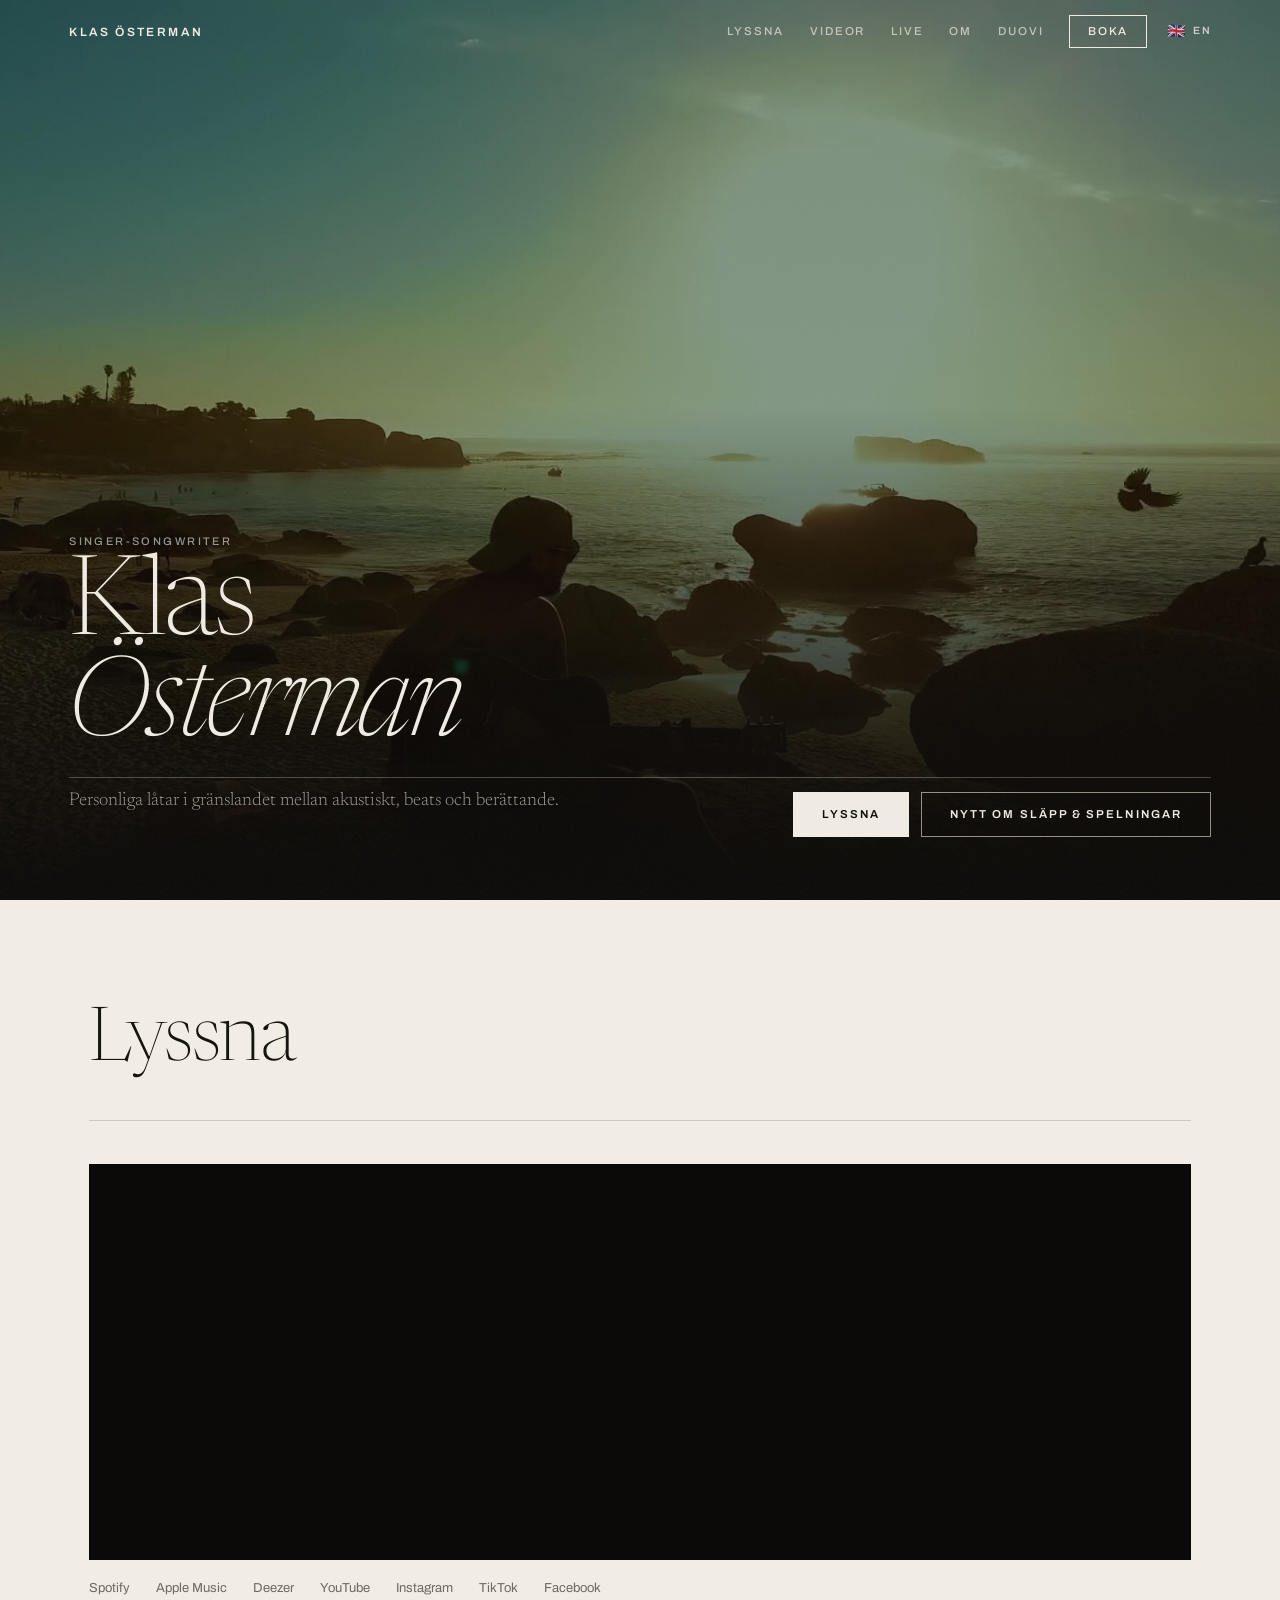
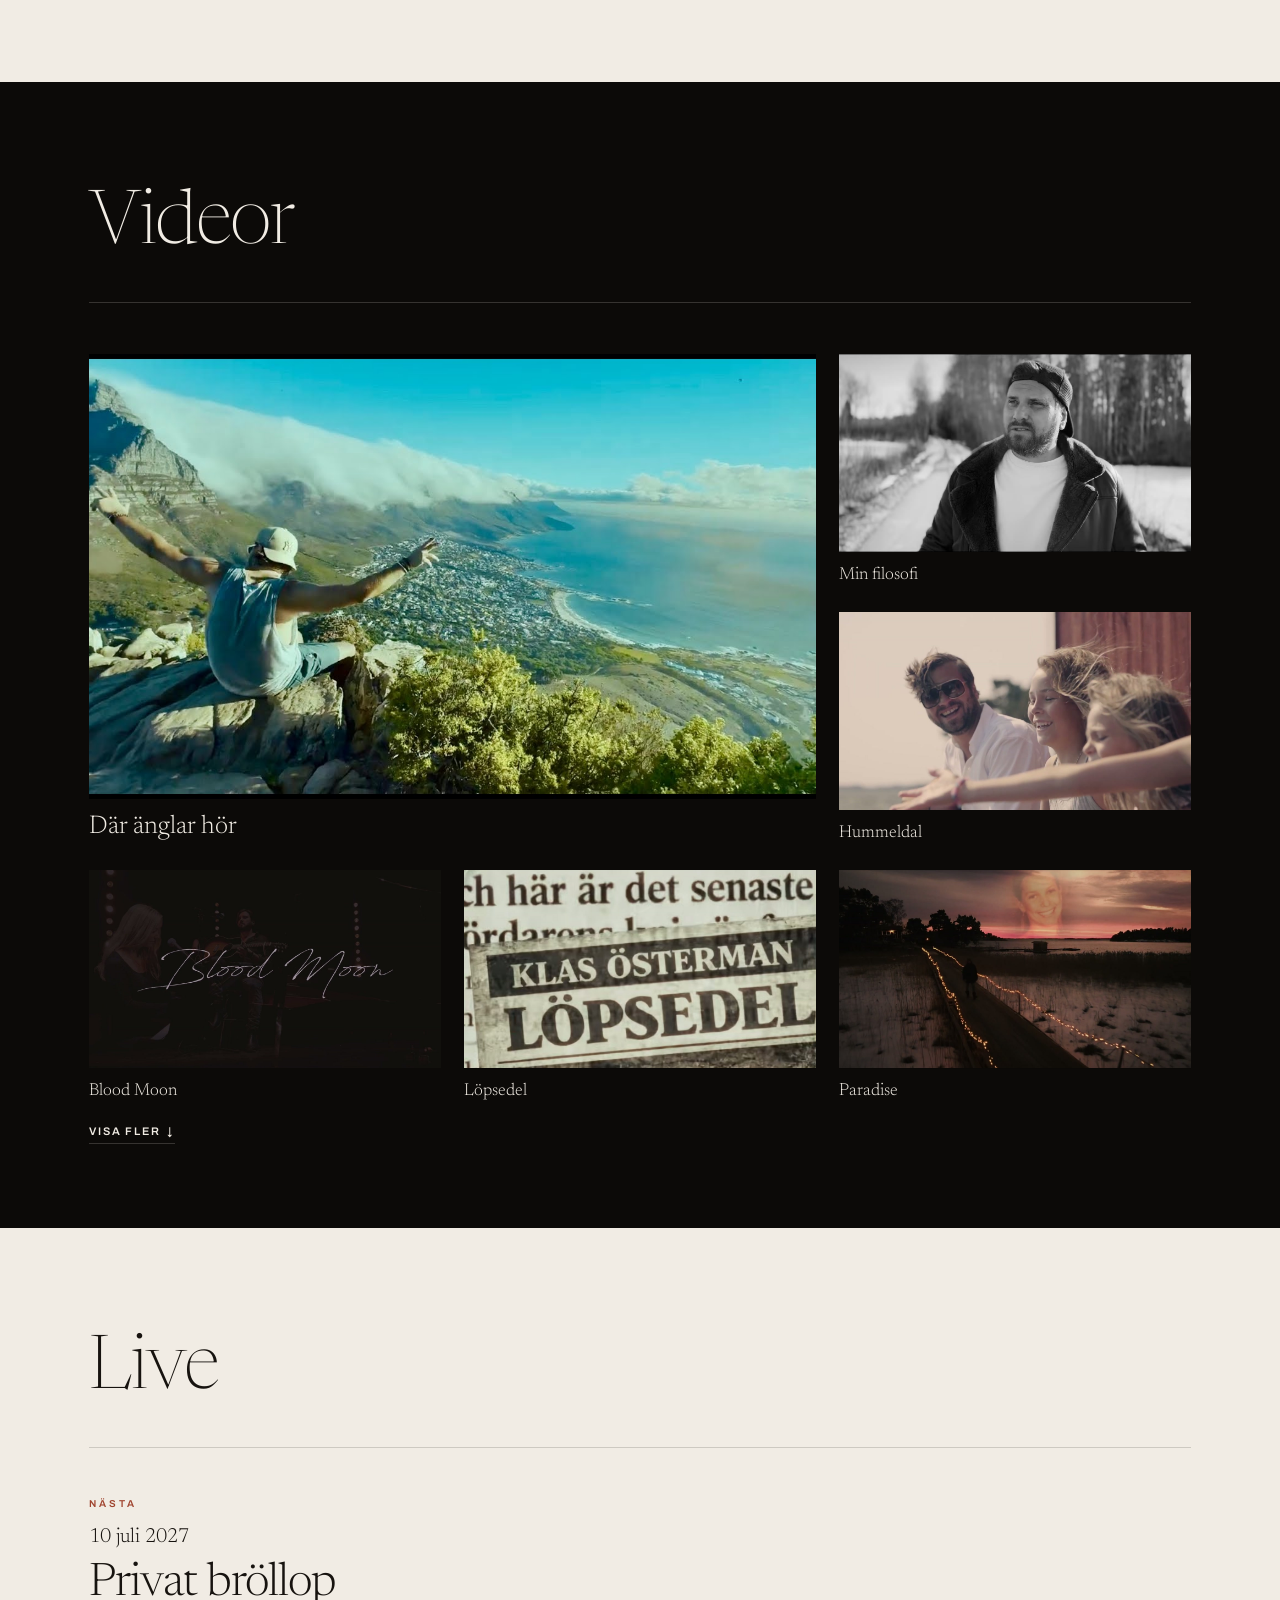
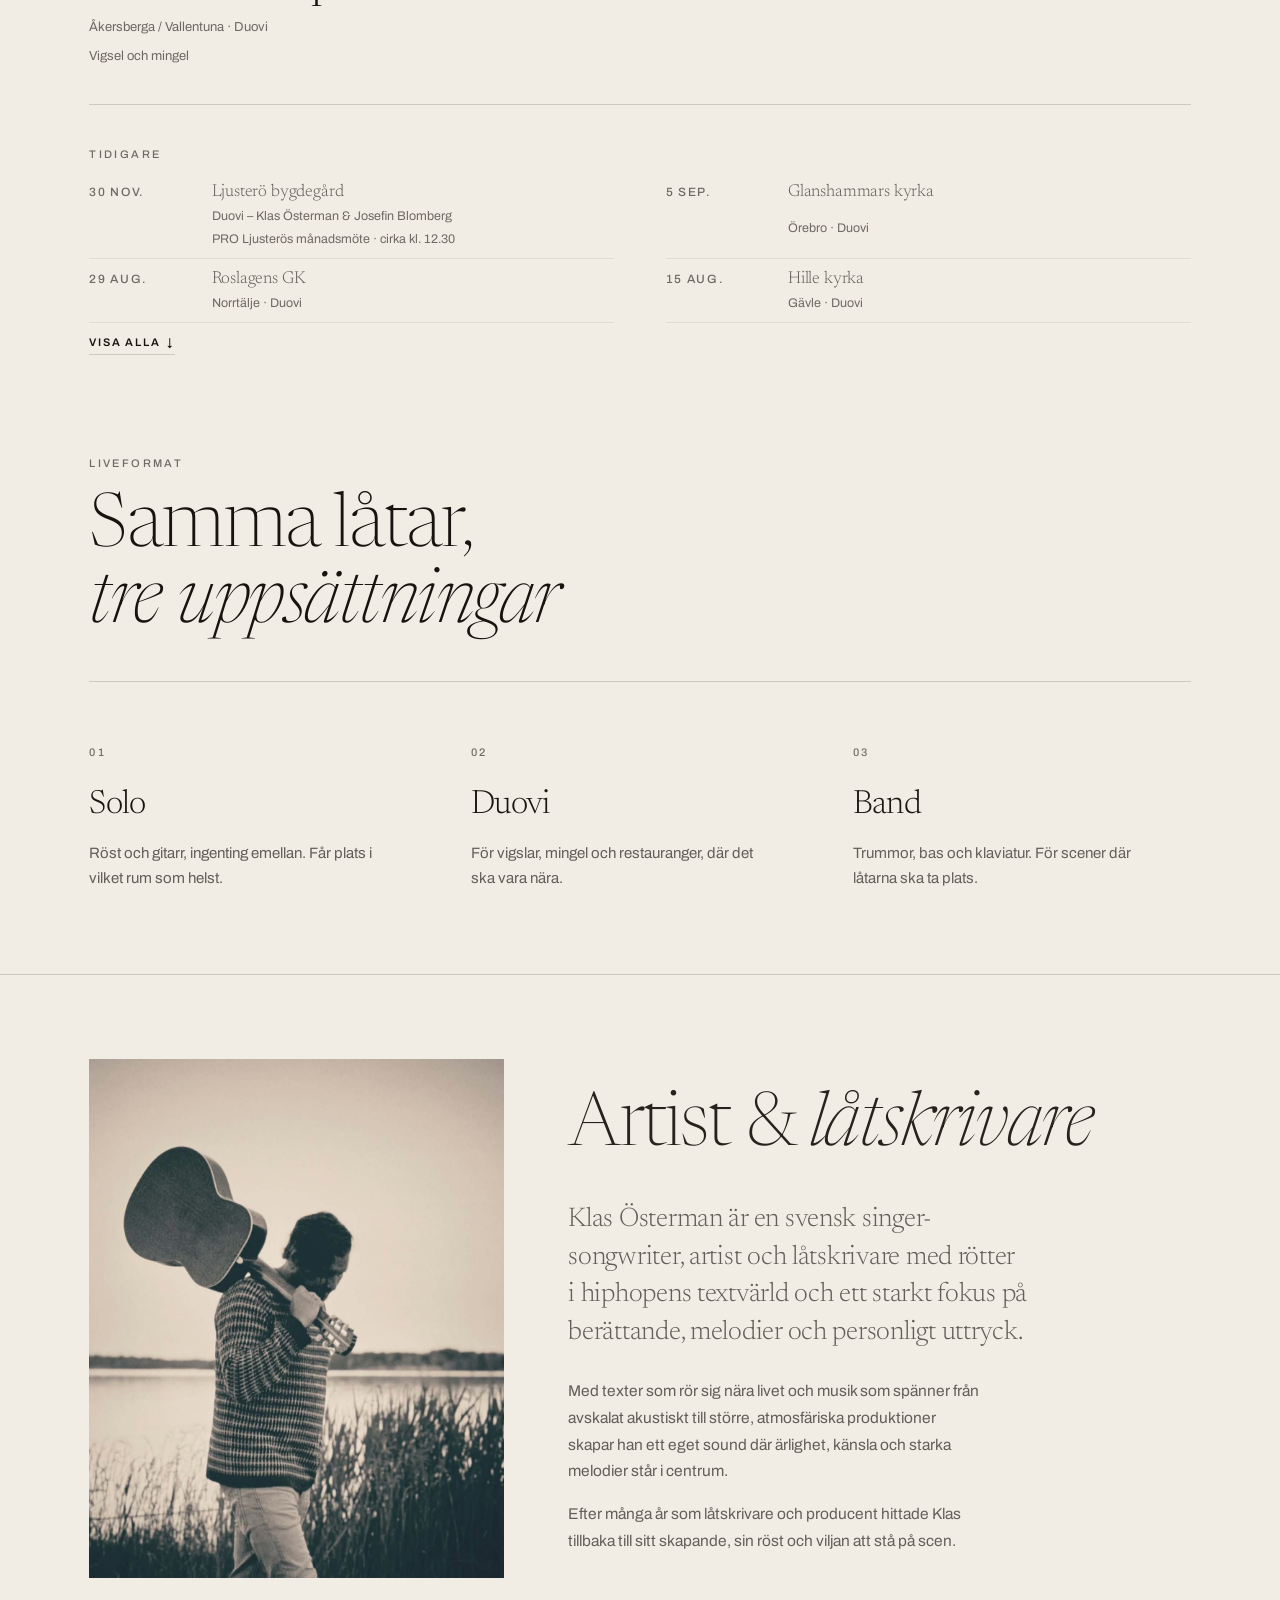
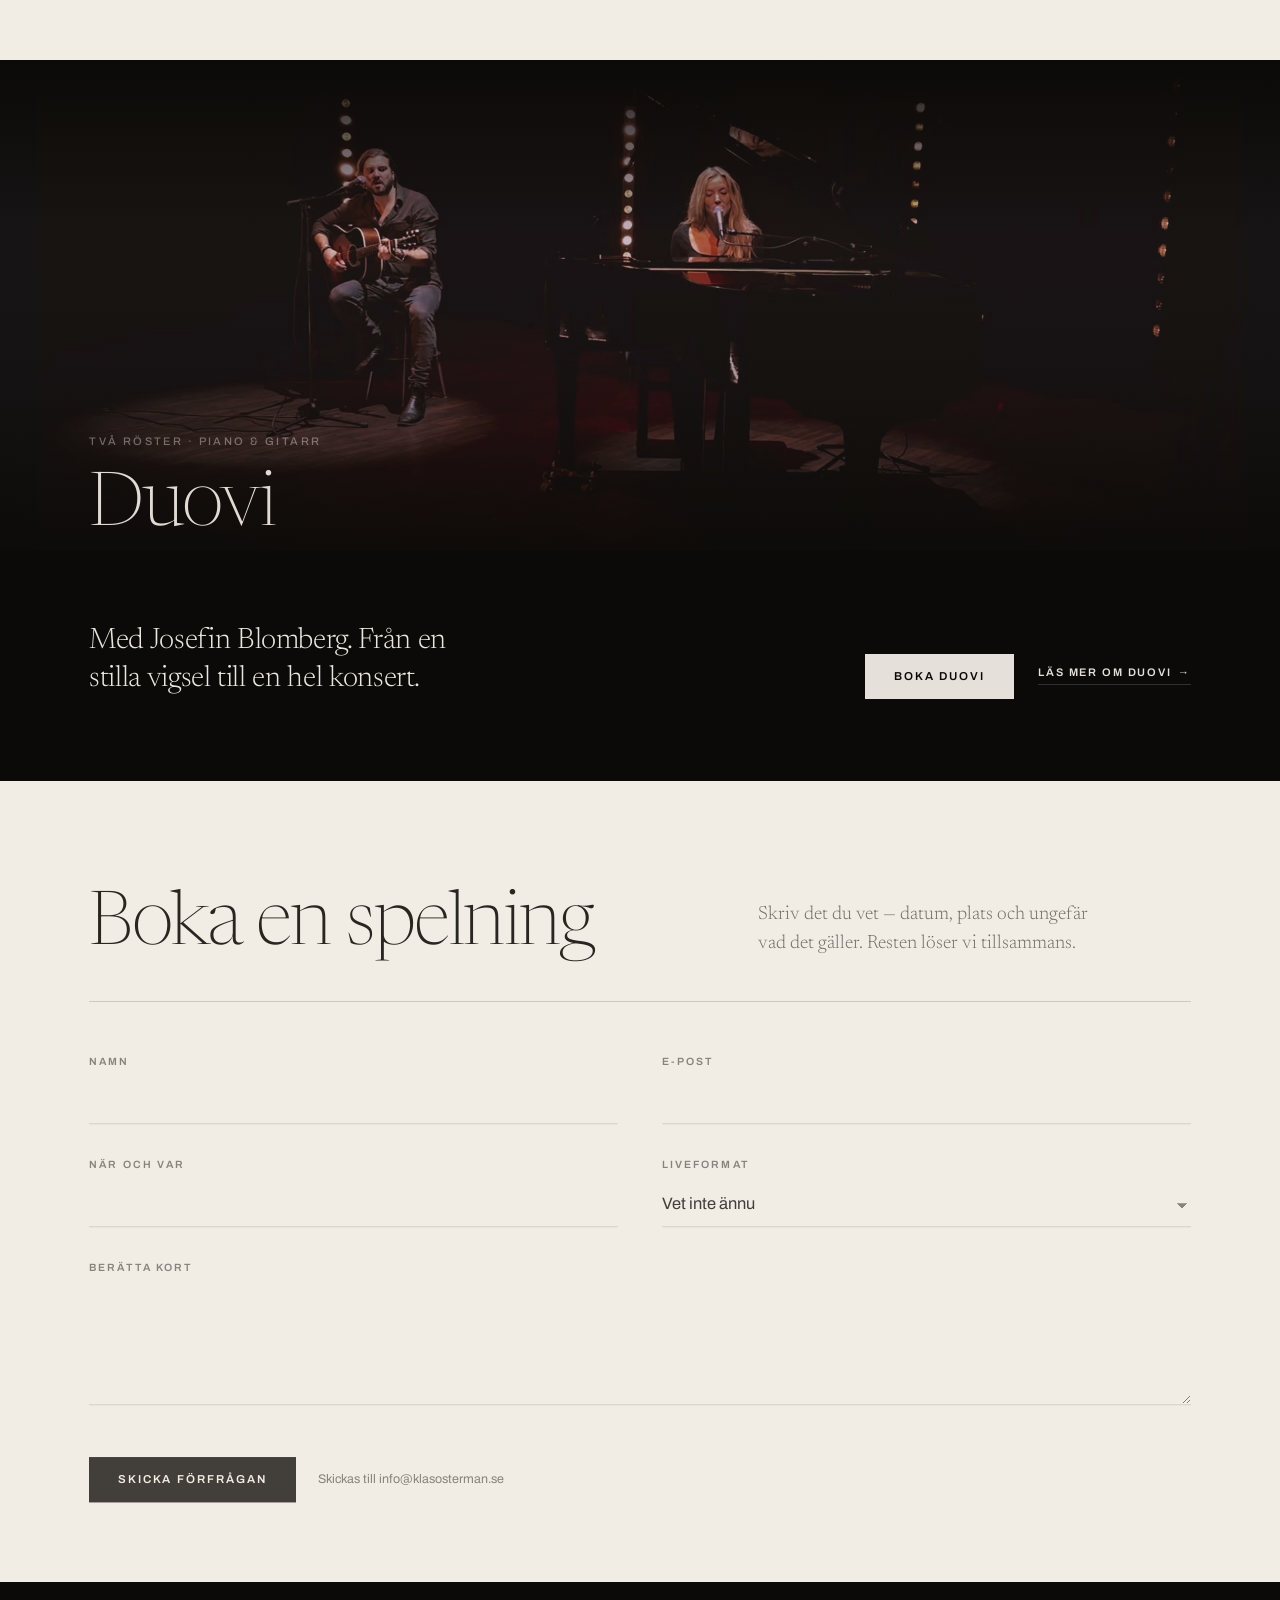
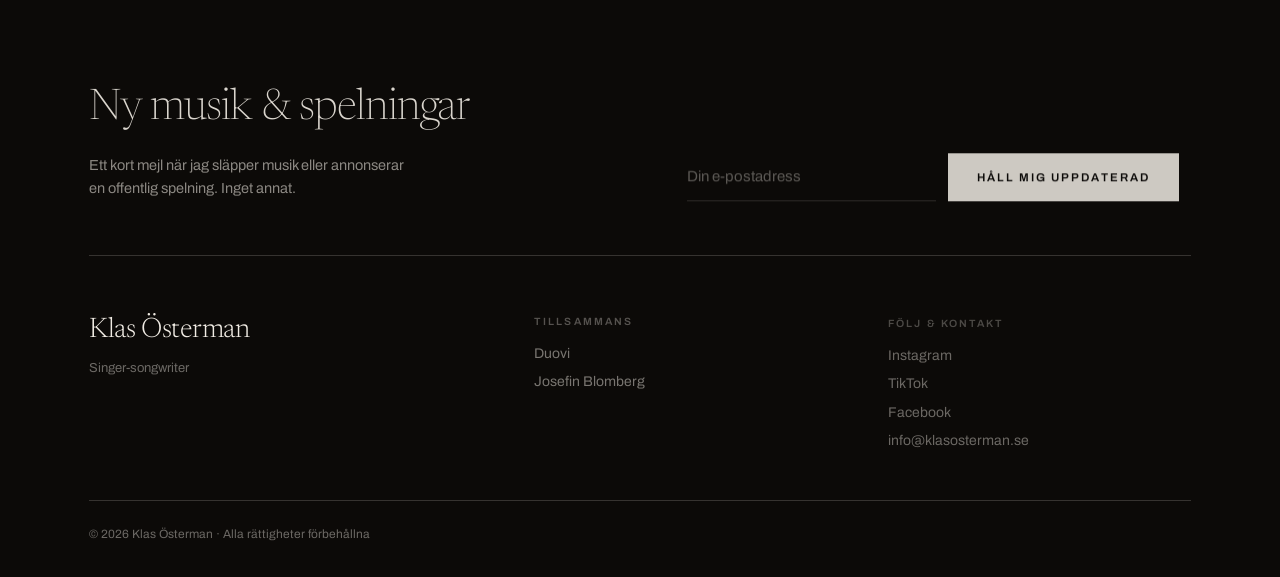
==== index.html @ 889cb7d8 "Start silent hero independently before other page scripts" ====
<!doctype html>
<!-- byggd ur mockups/kvall_m3.html · m3 · 2026-09-04T09:48:14.511Z -->
<!-- ============================================================================
     G — KVÄLLEN
     Namnet är kvällen den byggdes: 2026-09-02, på Joachims ord "Om du hade fria
     händer att göra om vad som helst på den här sidan ... hundra procent allt
     ... den ska vara den du är nöjd med som slutprodukt." Den första versionen
     var ett enda varmt mörker som följde hans bilder från solnedgång till
     skymning. Den idén finns inte längre i filen; samma kväll bad han om F:s
     växling mellan papper och film, och den vann. Kvar av namnet är bara namnet.

     VAD SIDAN ÄR NU, i en mening: F:s papper-och-film-rytm och F:s färger, i
     Fraunces, med Klas som huvudperson och med allt som bara förklarade sidan
     bortskuret.

     BESLUTEN, alla Joachims 2026-09-02, i den ordning de togs:
       · Sidan handlar främst om Klas som artist. Ordningen är Lyssna · Videor ·
         Live · Om · Duovi · Boka. Duovi är ett kort kapitel — bild, en mening,
         Boka och Läs mer — som pekar på egen sida (mockups/duovi.html). Josefin
         får en egen sida som länkar dit på samma sätt. Fallen, citaten, de sex
         videorna och Duovis spelningar bor DÄR, en gång.
       · Papper & film som F, F:s färger ordagrant (se :root). Hero film ·
         Lyssna papper · Videor film · Live papper · Om papper · Duovi film ·
         Boka papper · fot film. En .pap-klass vänder tokens; komponenterna har
         inga egna pappersregler.
       · Bruset bortskuret: formaten sägs bara i Liveformat, inga etiketter som
         dubblerar rubriken, inga ingresser om mekaniken, bion tre meningar.
       · Listornas första kant borta (rubriklinjen räcker), Tidigare svagare;
         text-wrap:balance på rubriker; "Se" blev "Videor".
       · Lyssna: Spotify-plattan är sektionen, kanalerna en tyst rad under.
       · Livesessionen ur Duovi (dubblett av Blood Moon i Videor, svart på svart).
       · Foten: nyhetsbrevet borta tills det finns en lista, Lyssna-kolumnen
         borta (dubblett), "Integritetspolicy" borta tills sidan finns.
       · Bokningen fem fält: Namn · E-post · När och var · Liveformat · Berätta.

     MITT, som skiljer G från A–F: Newsreader + Archivo (lokala; Fraunces var G:s
     eget snitt till 2026-09-03, kvar bakom ?ty=fr — se 15 i stilen),
     namnet i gemener på en rad, videorna i ett stilla rutnät med ett stort kort
     i stället för remsa och scroll-lås, tidigare spelningar synliga i två spalter.

     MATERIALET ÄR OFÖRÄNDRAT: samma tillgångar, länkar, citat, handskrivna
     spelningslista och data-publik-mekanik. Ingen ny bild, inget påhittat.
     Texterna är mina, men varje sakpåstående står redan i bion eller listan.
     Öppet hos Klas: en liggande Löpsedel-bild, hur den slutna spelningen ska
     stå i listan, om han vill ha ett nyhetsbrev, och en mening i hans egen röst.

     DEV-KONTRAKTET längst ner är obligatoriskt: ?jump=<y> landar förscrollat
     och settlat, window.__ready sätts allra sist.
     Checken körs med   MALFIL=mockups/kvall.html node scripts/check.js
============================================================================ -->
<html lang="sv">
<head>
<meta charset="utf-8">
<meta name="viewport" content="width=device-width, initial-scale=1">
<title>Klas Österman — Singer-songwriter</title>
<meta name="description" content="Klas Österman — singer-songwriter. Låtar nära livet. Lyssna, se videor och boka en spelning: solo, Duovi eller band.">
<link rel="canonical" href="https://klasosterman.se/">
<link rel="alternate" hreflang="sv" href="https://klasosterman.se/">
<link rel="alternate" hreflang="en" href="https://klasosterman.se/en/">
<link rel="alternate" hreflang="x-default" href="https://klasosterman.se/">
<link rel="icon" href="data:image/svg+xml,%3Csvg xmlns='http://www.w3.org/2000/svg' viewBox='0 0 32 32'%3E%3Crect width='32' height='32' fill='%230e0b09'/%3E%3Ctext x='16' y='24' font-family='Georgia,serif' font-size='23' fill='%23efe7d9' text-anchor='middle'%3EK%3C/text%3E%3C/svg%3E">
<link rel="stylesheet" href="fonts/fonts.css">
<link rel="stylesheet" href="fonts/fonts-b.css">
<style>
/* ===========================================================================
   1. GRUNDEN
   =========================================================================== */
:root{
  /* PAPPER & FILM — F:s färger, F:s växling. Joachim 2026-09-02: "Kombinationen
     av vita och svarta sektioner är väldigt ren, och jag gillar färgerna. Kan vi
     rikta vår sida mer åt det?" Talen nedan är F:s (mockups/omslag.html) ordagrant:
     varmt papper, varmt bläck, filmsvärta, och Klas egen terrakotta i två lägen —
     --ackd mätt ur duovi-scen.jpg (på film), --ack samma kulörton mörkad tills
     den bär text på papper.

     Filmen är förvalet (body). En sektion med klassen .pap vänder tokens till
     papper — se regeln under .sek. Komponenterna använder bara tokens, så samma
     CSS ritar båda. Undantaget är Spotify-plattan, som är svart på båda. */
  --mork:#0c0a08;
  --natt:var(--mork);
  --natt2:#161210;
  --ljusf:#f1ece4;                  /* film-ljuset, vänds aldrig (plattan) */
  --ljus:var(--ljusf);
  --ljus2:rgba(241,236,228,.62);
  --ljus3:rgba(241,236,228,.42);
  --lin:rgba(241,236,228,.18);
  --lin2:rgba(241,236,228,.09);
  --ackd:#b4786c;
  --glod:var(--ackd);

  --pap:#f1ece4;
  --pap2:#e8e1d6;
  --ink:#17130f;
  --ink2:rgba(23,19,15,.66);
  --ink3:rgba(23,19,15,.6);   /* F har .44 — 2,84:1 på papper; .6 bär 10,5 px */
  --linp:rgba(23,19,15,.16);
  --linp2:rgba(23,19,15,.09);
  --linp3:rgba(23,19,15,.065);      /* Tidigare-listans radlinjer: tio på ett ställe, ett steg svagare */
  --ack:#a0442f;

  --disp:'Newsreader',Georgia,'Times New Roman',serif;   /* B:s snitt, förval sedan 2026-09-03 */
  --blk:'Archivo Black','Archivo',Impact,sans-serif;
  --ui:'Archivo','Helvetica Neue',Helvetica,Arial,sans-serif;

  --max:1240px;
  --gut:clamp(20px,5.4vw,72px);
  --kant:max(var(--gut),calc((100vw - var(--max)) / 2 + var(--gut)));
  --skarv:clamp(60px,6.5vw,104px);
  --hdr:64px;
}

*{box-sizing:border-box}
/* Nativa hash-hopp (reduced motion, duovi → kvall.html#boka) ska inte landa under den fasta headern. */
section[id]{scroll-margin-top:var(--hdr)}
html{-webkit-text-size-adjust:100%}
body{
  margin:0;background:var(--natt);color:var(--ljus);
  font:400 16px/1.7 var(--ui);
  -webkit-font-smoothing:antialiased;-moz-osx-font-smoothing:grayscale;
  overflow-x:hidden;
}
img,video{display:block;max-width:100%;height:auto}
a{color:inherit;text-decoration:none}
button{font:inherit;color:inherit;background:none;border:0;padding:0;cursor:pointer}
::selection{background:var(--glod);color:var(--natt)}
:focus-visible{outline:2px solid var(--glod);outline-offset:3px}

/* Korn: rasterad bricka, inget blend-mode — samma skäl som i F, jankgrinden. */
.korn{position:fixed;inset:0;z-index:90;pointer-events:none;opacity:.05;
  background-image:url("data:image/svg+xml,%3Csvg xmlns='http://www.w3.org/2000/svg' width='160' height='160'%3E%3Cfilter id='n'%3E%3CfeTurbulence type='fractalNoise' baseFrequency='.86' numOctaves='3' stitchTiles='stitch'/%3E%3C/filter%3E%3Crect width='160' height='160' filter='url(%23n)'/%3E%3C/svg%3E")}

.wrap{max-width:var(--max);margin:0 auto;padding:0 var(--gut)}
.sek{padding:var(--skarv) 0}
/* PAPPERSSEKTIONEN. Vänder tokens; ingen komponent behöver egna pappersregler. */
.pap{--natt:var(--pap);--natt2:var(--pap2);--ljus:var(--ink);--ljus2:var(--ink2);
  --ljus3:var(--ink3);--lin:var(--linp);--lin2:var(--linp2);--glod:var(--ack);
  background:var(--natt);color:var(--ljus)}
.pap ::selection{background:var(--ink);color:var(--pap)}
/* Två pappersark efter varandra (Live → Om, som F:s Bio → Boka) skiljs av en hårlinje. */
.pap + .pap{border-top:1px solid var(--linp)}

/* ===========================================================================
   2. TYPOGRAFISKA ROLLER
   Fraunces bär rubriker, namn, citat och ingresser. Archivo bär allt som ska
   göras: menyn, etiketter, brödtext, knappar. Kursiven är Fraunces enda
   betoning och används en gång per rubrik, aldrig i löptext.
   =========================================================================== */
.et{display:block;font:500 11px/1 var(--ui);letter-spacing:.22em;text-transform:uppercase;
  color:var(--ljus3)}
.rub{margin:.3em 0 0;font:200 clamp(40px,5.8vw,78px)/1.02 var(--disp);letter-spacing:-.02em;
  text-wrap:balance}   /* "Samma låtar, / tre uppsättningar" — inte "tre / uppsättningar" */
.rub em{font-style:italic;font-weight:200}
.ing{margin:0;font:300 clamp(18px,1.5vw,21px)/1.5 var(--disp);color:var(--ljus2);max-width:44ch;
  text-wrap:balance}
.shd{display:grid;grid-template-columns:1fr minmax(240px,.7fr);gap:18px clamp(24px,4vw,64px);
  align-items:end;padding-bottom:clamp(24px,3vw,40px);border-bottom:1px solid var(--lin)}
.shd .ing{padding-bottom:.35em}

/* ===========================================================================
   3. HEADER
   =========================================================================== */
#hdr{position:fixed;top:0;left:0;right:0;z-index:70;height:var(--hdr);
  display:flex;align-items:center;gap:20px;padding:0 var(--gut);   /* kanten, inte spalten — Klas 2026-09-04: texten ner till vänster som i A */
  border-bottom:1px solid transparent;
  transition:background .5s ease,border-color .5s ease}
/* F:s regel: papper över allt efter heron — även över filmbanden. */
#hdr.fast{background:var(--pap);color:var(--ink);border-bottom-color:var(--linp)}
#hdr .m{font:600 12px/1 var(--ui);letter-spacing:.2em;text-transform:uppercase;
  margin-right:auto;white-space:nowrap;
  opacity:0;pointer-events:none;transition:opacity .45s ease}
#hdr.fast .m{opacity:1;pointer-events:auto}
#hdr nav{display:flex;align-items:center;gap:clamp(14px,2vw,32px)}
#hdr nav a{position:relative;font:500 11.5px/1 var(--ui);letter-spacing:.17em;
  text-transform:uppercase;opacity:.7;transition:opacity .25s}
#hdr nav a:hover,#hdr nav a.pa{opacity:1}
#hdr nav a.pa::after{content:"";position:absolute;left:0;right:0;bottom:-8px;height:1px;background:var(--ackd)}
#hdr.fast nav a.pa::after{background:var(--ack)}
#hdr .bok{border:1px solid currentColor;padding:10px 18px;opacity:1;
  transition:background .35s,color .35s,border-color .35s}
#hdr .bok::after{display:none}
#hdr .bok:hover{background:var(--ljusf);color:var(--mork)}
#hdr.fast .bok:hover{background:var(--ink);color:var(--pap)}
.sprak{display:inline-flex;align-items:center;gap:7px;flex:none;font:600 10.5px/1 var(--ui);
  letter-spacing:.13em;text-transform:uppercase;opacity:.78;transition:opacity .25s}
.sprak:hover{opacity:1}
.sprak .flagga{font-size:15px;line-height:1;letter-spacing:0}
@media(max-width:500px){#hdr{gap:12px}.sprak,#hdr .meny{font-size:0;gap:0}}
@media(max-width:820px){#hdr nav a:not(.bok){display:none}}
/* Hamburgermenyn — bara under 820 px (Klas 2026-09-04: "På mobilen: hur gör vi med meny? Kanske en
   hamburgermeny?"). Knappen Meny står bredvid Boka; lagret är sidans mörka ton med samma länkar i
   Newsreader, klonade ur headern så listan har EN källa. Stänger på länk, kryss och Esc. */
#hdr .meny{display:none;align-items:center;gap:10px;height:44px;padding:0 4px;
  font:500 11.5px/1 var(--ui);letter-spacing:.17em;text-transform:uppercase;
  background:none;border:0;color:inherit;cursor:pointer;-webkit-tap-highlight-color:transparent}
#hdr .meny i{display:block;width:18px;height:9px;border-top:1.5px solid currentColor;border-bottom:1.5px solid currentColor}
@media(max-width:820px){#hdr .meny{display:inline-flex}}
.lager{position:fixed;inset:0;z-index:90;display:none;flex-direction:column;background:var(--natt);color:var(--ljus);
  padding:0 var(--gut) 40px;overflow:auto}
.lager.pa{display:flex}
html.meny-oppen{overflow:hidden}
.lager .ltopp{display:flex;align-items:center;justify-content:space-between;height:var(--hdr);flex:none}
.lager .lm{font:600 12px/1 var(--ui);letter-spacing:.2em;text-transform:uppercase;color:inherit;white-space:nowrap}
.lager .lstang{display:inline-flex;align-items:center;gap:9px;height:44px;padding:0 4px;
  font:500 11.5px/1 var(--ui);letter-spacing:.17em;text-transform:uppercase;
  background:none;border:0;color:inherit;cursor:pointer;-webkit-tap-highlight-color:transparent}
.lager .lstang svg{width:14px;height:14px;display:block}
.lager nav{display:flex;flex-direction:column;align-items:flex-start;gap:4px;margin-top:clamp(28px,8vh,64px)}
.lager nav a{font:300 clamp(34px,9vw,48px)/1.15 var(--disp);letter-spacing:-.02em;color:inherit;padding:6px 0}
.lager nav a.bok{margin-top:clamp(24px,6vh,44px);font:500 12px/1 var(--ui);letter-spacing:.2em;text-transform:uppercase;
  border:1px solid rgba(239,231,217,.6);padding:14px 22px}

/* ===========================================================================
   4. KNAPPAR OCH LÄNKAR
   =========================================================================== */
.knapp{display:inline-flex;align-items:center;gap:.7em;font:600 11.5px/1 var(--ui);
  letter-spacing:.18em;text-transform:uppercase;padding:16px 28px;
  border:1px solid var(--ljus);color:var(--ljus);
  transition:background .3s,color .3s,border-color .3s}
.knapp.fyll{background:var(--ljus);color:var(--natt)}
.knapp.fyll:hover{background:transparent;color:var(--ljus)}
.knapp:not(.fyll):hover{background:var(--ljus);color:var(--natt)}
.tlink{display:inline-flex;align-items:center;gap:.55em;font:600 11px/1 var(--ui);
  letter-spacing:.17em;text-transform:uppercase;padding-bottom:6px;
  border-bottom:1px solid var(--lin);transition:color .3s,border-color .3s}
.tlink:hover{color:var(--glod);border-bottom-color:var(--glod)}
.pil{display:inline-block;transition:transform .35s cubic-bezier(.2,.7,.3,1)}
a:hover .pil,button:hover .pil{transform:translateX(5px)}

/* ===========================================================================
   5. HERO — solnedgången
   Namnet på en rad i gemener, payoffen i kursiv under. Två handlingar och
   inget mer: lyssna eller boka. NÄSTA-notisen till höger finns i markupen men
   tar bort sig själv när ingen rad i spelningslistan är data-publik="ja" —
   samma mekanik som A och F, se skriptet.
   =========================================================================== */
.hero{position:relative;height:100vh;height:100svh;min-height:620px;display:flex;align-items:flex-end;
  overflow:hidden;background:var(--natt)}
.hero .bg{position:absolute;inset:-5%}
.hero .bg video,.hero .bg img{width:100%;height:100%;object-fit:cover}
/* Ken Burns bara på stillbild. Mätt 2026-09-04 med hero-montage-2 (yuv420p): zoomen på VIDEON gav en
   bildruta om 50–63 ms per svep i heron (max 17,9 utan; omslaget med will-change hjälpte inte; den gamla
   yuv444-filen klarade sig för att Chrome avkodar den i mjukvara utanför videolagret). Duovi har img. */
.hero .bg img{animation:kb 44s ease-in-out infinite alternate}
@keyframes kb{from{transform:scale(1)}to{transform:scale(1.07)}}
.hero::after{content:"";position:absolute;inset:0;z-index:2;pointer-events:none;
  background:linear-gradient(rgba(12,10,8,.34),rgba(12,10,8,.3) 45%,rgba(12,10,8,.82) 82%,var(--natt) 99%)}
.hero .in{position:relative;z-index:3;width:100%;padding:0 var(--gut) clamp(44px,7vh,84px);   /* A:s luft (helhet4:s bottom ordagrant), förval 2026-09-04 */
  display:grid;grid-template-columns:minmax(0,1fr) auto;gap:24px clamp(24px,4vw,64px);align-items:end}
.hero .et{color:var(--ljus2);text-shadow:0 1px 3px rgba(0,0,0,.6)}
/* Två rader, efternamnet kursivt — B:s .hnamn/.hnamn em ordagrant (vikt, spärr, radavstånd,
   kursivens -.02em). Klas via Joachim 2026-09-03: "gillar att Klas Österman visade på två
   rader, kursivt på en rad, precis som i B-versionen." Graden är G:s. Duovi har inget em. */
.hero h1 em{display:block;font-style:italic;font-weight:200;margin-left:-.02em}
/* 10 px-golvet: på mobil (52 px) blev .1em 5 px, kickern nuddade nästan K:et. */
.hero h1{margin:max(.1em,10px) 0 0;font:200 clamp(52px,8.6vw,126px)/.92 var(--disp);letter-spacing:-.032em;
  text-shadow:0 2px 30px rgba(0,0,0,.4)}
.hero .front{margin:.45em 0 0;font:300 clamp(19px,1.9vw,27px)/1.35 var(--disp);font-style:italic;
  color:var(--ljus2);max-width:30ch;text-wrap:balance;text-shadow:0 1px 3px rgba(0,0,0,.6)}
.hero .cta{display:flex;gap:12px;flex-wrap:wrap;margin-top:clamp(28px,3.2vw,44px)}
.hero .knapp{background:rgba(12,10,8,.24);border-color:rgba(239,231,217,.6)}
.hero .knapp:hover{background:var(--ljus);color:var(--natt);border-color:var(--ljus)}
.hero .knapp.fyll{background:var(--ljus);color:var(--natt);border-color:var(--ljus)}
.hero .knapp.fyll:hover{background:transparent;color:var(--ljus)}
.hero .notis{text-align:right;padding-bottom:6px;text-shadow:0 1px 3px rgba(0,0,0,.7)}
.hero .notis .n1{display:block;margin-bottom:8px;font:500 10px/1 var(--ui);letter-spacing:.32em;
  text-transform:uppercase;color:var(--glod)}
.hero .notis .n2{display:block;font:300 clamp(17px,1.5vw,21px)/1.3 var(--disp)}
.hero .notis .n3{display:block;margin-top:4px;font:400 12.5px/1.4 var(--ui);color:var(--ljus3)}
/* A:s hero-layout, Joachim 2026-09-03: "samma layout som A-versionen, med lyssna-knappen
   till höger, och återställ det övriga innehållet." Tre band som i helhet4: namn + notis,
   en linje, payoff till vänster och knappen till höger. Måtten är A:s (.hr, .topp, .under);
   payoffen i A:s grad och i Archivo, som A:s Switzer — liten text på rörlig video ska inte
   vara tunn serif. Bara Klas sida bär .linje; Duovi-sidans hero är oförändrad. */
.hero.linje .in{display:block}
.hero .topp{display:flex;justify-content:space-between;align-items:flex-end;gap:28px}
.hero .hr{border:0;border-top:1px solid rgba(239,231,217,.28);margin:16px 0 9px;transform-origin:left}
.hero .under{display:flex;justify-content:space-between;align-items:flex-start;gap:28px;flex-wrap:wrap}
/* Payoffen i B:s sättning (.hmeta .front ordagrant: Newsreader 300, 16–20 px, ljus2) sedan
   2026-09-03 — sessionens rekommendation, Joachim: "Ja, jag vill gärna se det." Archivo,
   som den var, ligger kvar bakom ?payoff=ui; ?payoff=prov ger väljaren. Vid 14 px blev
   tunn text otydlig på video i A:s historia; vid B:s grad håller den. */
.hero .under .front{margin:0;font:300 clamp(16px,1.45vw,20px)/1.5 var(--disp);font-style:normal;
  letter-spacing:0;color:var(--ljus2);max-width:56ch;text-wrap:pretty}
html[data-payoff="ui"] .hero .under .front{font:400 clamp(13px,1.25vw,14.5px)/1.45 var(--ui);
  letter-spacing:.01em;max-width:60ch}
.typrov.payprov{bottom:64px}
/* Heroväljaren 2026-09-04. Klas: texten "ner till vänster som i A". Mätt: foten står redan
   inom 13 px från A:s (76 mot 63 vid 900 px höjd), det som skiljer är blockets HÖJD — A:s namn
   är en tät platta, G:s Newsreader-namn är högt, så blocket börjar ovanför bildens mitt.
   Förvalet sedan 2026-09-04 (Joachim: "Tredje knappen som förval"): A:s luft under blocket
   (44–84 px efter skärmhöjd, helhet4:s regel ordagrant) + tätare block: namnet .1em under
   kickern, linjen 16 px under namnet. Mätt vid 1440: kicker→K-ets överkant ~14 px, luft kvar.
   ?hero=luft: A:s luft med de gamla avstånden (.22em, 26 px). ?hero=fore: som före 09-04
   (luften följde bredden, 76 px). ?hero=prov väljaren (&h= förväljer). Bara Klas sida. */
html[data-hero="luft"] .hero h1,html[data-hero="fore"] .hero h1{margin-top:.22em}
html[data-hero="luft"] .hero .hr,html[data-hero="fore"] .hero .hr{margin-top:26px}
html[data-hero="fore"] .hero .in{padding-bottom:clamp(40px,5.5vw,76px)}
.typrov.heroprov{top:calc(var(--hdr) + 16px);bottom:auto}
.hero .under .cta{margin-top:5px;margin-left:auto;justify-content:flex-end}
@media(max-width:820px){
  .hero .in{grid-template-columns:1fr}
  .hero .notis{text-align:left}
  .hero .topp{flex-direction:column;align-items:flex-start;gap:18px}
}

/* ===========================================================================
   6. LYSSNA — spelaren i en lyft platta, kanalerna som en rad
   =========================================================================== */
/* Plattan ÄR sektionen. Joachim 2026-09-02: vänsterspalten med fyra
   företagsnamn i rubrikstorlek var sidans svagaste yta — utgångar satta som
   innehåll. Nu: rubrik, plattan i full bredd, kanalerna som en tyst rad under.
   Spotify-inbäddningen är hans beslut; det enda som ändrats är vad som står
   runt den. */
.splat{background:var(--mork);color:var(--ljusf);padding:clamp(16px,1.8vw,22px);
  margin-top:clamp(28px,3.4vw,48px)}
.spwrap{height:352px}
.spwrap iframe{width:100%;height:100%;border:0;display:block}
.tyst{display:flex;flex-wrap:wrap;gap:8px 26px;margin-top:22px}
.tyst a{font:400 13px/1 var(--ui);color:var(--ljus3);padding-bottom:3px;
  border-bottom:1px solid transparent;transition:color .25s,border-color .25s}
.tyst a:hover{color:var(--glod);border-bottom-color:var(--glod)}

/* ===========================================================================
   7. SE — rutnät med ett stort kort och en hopfälld extravideo.
   =========================================================================== */
.se .rut{display:grid;grid-template-columns:repeat(3,1fr);gap:clamp(16px,2vw,30px) clamp(14px,1.8vw,26px);
  margin-top:clamp(32px,4vw,56px)}
.se .rut .extra{display:none}
.se .rut.oppen .extra{display:block}
.se .videomer{margin-top:24px}
.se .kort:first-child{grid-column:span 2;grid-row:span 2}
@media(max-width:760px){
  .se .rut{grid-template-columns:1fr 1fr}
  .se .kort:first-child{grid-column:span 2;grid-row:auto}
}
@media(max-width:480px){.se .rut{grid-template-columns:1fr}.se .kort:first-child{grid-column:auto}}
.kort{position:relative;display:block;text-align:left}
.kort .ram{display:block;position:relative;overflow:hidden;background:#181410;aspect-ratio:16/9}
/* Det stora kortet är en flexkolumn: ramen tar höjden som blir över när titeln
   fått sin. aspect-ratio släpps — med height:100% räknade den fram en BREDD
   (914 px i ett 720 px kort) och stack ut under grannarna. Mätt i skärmdump. */
.se .kort:first-child{display:flex;flex-direction:column}
.se .kort:first-child .ram{flex:1 1 auto;min-height:0;aspect-ratio:auto}
.se .kort:first-child .kt{flex:none}
.kort img{width:100%;height:100%;object-fit:cover;transition:transform .9s cubic-bezier(.2,.7,.3,1)}
.kort:hover img{transform:scale(1.035)}
.kort .ram::after{content:"";position:absolute;inset:0;
  background:linear-gradient(180deg,transparent 55%,rgba(12,10,8,.7));opacity:0;transition:opacity .4s}
.kort:hover .ram::after{opacity:1}
.kort .sp{position:absolute;left:0;bottom:0;z-index:2;padding:16px 18px;
  font:600 10.5px/1 var(--ui);letter-spacing:.22em;text-transform:uppercase;color:var(--ljus);
  opacity:0;transform:translateY(6px);transition:opacity .35s,transform .35s}
.kort:hover .sp{opacity:1;transform:none}
/* Utan hover (telefon, surfplatta) finns ingen ruta att vara över — då står Spela och mörkningen alltid. */
@media(hover:none){.kort .sp{opacity:1;transform:none}.kort .ram::after{opacity:1}}
.kort .kt{display:block;margin-top:12px;font:300 clamp(16px,1.35vw,20px)/1.3 var(--disp);
  transition:color .3s}
.se .kort:first-child .kt{font-size:clamp(20px,2vw,28px)}
.kort:hover .kt{color:var(--glod)}

/* ===========================================================================
   8. LIVE — nästa, tidigare, tre uppsättningar
   =========================================================================== */
.live .tva{margin-top:clamp(32px,4vw,56px)}
.gig{display:grid;grid-template-columns:clamp(84px,8vw,110px) minmax(0,1fr);gap:4px 20px;
  align-items:baseline;padding:14px 0;border-top:1px solid var(--lin2)}
.gig .d{font:500 12px/1.5 var(--ui);letter-spacing:.14em;text-transform:uppercase;color:var(--ljus3);white-space:nowrap}
.gig .v{font:300 clamp(18px,1.6vw,22px)/1.25 var(--disp);letter-spacing:-.01em}
.gig .m{grid-column:2;font:400 12.5px/1.45 var(--ui);color:var(--ljus3)}
.gig.next{grid-template-columns:1fr;gap:10px;padding:0 0 clamp(24px,3vw,40px);border-top:0;
  border-bottom:1px solid var(--lin)}
.gig.next .chip{display:inline-block;margin-bottom:6px;font:600 10px/1 var(--ui);letter-spacing:.3em;
  text-transform:uppercase;color:var(--glod)}
/* Datumet i bläck, inte grått: det enda i raden besökaren behöver ska inte vara
   det svagaste. Joachim 2026-09-02 ("Gör det första steget"), i stället för B:s
   fyllda bricka och färgade datum. */
.gig.next .d{font:300 clamp(18px,1.6vw,22px)/1.2 var(--disp);letter-spacing:0;text-transform:none;color:var(--ljus)}
.gig.next .v{font-size:clamp(30px,3.6vw,50px);line-height:1.05;letter-spacing:-.022em}
.gig.next .m{grid-column:1;font-size:13px}
.tidigare{margin-top:clamp(28px,3.4vw,48px)}
.tidigare .et{margin-bottom:12px}
.tidigare .lista{display:grid;grid-template-columns:1fr 1fr;column-gap:clamp(28px,4vw,64px)}
@media(max-width:700px){.tidigare .lista{grid-template-columns:1fr}}
/* Tidigare: linjen under raden, inte över — första raden får ingen egen kant mot
   rubriken. Och ett steg svagare: tio rader i två spalter är tjugo linjer. */
.tidigare .gig{padding:10px 0;border-top:0;border-bottom:1px solid var(--linp3)}
.tidigare .gig .v{font-size:clamp(16px,1.35vw,19px);color:var(--ljus2)}
/* Tidigare: fyra + "Visa alla" är förvalet sedan 2026-09-03 kväll (Joachim: "Kör fyra +
   visa alla som förval"). ?tidigare=alla|stangd de andra, ?tidigare=prov väljaren (&tid=).
   Joachim 2026-09-03: "tidigare spelningar inte ska vara utvecklat från början". Klas
   sa samma dag att "Var vi spelat" blir fel med Nästa under. Fyra, inte tre: listan är två
   spalter, tre lämnar ett hål. Knappen är .tlink som "Läs mer om Duovi" och försvinner
   och växlar: fäller ut och fäller ihop igen (Joachim: "man måste kunna trycka
   tillbaka den in också"). */
.tidmer{display:none;background:none;color:inherit;cursor:pointer;margin-top:14px}
html[data-tidigare="fyra"] .tidigare:not(.oppen) .lista .gig:nth-child(n+5){display:none}
html[data-tidigare="stangd"] .tidigare:not(.oppen) .lista,
html[data-tidigare="stangd"] .tidigare:not(.oppen) .et{display:none}
html[data-tidigare="stangd"] .tidigare:not(.oppen) .tidmer{margin-top:0}
html[data-tidigare] .tidigare .tidmer{display:inline-flex}
.tidigare.oppen .tidmer .pil.ned{transform:rotate(180deg)}
.tidigare.oppen .tidmer:hover .pil.ned{transform:rotate(180deg) translateY(4px)}
.tidmer:hover .pil.ned{transform:translateY(4px)}
.typrov.tidprov{bottom:112px}
.tomspel{display:none;padding:clamp(24px,3vw,40px);border:1px solid var(--lin)}
.tomspel p{margin:0 0 20px;font:300 clamp(19px,1.9vw,25px)/1.4 var(--disp);max-width:34ch}
.live.tom .gig.next{display:none}
.live.tom .tomspel{display:block}

.fmt{margin-top:clamp(64px,8vw,120px)}
.fmt .rad{display:grid;grid-template-columns:repeat(3,1fr);gap:clamp(24px,3.4vw,56px);
  margin-top:clamp(28px,3.4vw,48px)}
@media(max-width:760px){.fmt .rad{grid-template-columns:1fr}}
.frad{padding-top:22px}   /* kolumnernas övre kant borta — rubriklinjen räcker */
.frad .no{display:block;font:500 11px/1 var(--ui);letter-spacing:.22em;color:var(--ljus3)}
.frad h4{margin:.9em 0 .5em;font:300 clamp(26px,2.6vw,36px)/1.08 var(--disp);letter-spacing:-.018em}
.frad p{margin:0;font:400 15px/1.66 var(--ui);color:var(--ljus2);max-width:34ch;text-wrap:pretty}

/* ===========================================================================
   9. DUOVI — scenen. Öppen. Bara de extra videorna är hopfällda.
   =========================================================================== */
.duovi{background:var(--mork);color:var(--ljusf)}
.duohero{position:relative;min-height:clamp(420px,58vh,620px);display:flex;align-items:flex-end;overflow:hidden}
.duohero .bg{position:absolute;inset:0}
.duohero .bg img{width:100%;height:100%;object-fit:cover;object-position:50% 40%}
.duohero .skym{position:absolute;inset:0;
  background:linear-gradient(180deg,var(--natt) 0%,rgba(12,10,8,.15) 34%,rgba(12,10,8,.3) 60%,var(--natt) 100%)}
.duohin{position:relative;width:100%;padding:clamp(80px,12vw,160px) var(--kant) clamp(28px,3vw,44px)}
/* Rubriken i samma skala som Lyssna/Se/Live — inte större än namnet i heron.
   Joachim 2026-09-02: sidan är Klas, Duovi är ett kapitel. */
.duohin h2{margin:.3em 0 0;font:200 clamp(40px,5.8vw,78px)/1.02 var(--disp);letter-spacing:-.02em}
.duoin{padding:clamp(28px,3vw,44px) var(--kant) clamp(60px,6.5vw,104px)}
.duoin .lead{display:grid;grid-template-columns:minmax(0,1.1fr) minmax(0,.9fr);gap:clamp(24px,4vw,64px);
  align-items:end}
@media(max-width:860px){.duoin .lead{grid-template-columns:1fr}}
.duoin .lead p{margin:0;font:300 clamp(22px,2.3vw,32px)/1.32 var(--disp);letter-spacing:-.012em;max-width:26ch;text-wrap:balance}
.duoin .lead .akt{display:flex;gap:12px 24px;align-items:center;flex-wrap:wrap;justify-content:flex-start}
@media(min-width:861px){.duoin .lead .akt{justify-content:flex-end}}

.duofilm{margin-top:clamp(40px,5vw,72px)}
/* Duken (duovi.html) är ett stort .kort sedan 2026-09-02 — reglerna ligger i
   den filens eget stilblock. Text i bilden, gradient och "Se hela videon" är borta. */

/* ===========================================================================
   10. OM — skymningen. En bild, tre stycken.
   =========================================================================== */
.om .tva{display:grid;grid-template-columns:minmax(0,.8fr) minmax(0,1.2fr);gap:clamp(30px,5vw,88px);align-items:center}
@media(max-width:820px){.om .tva{grid-template-columns:1fr}}
.om .ph{display:block;overflow:hidden;background:#181410}
.om .ph img{width:100%;aspect-ratio:4/5;object-fit:cover;object-position:50% 30%}
.om .rub{margin-bottom:.5em}
.om .stor{margin:0 0 1em;font:300 clamp(21px,2.1vw,29px)/1.4 var(--disp);letter-spacing:-.01em;max-width:32ch;text-wrap:balance}
.om p{font:400 15.5px/1.72 var(--ui);color:var(--ljus2);max-width:46ch;text-wrap:pretty;margin:0 0 1em}

/* ===========================================================================
   11. BOKA — papperet. Sidans enda ljusa yta, för det enda man ska göra.
   =========================================================================== */
.fgrid{display:grid;grid-template-columns:1fr 1fr;gap:clamp(22px,2.8vw,38px) clamp(24px,3.4vw,48px);
  margin-top:clamp(32px,4vw,56px)}
@media(max-width:700px){.fgrid{grid-template-columns:1fr}}
.fgrid .full{grid-column:1/-1}
.fgrid label{display:block;font:600 10.5px/1 var(--ui);letter-spacing:.2em;text-transform:uppercase;
  color:var(--ink3);margin-bottom:11px}
.fgrid input,.fgrid select,.fgrid textarea{width:100%;background:transparent;border:0;
  border-bottom:1px solid var(--linp);padding:10px 0;font:400 16.5px/1.5 var(--ui);color:var(--ink);
  border-radius:0;transition:border-color .3s}
.fgrid textarea{resize:vertical}
.fgrid select{-webkit-appearance:none;appearance:none;
  background-image:linear-gradient(45deg,transparent 50%,var(--ink3) 50%),linear-gradient(135deg,var(--ink3) 50%,transparent 50%);
  background-position:calc(100% - 9px) calc(50% + 1px),calc(100% - 4px) calc(50% + 1px);
  background-size:5px 5px,5px 5px;background-repeat:no-repeat}
.fgrid input:focus,.fgrid select:focus,.fgrid textarea:focus{outline:0;border-bottom-color:var(--ink)}
.fslut{display:flex;gap:22px;align-items:center;flex-wrap:wrap;margin-top:8px}
.fine{font:400 12.5px/1.5 var(--ui);color:var(--ink3)}

/* ===========================================================================
   12. FOTEN
   =========================================================================== */
footer{padding:clamp(56px,7vw,104px) 0 34px}
/* Foten skuren 2026-09-02 (Joachim: "Skär det"): Lyssna-kolumnen borta (samma fyra länkar
   står under Spotify-plattan), "Integritetspolicy" borta tills sidan finns.
   NYHETSBREVET TILLBAKA 2026-09-03 på Joachims ord: Klas "planerar att skicka ut den vid
   varje släpp och större offentliga spelningar". B:s .mailrow i G:s tokens; heroknappen
   pekar hit (#nyheter). Fältet har ingen tjänst bakom sig ännu — som i A och B. */
.mailrow{display:grid;grid-template-columns:minmax(0,1fr) minmax(300px,.92fr);
  gap:26px clamp(28px,4vw,64px);align-items:end;
  padding-bottom:clamp(38px,4.4vw,58px);border-bottom:1px solid var(--lin)}
@media(max-width:800px){.mailrow{grid-template-columns:1fr}}
.mailrow h4{margin:.3em 0 .5em;font:200 clamp(28px,3.4vw,46px)/1.06 var(--disp);letter-spacing:-.022em}
.mailrow p{margin:0;font:400 14.5px/1.6 var(--ui);color:var(--ljus2);max-width:40ch}
.mrow{display:flex;gap:12px;flex-wrap:wrap}
.mrow input{flex:1 1 200px;background:transparent;border:0;border-bottom:1px solid var(--lin);
  padding:13px 0;font:400 15px/1.4 var(--ui);color:var(--ljus);border-radius:0}
.mrow input::placeholder{color:var(--ljus3)}
.mrow input:focus{outline:0;border-bottom-color:var(--glod)}
.fcols{display:grid;grid-template-columns:minmax(0,1.3fr) repeat(2,minmax(0,1fr));gap:34px clamp(28px,4vw,64px);
  padding:0 0 clamp(38px,4.4vw,58px)}
.mailrow + .fcols{padding-top:clamp(38px,4.4vw,58px)}
@media(max-width:760px){.fcols{grid-template-columns:1fr 1fr}.fcols > :first-child{grid-column:1 / -1}}
/* Ge diakritiska tecken utrymme även när webbläsaren rasteriserar texten. */
.fm{font:300 clamp(24px,2.2vw,32px)/1.3 var(--disp);letter-spacing:-.015em}
.fmrad{margin-top:10px;font:400 13px/1.5 var(--ui);color:var(--ljus3)}
.fcols h5{margin:0 0 16px;font:600 10.5px/1 var(--ui);letter-spacing:.2em;text-transform:uppercase;color:var(--ljus3)}
.soc{display:flex;flex-direction:column;gap:9px}
.soc a{font:400 14px/1.4 var(--ui);color:var(--ljus2);transition:color .25s}
.soc a:hover{color:var(--glod)}
.legal{display:flex;justify-content:space-between;gap:16px;flex-wrap:wrap;padding-top:24px;
  border-top:1px solid var(--lin);font:400 12px/1.5 var(--ui);color:var(--ljus3)}

/* ===========================================================================
   13. SPELAREN — öppnar i lådan, helskärm på knappen. Joachim 2026-09-04: "Kör lådan
   som förval" (vänder 09-03:s "ska det öppnas upp i helskärm" — Klas hittade inte ut).
   Skälen: helskärm är något man ber om; lådan är det enda som ser lika ut på iPhone
   (ingen helskärm för div), på dator och när begäran nekas. Esc/Minimera i helskärm
   ger lådan tillbaka, Esc eller Stäng i lådan stänger.
   =========================================================================== */
.lb{position:fixed;inset:0;z-index:200;display:none;align-items:center;justify-content:center;
  background:rgba(8,6,5,.94);-webkit-backdrop-filter:blur(14px);backdrop-filter:blur(14px)}
.lb.pa{display:flex}
/* Lådan lämnar 140 px av höjden: knapparna står 56 px ovanför duken, och med 92vh hamnade de
   OVANFÖR vyn på en bred skärm (mätt i Brave 1568×769: y = −31). Det var Klas "inget sätt att
   stänga" när helskärmen nekats — den gamla Stäng-texten låg utanför bilden. */
.lb .duk3{position:relative;isolation:isolate;width:min(92vw,calc((100vh - 140px) * 16 / 9));aspect-ratio:16/9;background:#000}
/* Ramen fylls absolut. Mätt 2026-09-03: med height:100% mot #lbslot, som saknar höjd,
   föll ramen till förvalets 150 px och videon blev en remsa på 267×150 upptill — Joachims
   "visas på ett konstigt sätt". Fanns även i 92 %-lådan före helskärmen. */
.lb iframe{position:absolute;inset:0;z-index:1;width:100%;height:100%;border:0;display:block}
/* Knapparna: Helskärm/Minimera och Stäng — 44 px höga (touch), ikon + ord, alltid synliga.
   Klas via Joachim 2026-09-04: "inget sätt att stänga dem eller lämna helskärm" — den gamla
   Stäng-texten var 10,5 px ovanför lådan och försvann. I lådan ligger raden ovanför duken till
   höger; i helskärm (.ifs) mitt upptill, där YouTubes egna ikoner (titel till vänster, dela/
   senare till höger) inte ligger. .utan-fs: helskärm saknas för div (iOS Safari) — bara Stäng. */
.lb .knappar{position:absolute;top:-56px;right:0;display:flex;gap:8px;z-index:2147483647;
  opacity:1!important;visibility:visible!important;pointer-events:auto!important}
.lb .knappar button{display:inline-flex;align-items:center;gap:9px;height:44px;padding:0 16px;
  font:600 11px/1 var(--ui);letter-spacing:.18em;text-transform:uppercase;color:var(--ljus);
  background:rgba(14,11,9,.72);border:1px solid rgba(239,231,217,.55);cursor:pointer;
  -webkit-tap-highlight-color:transparent;transition:background .2s,color .2s,border-color .2s}
.lb .knappar button:hover,.lb .knappar button:focus-visible{background:var(--ljus);color:var(--natt);border-color:var(--ljus);outline:0}
.lb .knappar svg{width:14px;height:14px;display:block;flex:none}
.lb .knappar .fsx{display:none}
.lb.ifs .knappar .fsi{display:none}
.lb.ifs .knappar .fsx{display:block}
.lb.utan-fs .knappar .fs{display:none}
.lb .duk3:fullscreen{width:100%;height:100%;aspect-ratio:auto}
.lb .duk3:-webkit-full-screen{width:100%;height:100%;aspect-ratio:auto}
.lb.ifs .knappar,.lb .duk3:fullscreen .knappar,.lb .duk3:-webkit-full-screen .knappar{
  position:fixed;top:max(14px,env(safe-area-inset-top));right:max(14px,env(safe-area-inset-right));
  left:auto;transform:none;z-index:2147483647}
@media(max-width:600px){
  .lb.ifs .knappar,.lb .duk3:fullscreen .knappar,.lb .duk3:-webkit-full-screen .knappar{
    top:max(10px,env(safe-area-inset-top));right:max(10px,env(safe-area-inset-right))}
  .lb .knappar button{background:rgba(14,11,9,.9)}
}

/* Smal skärm: rubrikraderna på en spalt. */
@media(max-width:820px){
  .shd{grid-template-columns:1fr;align-items:start;gap:14px}
}

/* ===========================================================================
   14. RÖRELSE — startlägen. Sluttillståndet sätts alltid med .to().
   =========================================================================== */
.rv{opacity:0}
html.ingen-rorelse .rv{opacity:1}
@media(prefers-reduced-motion:reduce){
  .rv{opacity:1!important;transform:none!important}
  *{animation-duration:.001ms!important;transition-duration:.001ms!important}
}
/* ===========================================================================
   15. TYPSNITTSPROVET — B:s snitt i G. Klas 2026-09-03: "Tyckte B var nice i
   fonten." Joachim: "ta font från version B och lägga in den i den senaste",
   och samma dag "Kör Newsreader som förval i G". Därför är grunden (:root
   --disp, vikterna 200 på de stora raderna) numera B:s; Fraunces finns kvar
   bara som jämförelse. Layouten rörs inte — bara snittet och dess vikter:
     ?ty=fr   Fraunces, som G var till 2026-09-03 (vikt 300/400).
     ?ty=bbb  B:s tre roller ordagrant: dessutom Archivo Black på wordmarken,
              datumen, kapitelnumren och namnet i foten (B:s --blk).
   ?ty=prov ger väljaren, &snitt=<läge> förväljer. ?ty=b = förvalet (gammal länk).
   Tokens ligger i html[data-ty] så att .pap-växlingen fungerar oförändrad.
   =========================================================================== */
html[data-ty="fr"]{--disp:'Fraunces',Georgia,'Times New Roman',serif}
html[data-ty="fr"] .hero h1{font-weight:400;letter-spacing:-.028em}
html[data-ty="fr"] .hero h1 em{font-weight:400}
html[data-ty="fr"] .rub,html[data-ty="fr"] .rub em,html[data-ty="fr"] .duohin h2{font-weight:300}
/* B:s tal: wordmark, datum, kapitelnummer, foten — B:s egna mått, radernas plats G:s. */
html[data-ty="bbb"] #hdr .m{font:400 13px/1 var(--blk);letter-spacing:.13em}
html[data-ty="bbb"] .gig .d{font:400 clamp(15px,1.35vw,19px)/1 var(--blk);letter-spacing:.01em;color:var(--ljus)}
html[data-ty="bbb"] .gig.next .d{font:300 clamp(18px,1.6vw,22px)/1.2 var(--disp);letter-spacing:0}
html[data-ty="bbb"] .frad .no{font:400 clamp(20px,2.1vw,30px)/1 var(--blk);letter-spacing:-.02em;color:var(--lin)}
html[data-ty="bbb"] .fm{font:400 clamp(18px,1.7vw,23px)/1.3 var(--blk);letter-spacing:.09em;text-transform:uppercase}

/* Väljaren. Ritas aldrig ut utan ?ty=prov. */
.typrov{position:fixed;left:16px;bottom:16px;z-index:120;display:none;gap:8px;
  padding:10px 12px;background:rgba(14,11,9,.92);border:1px solid rgba(239,231,217,.22);
  font:500 10px/1 var(--ui);letter-spacing:.18em;text-transform:uppercase;
  color:#efe7d9;align-items:center}
html[data-typrov] .typrov{display:flex}
.typrov b{font-weight:600;opacity:.55;margin-right:4px}
.typrov button{font:inherit;letter-spacing:inherit;text-transform:inherit;cursor:pointer;
  padding:7px 11px;background:transparent;color:#efe7d9;border:1px solid rgba(239,231,217,.3)}
.typrov button[aria-pressed="true"]{background:#efe7d9;color:#0e0b09;border-color:#efe7d9}
</style>
</head>
<body>

<div class="korn" aria-hidden="true"></div>

<header id="hdr">
  <a class="m" href="#top">Klas Österman</a>
  <nav>
    <a href="#lyssna" data-sek="lyssna">Lyssna</a>
    <a href="#videor" data-sek="videor">Videor</a>
    <a href="#live" data-sek="live">Live</a>
    <a href="#om" data-sek="om">Om</a>
    <a href="#duovi" data-sek="duovi">Duovi</a>
    <a class="bok" href="#boka">Boka</a>
  </nav>
  <a class="sprak" href="/en/" lang="en" hreflang="en" aria-label="View this page in English"><span class="flagga" aria-hidden="true">🇬🇧</span>EN</a>
  <button class="meny" id="meny" type="button" aria-expanded="false" aria-controls="lager"><i aria-hidden="true"></i>Meny</button>
</header>
<div class="lager" id="lager" role="dialog" aria-modal="true" aria-label="Meny">
  <div class="ltopp"><button class="lstang" type="button" aria-label="Stäng menyn"><svg viewBox="0 0 16 16" fill="none" stroke="currentColor" stroke-width="1.6" aria-hidden="true"><path d="M3 3l10 10M13 3L3 13"/></svg>Stäng</button></div>
  <nav></nav>
</div>

<!-- ============================ HERO ============================ -->
<div class="hero linje" id="top">
  <div class="bg">
    <video autoplay="autoplay" muted="muted" loop="loop" playsinline="playsinline" webkit-playsinline="true" preload="auto" disablepictureinpicture poster="assets/hero-poster.jpg">
      <!-- hero-montage-2.mp4 (2026-09-04): samma klipp omkodat till H.264 High yuv420p, faststart.
           Originalet är High 4:4:4 Predictive/yuv444p — Chrome avkodar det i mjukvara, Safari
           (macOS och iOS) vägrar och visar bara postern. Klas: "videon startar inte i Safari". -->
      <source src="assets/hero-montage-2.mp4?v=2" type="video/mp4">
    </video>
<script>
/* Independent silent hero: never touches Spotify or the music-video player. */
(function(){
  var video = document.querySelector('.hero .bg video');
  if (!video) return;
  video.defaultMuted = true;
  video.muted = true;
  video.loop = true;
  video.autoplay = true;
  video.playsInline = true;
  var pending = false;
  function start(){
    if (document.hidden || pending || !video.paused) return;
    video.muted = true;
    pending = true;
    try {
      var play = video.play();
      if (play && play.then) play.then(function(){pending=false;},function(){pending=false;});
      else pending=false;
    } catch(e) {pending=false;}
  }
  video.addEventListener('loadeddata', start);
  video.addEventListener('canplay', start);
  video.addEventListener('pause', function(){setTimeout(start, 200);});
  video.addEventListener('ended', function(){video.currentTime=0;start();});
  window.addEventListener('pageshow', start);
  window.addEventListener('focus', start);
  document.addEventListener('visibilitychange', start);
  ['pointerdown','touchstart','keydown'].forEach(function(event){
    document.addEventListener(event,start,{passive:true});
  });
  if ('IntersectionObserver' in window) new IntersectionObserver(function(entries){
    if (entries[0].isIntersecting) start();
  }).observe(video);
  [0,250,1000,3000].forEach(function(delay){setTimeout(start,delay);});
})();
</script>

  </div>
  <div class="in">
    <div class="topp">
      <div>
        <span class="et h-et">Singer-songwriter</span>
        <h1 class="h-namn">Klas<em>Österman</em></h1>
      </div>
      <div class="notis h-notis">
        <span class="n1">Nästa spelning</span>
        <span class="n2"></span>
        <span class="n3"></span>
      </div>
    </div>
    <hr class="hr h-hr">
    <div class="under">
      <!-- Payoffen är A:s rad, återställd på Joachims ord 2026-09-03 ("återställ det
           övriga innehållet"). "Låtar nära livet" togs bort 2026-09-02; den här är
           helhet4:s och står tills Klas har en mening i egna ord. -->
      <p class="front h-front">Personliga låtar i gränslandet mellan akustiskt, beats och berättande.</p>
      <div class="cta h-cta">
        <!-- Lyssna (fylld) + nyhetsbrevet (kontur), som A:s Boka + nyheter. Nyhets-
             knappen tillbaka 2026-09-03 på Joachims ord; namnet valt av honom samma dag
             bland fyra: "Kör 'Nytt om släpp & spelningar', lås den." Boka står i headern
             hela vägen ner. -->
        <a class="knapp fyll" href="#lyssna">Lyssna</a>
        <a class="knapp nyhet" href="#nyheter">Nytt om släpp &amp; spelningar</a>
      </div>
    </div>
  </div>
</div>

<!-- ============================ LYSSNA ============================ -->
<section class="sek pap lyssna" id="lyssna">
  <div class="wrap">
    <div class="shd">
      <div>
        <h2 class="rub rv">Lyssna</h2>
      </div>
    </div>

    <div class="splat rv">
      <div class="spwrap">
        <iframe title="Spotify — This is Klas Österman"
          src="https://open.spotify.com/embed/playlist/6a1xncKfjwbkniHk0viQZM?utm_source=generator&amp;theme=0"
          loading="lazy"
          allow="autoplay; clipboard-write; encrypted-media; fullscreen; picture-in-picture"></iframe>
      </div>
    </div>
    <!-- Kanalerna, tyst: lyssningstjänsterna först, sedan de sociala. Joachim
         2026-09-03: "vissa socialmedielänkar saknas här" — de stod bara i foten. -->
    <div class="tyst rv">
      <a href="https://open.spotify.com/artist/5YfH3tH3YRKdskP1CHgadt" target="_blank" rel="noopener">Spotify</a>
      <a href="https://music.apple.com/se/artist/klas-%C3%B6sterman/1201085087" target="_blank" rel="noopener">Apple Music</a>
      <a href="https://link.deezer.com/s/33kyknYXZ2SQVEx1ijzKj" target="_blank" rel="noopener">Deezer</a>
      <a href="https://www.youtube.com/@KlasOstermanMusic" target="_blank" rel="noopener">YouTube</a>
      <a href="https://www.instagram.com/klasostermanmusic/" target="_blank" rel="noopener">Instagram</a>
      <a href="https://www.tiktok.com/@klasosterman" target="_blank" rel="noopener">TikTok</a>
      <a href="https://www.facebook.com/KlasOstermanMusic" target="_blank" rel="noopener">Facebook</a>
    </div>
  </div>
</section>

<!-- ============================ VIDEOR ============================
     Sex musikvideor visas direkt; liveversionen finns under Visa fler. -->
<section class="sek se" id="videor">
  <div class="wrap">
    <div class="shd">
      <div>
        <h2 class="rub rv">Videor</h2>
      </div>
    </div>

    <div class="rut">
      <button class="kort rv" type="button" data-yt="iS0_Bc853Bc" data-t="Där änglar hör" aria-label="Spela Där änglar hör">
        <span class="ram"><img src="assets/anglar.jpg" alt="" width="1280" height="720"><span class="sp">Spela</span></span>
        <span class="kt">Där änglar hör</span>
      </button>
      <button class="kort rv" type="button" data-yt="CaXVYGNNGY0" data-t="Min filosofi" aria-label="Spela Min filosofi">
        <span class="ram"><img src="assets/filosofi-scen-b.jpg" alt="" width="1280" height="720"><span class="sp">Spela</span></span>
        <span class="kt">Min filosofi</span>
      </button>
      <button class="kort rv" type="button" data-yt="jyEEpuWH82c" data-t="Hummeldal" aria-label="Spela Hummeldal">
        <span class="ram"><img src="assets/hummeldal.jpg" alt="" width="1280" height="720"><span class="sp">Spela</span></span>
        <span class="kt">Hummeldal</span>
      </button>
      <button class="kort rv" type="button" data-yt="LKZUf40ns8o" data-t="Blood Moon" aria-label="Spela Blood Moon">
        <span class="ram"><img src="assets/bloodmoon.jpg" alt="" width="1280" height="720"><span class="sp">Spela</span></span>
        <span class="kt">Blood Moon</span>
      </button>
      <button class="kort rv" type="button" data-yt="SVQvr4itZno" data-t="Löpsedel" aria-label="Spela Löpsedel">
        <span class="ram"><img src="assets/lopsedel.jpg" alt="" width="1280" height="720"><span class="sp">Spela</span></span>
        <span class="kt">Löpsedel</span>
      </button>
      <button class="kort rv" type="button" data-yt="bdJ6qrHlZ34" data-t="Paradise" aria-label="Spela Paradise">
        <span class="ram"><img src="assets/paradise.jpg" alt="" width="1280" height="720"><span class="sp">Spela</span></span>
        <span class="kt">Paradise</span>
      </button>
      <button class="kort rv extra" type="button" data-yt="-xe97gUJZjM" data-t="Paradise · live med band" aria-label="Spela Paradise live med band">
        <span class="ram"><img src="assets/paradise-live-band.jpg" alt="" width="1280" height="720"><span class="sp">Spela</span></span>
        <span class="kt">Paradise · live med band</span>
      </button>
    </div>
    <button class="tlink videomer" type="button" aria-expanded="false">Visa fler <span class="pil">↓</span></button>
  </div>
</section>

<!-- ============================ LIVE ============================ -->
<section class="sek pap live" id="live">
  <div class="wrap">
    <div class="shd">
      <div>
        <h2 class="rub rv">Live</h2>
      </div>
    </div>

    <div class="tva">
      <div>
        <div class="gigs" id="gigs">
          <!-- Ange data-date="ÅÅÅÅ-MM-DD" på varje spelning. gig-dates.js sorterar
               automatiskt i kommande och tidigare efter svensk tid.
               data-publik="nej" för slutna sällskap, "ja" för offentliga spelningar. -->
          <div class="gig next rv" data-date="2026-11-30" data-publik="nej">
            <span class="chip">Nästa</span>
            <span class="d">30 november</span>
            <span class="v">Ljusterö bygdegård</span>
            <span class="m">Duovi – Klas Österman &amp; Josefin Blomberg</span>
            <span class="m">PRO Ljusterös månadsmöte · cirka kl. 12.30</span>
          </div>
          <div class="gig rv" data-date="2027-07-10" data-publik="nej">
            <span class="d">10 jul 2027</span>
            <span class="v">Privat bröllop</span>
            <span class="m">Åkersberga / Vallentuna · Duovi</span>
            <span class="m">Vigsel och mingel</span>
          </div>
        </div>
        <div class="tomspel rv">
          <p>Inga datum är spikade just nu. Hör av dig så hittar vi ett.</p>
          <a class="knapp" href="#boka">Boka en spelning</a>
        </div>
      </div>

      <div class="tidigare rv">
        <span class="et">Tidigare</span>
        <div class="lista">
        <div class="gig" data-date="2026-09-05" data-publik="nej"><span class="d">5 sep</span><span class="v">Glanshammars kyrka</span><span class="m">Örebro · Duovi</span></div>
        <div class="gig" data-date="2026-08-29"><span class="d">29 aug</span><span class="v">Roslagens GK</span><span class="m">Norrtälje · Duovi</span></div>
        <div class="gig" data-date="2026-08-15"><span class="d">15 aug</span><span class="v">Hille kyrka</span><span class="m">Gävle · Duovi</span></div>
        <div class="gig" data-date="2026-08-08"><span class="d">8 aug</span><span class="v">Nyckelviken</span><span class="m">Nacka · Duovi</span></div>
        <div class="gig" data-date="2026-07-18"><span class="d">18 jul</span><span class="v">Rimbo</span><span class="m">Norrtälje · Duovi</span></div>
        <div class="gig" data-date="2026-07-16"><span class="d">16 jul</span><span class="v">Ingmarsö Krog</span><span class="m">Stockholms skärgård · Duovi</span></div>
        <div class="gig" data-date="2026-07-11"><span class="d">11 jul</span><span class="v">Logen, Östra Lagnö</span><span class="m">Roslagen · Duovi + band</span></div>
        <div class="gig" data-date="2026-06-27"><span class="d">27 jun</span><span class="v">Idöborg</span><span class="m">Värmdö · Duovi</span></div>
        <div class="gig" data-date="2026-06-26"><span class="d">26 jun</span><span class="v">Café Chocolat</span><span class="m">Rimbo · Duovi</span></div>
        <div class="gig" data-date="2026-06-13"><span class="d">13 jun</span><span class="v">Fredriksborgs Hotell</span><span class="m">Värmdö · Duovi</span></div>
        <div class="gig" data-date="2026-06-11"><span class="d">11 jun</span><span class="v">Rimbo kyrka</span><span class="m">Norrtälje · Duovi</span></div>
        </div>
        <button class="tlink tidmer" type="button">Visa alla <span class="pil ned">↓</span></button>
      </div>
    </div>

    <div class="fmt" id="format">
      <div class="shd">
        <div>
          <span class="et rv">Liveformat</span>
          <h2 class="rub rv">Samma låtar, <em>tre uppsättningar</em></h2>
        </div>
      </div>
      <div class="rad">
        <div class="frad rv">
          <span class="no">01</span>
          <h4>Solo</h4>
          <!-- Liveformaten skrivna för den som bokar (Joachim 2026-09-02: "Jag vill
               ha den"): instrumenten, sedan rummet, aldrig en tredje mening. Inga
               adjektiv om musiken — låtarna finns en skärm upp. Rummen i Duovi är
               listans (kyrkor, krogar); Band kortast eftersom listan visar en
               bandspelning mot tio med Duovi. -->
          <p>Röst och gitarr, ingenting emellan. Får plats i vilket rum som helst.</p>
        </div>
        <div class="frad rv">
          <span class="no">02</span>
          <h4>Duovi</h4>
          <p>För vigslar, mingel och restauranger, där det ska vara nära.</p>
        </div>
        <div class="frad rv">
          <span class="no">03</span>
          <h4>Band</h4>
          <p>Trummor, bas och klaviatur. För scener där låtarna ska ta plats.</p>
        </div>
      </div>
    </div>
  </div>
</section>

<!-- ============================ OM ============================ -->
<section class="sek pap om" id="om">
  <div class="wrap">
    <div class="tva">
      <span class="ph rv"><img src="assets/klas-guitar-shoulder.jpg" alt="Klas Österman med gitarren över axeln, vid vattnet i skymningen" width="1152" height="2047"></span>
      <div>
        <h2 class="rub rv">Artist &amp; <em>låtskrivare</em></h2>
        <!-- Bion i full längd — B:s tre meningar ordagrant (= m0:s). Klas 2026-09-03:
             "Bion vill jag ha tillbaka i sin fulla längd" och "jämför det nya med B så
             ser du vad som saknas". Den kortade treradaren från 2026-09-02 är borta;
             "åt andra" och "eget" var sessionens tillägg och står inte i originalet. -->
        <p class="stor rv">Klas Österman är en svensk singer-songwriter, artist och låtskrivare med rötter i hiphopens textvärld och ett starkt fokus på berättande, melodier och personligt uttryck.</p>
        <p class="rv">Med texter som rör sig nära livet och musik som spänner från avskalat akustiskt till större, atmosfäriska produktioner skapar han ett eget sound där ärlighet, känsla och starka melodier står i centrum.</p>
        <p class="rv">Efter många år som låtskrivare och producent hittade Klas tillbaka till sitt skapande, sin röst och viljan att stå på scen.</p>
      </div>
    </div>
  </div>
</section>

<!-- ============================ DUOVI ============================
     Kort kapitel. Allt utförligt om duon bor på mockups/duovi.html. -->
<section class="duovi" id="duovi">
  <div class="duohero">
    <div class="bg">
      <img src="assets/duovi-scen.jpg" alt="Duovi — Klas Österman och Josefin Blomberg på scen" width="1920" height="1080">
    </div>
    <div class="skym" aria-hidden="true"></div>
    <div class="duohin">
      <span class="et rv">Två röster · piano &amp; gitarr</span>
      <h2 class="rv">Duovi</h2>
    </div>
  </div>

  <div class="duoin">
    <div class="lead">
      <p class="rv">Med Josefin Blomberg. Från en stilla vigsel till en hel konsert.</p>
      <div class="akt rv">
        <a class="knapp fyll" href="#boka" data-form="Duovi">Boka Duovi</a>
        <a class='tlink' href='/duovi'>Läs mer om Duovi <span class="pil">→</span></a>
      </div>
    </div>

  </div>
</section>

<!-- ============================ BOKA ============================ -->
<section class="sek pap boka" id="boka">
  <div class="wrap">
    <div class="shd">
      <div>
        <h2 class="rub rv">Boka en spelning</h2>
      </div>
      <p class="ing rv">Skriv det du vet — datum, plats och ungefär vad det gäller. Resten löser vi tillsammans.</p>
    </div>

    <form class="fgrid rv js-direct-form" action="https://formspree.io/f/mbgrgdao" method="POST" data-success="Tack! Din bokningsförfrågan är skickad. Jag återkommer så snart jag kan.">
      <!-- Fem fält, inte åtta (Joachim 2026-09-02: "Korta formuläret"). Ingressen
           lovar "skriv det du vet" — typ av evenemang och antal gäster är
           fritextens jobb, datum och ort är en rad. Liveformatet står kvar
           eftersom Duovi-sidan förväljer det (?form=Duovi). -->
      <input type="hidden" name="_subject" value="Bokningsförfrågan via klasosterman.se">
      <input type="hidden" name="Formulär" value="Bokning – Klas Österman">
      <div><label for="f-namn">Namn</label><input id="f-namn" name="Namn" type="text" autocomplete="name" required></div>
      <div><label for="f-post">E-post</label><input id="f-post" name="email" type="email" autocomplete="email" required></div>
      <div><label for="f-nar">När och var</label><input id="f-nar" name="När och var" type="text"></div>
      <div>
        <label for="f-form">Liveformat</label>
        <select id="f-form" name="Liveformat"><option>Vet inte ännu</option><option>Solo</option><option>Duovi</option><option>Fullt band</option></select>
      </div>
      <div class="full"><label for="f-txt">Berätta kort</label><textarea id="f-txt" name="Meddelande" rows="4"></textarea></div>
      <div class="full fslut">
        <button class="knapp fyll" type="submit">Skicka förfrågan</button>
        <span class="fine">Skickas till info@klasosterman.se</span>
        <span class="fine formstatus" role="status" aria-live="polite"></span>
      </div>
    </form>
  </div>
</section>

<!-- ============================ FOTEN ============================ -->
<footer>
  <div class="wrap">
    <div class="mailrow" id="nyheter">
      <div class="rv">
        <h4>Ny musik &amp; spelningar</h4>
        <p>Ett kort mejl när jag släpper musik eller annonserar en offentlig spelning. Inget annat.</p>
      </div>
      <form class="mrow rv js-direct-form" action="https://formspree.io/f/mbgrgdao" method="POST" data-success="Tack! Du är nu anmäld till mejllistan.">
        <input type="hidden" name="_subject" value="Anmälan till Klas Östermans mejllista">
        <input type="hidden" name="Formulär" value="Mejllista – Klas Österman">
        <input name="email" type="email" autocomplete="email" required placeholder="Din e-postadress" aria-label="Din e-postadress">
        <button class="knapp fyll" type="submit">Håll mig uppdaterad</button>
        <span class="fine formstatus" role="status" aria-live="polite"></span>
      </form>
    </div>
    <div class="fcols">
      <div><div class="fm">Klas Österman</div><p class="fmrad">Singer-songwriter</p></div>
      <div class="rv"><h5>Tillsammans</h5><div class="soc">
        <a href="/duovi/">Duovi</a>
        <a href="https://www.josefinblomberg.se/">Josefin Blomberg</a>
      </div></div>
      <div class="rv"><h5>Följ &amp; kontakt</h5><div class="soc">
        <a href="https://www.instagram.com/klasostermanmusic/" target="_blank" rel="noopener">Instagram</a>
        <a href="https://www.tiktok.com/@klasosterman" target="_blank" rel="noopener">TikTok</a>
        <a href="https://www.facebook.com/KlasOstermanMusic" target="_blank" rel="noopener">Facebook</a>
        <a href="mailto:info@klasosterman.se">info@klasosterman.se</a>
      </div></div>
    </div>

    <div class="legal">
      <span>© 2026 Klas Österman · Alla rättigheter förbehållna</span>
    </div>
  </div>
</footer>

<div class="lb" id="lb" role="dialog" aria-modal="true" aria-label="Videospelare">
  <div class="duk3">
    <div class="knappar">
      <button class="fs" id="lbfs" type="button" aria-label="Helskärm"><svg class="fsi" viewBox="0 0 16 16" fill="none" stroke="currentColor" stroke-width="1.6" aria-hidden="true"><path d="M2 6V2h4M14 6V2h-4M2 10v4h4M14 10v4h-4"/></svg><svg class="fsx" viewBox="0 0 16 16" fill="none" stroke="currentColor" stroke-width="1.6" aria-hidden="true"><path d="M6 2v4H2M10 2v4h4M6 14v-4H2M10 14v-4h4"/></svg><span>Helskärm</span></button>
      <button class="st" id="lbst" type="button" aria-label="Stäng"><svg viewBox="0 0 16 16" fill="none" stroke="currentColor" stroke-width="1.6" aria-hidden="true"><path d="M3 3l10 10M13 3L3 13"/></svg><span>Stäng</span></button>
    </div>
    <div id="lbslot"></div>
  </div>
</div>

<script src="/gig-dates.js"></script>
<script src="vendor/gsap.min.js"></script>
<script src="vendor/ScrollTrigger.min.js"></script>
<script src="vendor/lenis.min.js"></script>
<script>
(function(){
'use strict';

/* DEV-KONTRAKTET — scripts/verify.js vägrar fotografera utan det. */
var Q = new URLSearchParams(location.search);
var JUMP = Q.get('jump');
if (JUMP !== null) history.scrollRestoration = 'manual';
window.__ready = false;
function klar(){
  requestAnimationFrame(function(){ requestAnimationFrame(function(){ window.__ready = true; }); });
}
var doc = document.documentElement;
var stillsam = matchMedia('(prefers-reduced-motion: reduce)').matches;

/* Typsnittsprovet (se 15 i stilen): ?ty=b|bbb, ?ty=prov(&snitt=) ger väljaren.
   Sätts före allt annat så att tidslinjen mäter rätt bredder. Läget följer med
   i länkarna mellan Klas sida och Duovi-sidan, så att båda ses i samma snitt. */
var TY = Q.get('ty');
function sattSnitt(v){
  if (/^(fr|bbb)$/.test(v || '')) doc.setAttribute('data-ty', v); else doc.removeAttribute('data-ty');
  if (!TY) return;
  var nu = doc.getAttribute('data-ty');
  Array.prototype.forEach.call(document.querySelectorAll('a[href^="duovi.html"],a[href^="kvall.html"]'), function(a){
    var h = a.getAttribute('href').split('#'), bas = h[0].split('?')[0], q = new URLSearchParams(h[0].split('?')[1] || '');
    q.set('ty', TY === 'prov' ? 'prov' : (nu || TY));
    if (TY === 'prov') { if (nu) q.set('snitt', nu); else q.delete('snitt'); }
    a.setAttribute('href', bas + '?' + q.toString() + (h[1] ? '#' + h[1] : ''));
  });
}
sattSnitt(TY === 'prov' ? Q.get('snitt') : TY);

/* Payoffväljaren: ?payoff=ui visar Archivo, ?payoff=prov väljaren. Bara Klas sida har raden. */
(function(){
  var PO = Q.get('payoff');
  if (!document.querySelector('.hero .under .front')) return;
  function satt(v){ if (v === 'ui') doc.setAttribute('data-payoff', 'ui'); else doc.removeAttribute('data-payoff'); }
  satt(PO === 'prov' ? Q.get('lage') : PO);
  if (PO !== 'prov') return;
  doc.setAttribute('data-typrov', '1');
  var p = document.createElement('div');
  p.className = 'typrov payprov';
  p.innerHTML = '<b>Payoffen</b><button data-v="">Newsreader · B</button><button data-v="ui">Archivo · förut</button>';
  document.body.appendChild(p);
  var knappar = Array.prototype.slice.call(p.querySelectorAll('button'));
  var mark = function(){
    var nu = doc.getAttribute('data-payoff') || '';
    knappar.forEach(function(b){ b.setAttribute('aria-pressed', String(b.getAttribute('data-v') === nu)); });
  };
  knappar.forEach(function(b){ b.addEventListener('click', function(){ satt(b.getAttribute('data-v')); mark(); }); });
  mark();
})();
/* Heroväljaren: ?hero=luft|fore direkt, ?hero=prov väljaren (&h= förväljer). Se CSS-kommentaren. */
(function(){
  var HE = Q.get('hero');
  if (!document.querySelector('.hero.linje')) return;
  function satt(v){ if (v === 'luft' || v === 'fore') doc.setAttribute('data-hero', v); else doc.removeAttribute('data-hero'); }
  satt(HE === 'prov' ? Q.get('h') : HE);
  if (HE !== 'prov') return;
  doc.setAttribute('data-typrov', '1');
  var p = document.createElement('div');
  p.className = 'typrov heroprov';
  p.innerHTML = '<b>Heron</b><button data-v="">Tät · förval</button><button data-v="luft">A:s luft, gamla avstånd</button><button data-v="fore">Som förut</button>';
  document.body.appendChild(p);
  var knappar = Array.prototype.slice.call(p.querySelectorAll('button'));
  var mark = function(){
    var nu = doc.getAttribute('data-hero') || '';
    knappar.forEach(function(b){ b.setAttribute('aria-pressed', String(b.getAttribute('data-v') === nu)); });
  };
  knappar.forEach(function(b){ b.addEventListener('click', function(){ satt(b.getAttribute('data-v')); mark(); }); });
  mark();
})();
/* Tidigare-listan: förvalet fyra + Visa alla; ?tidigare=alla|stangd, ?tidigare=prov
   väljaren (&tid= förväljer). Läget följer länkarna kvall↔duovi som snittet gör. */
(function(){
  var TID = Q.get('tidigare');
  var tidigare = document.querySelector('.tidigare');
  if (!tidigare) return;
  var knapp = tidigare.querySelector('.tidmer');
  function satt(v){
    if (v === 'alla') doc.removeAttribute('data-tidigare'); else doc.setAttribute('data-tidigare', v === 'stangd' ? 'stangd' : 'fyra');
    tidigare.classList.remove('oppen');
    text();
    if (!TID) return;
    var nu = doc.getAttribute('data-tidigare') || 'alla';
    Array.prototype.forEach.call(document.querySelectorAll('a[href^="duovi.html"],a[href^="kvall.html"]'), function(a){
      var h = a.getAttribute('href').split('#'), bas = h[0].split('?')[0], q = new URLSearchParams(h[0].split('?')[1] || '');
      q.set('tidigare', TID === 'prov' ? 'prov' : nu);
      if (TID === 'prov') q.set('tid', nu);
      a.setAttribute('href', bas + '?' + q.toString() + (h[1] ? '#' + h[1] : ''));
    });
  }
  function text(){
    if (!knapp) return;
    var oppen = tidigare.classList.contains('oppen'), stangd = doc.getAttribute('data-tidigare') === 'stangd';
    knapp.firstChild.nodeValue = oppen ? (stangd ? 'Fäll ihop ' : 'Visa färre ') : (stangd ? 'Tidigare spelningar ' : 'Visa alla ');
  }
  function matOm(){ if (window.ScrollTrigger) ScrollTrigger.refresh(); if (lenis) lenis.resize(); }   /* lenis är closure-variabeln, inte window.lenis (granskningen 2026-09-04) */
  satt(TID === 'prov' ? Q.get('tid') : TID);   /* null → fyra */
  if (knapp) knapp.addEventListener('click', function(){ tidigare.classList.toggle('oppen'); text(); matOm(); });
  if (TID !== 'prov') return;
  doc.setAttribute('data-typrov', '1');
  var p = document.createElement('div');
  p.className = 'typrov tidprov';
  p.innerHTML = '<b>Tidigare</b><button data-v="alla">Alla</button><button data-v="fyra">Fyra + visa alla · nu</button><button data-v="stangd">Hopfällt</button>';
  document.body.appendChild(p);
  var knappar = Array.prototype.slice.call(p.querySelectorAll('button'));
  var mark = function(){
    var nu = doc.getAttribute('data-tidigare') || 'alla';
    knappar.forEach(function(b){ b.setAttribute('aria-pressed', String(b.getAttribute('data-v') === nu)); });
  };
  knappar.forEach(function(b){ b.addEventListener('click', function(){ satt(b.getAttribute('data-v')); mark(); matOm(); }); });
  mark();
})();
(function(){
  if (TY !== 'prov') return;
  doc.setAttribute('data-typrov', '1');
  var p = document.createElement('div');
  p.className = 'typrov';
  p.innerHTML = '<b>Snittet</b>'
    + '<button data-v="">Newsreader · nu</button>'
    + '<button data-v="fr">Fraunces</button>'
    + '<button data-v="bbb">B:s tre roller</button>';
  document.body.appendChild(p);
  var knappar = Array.prototype.slice.call(p.querySelectorAll('button'));
  var mark = function(){
    var nu = doc.getAttribute('data-ty') || '';
    knappar.forEach(function(k){ k.setAttribute('aria-pressed', String(k.getAttribute('data-v') === nu)); });
  };
  knappar.forEach(function(k){
    k.addEventListener('click', function(){
      sattSnitt(k.getAttribute('data-v'));
      mark();
      /* Snittbytet ändrar radbredder och kan ändra sidhöjden — mät om, och låt
         Lenis veta. Utan andra ledet klipper den mot en gammal sidhöjd. */
      ScrollTrigger.refresh();
      if (lenis) lenis.resize();
    });
  });
  mark();
})();

/* Tomläget styrs av datan. ?tomt=1 tar bort raderna. */
(function(){
  var live = document.getElementById('live'), gigs = document.getElementById('gigs');
  if (!live || !gigs) return;
  if (Q.get('tomt') === '1') gigs.innerHTML = '';
  if (!gigs.querySelector('.gig')) live.classList.add('tom');
})();

/* NÄSTA-notisen i heron lyder under listan: bara en rad med data-publik="ja". */
(function(){
  var notis = document.querySelector('.hero .notis');
  if (!notis) return;
  var lista = document.getElementById('gigs');
  var publik = lista && lista.querySelector('.gig[data-publik="ja"]');
  if (!publik) { notis.remove(); return; }
  var d = publik.querySelector('.d'), v = publik.querySelector('.v'), m = publik.querySelector('.m');
  var n2 = notis.querySelector('.n2'), n3 = notis.querySelector('.n3');
  if (n2 && d && v) n2.textContent = d.textContent.trim() + ' · ' + v.textContent.trim();
  if (n3 && m) n3.textContent = m.textContent.trim();
})();

/* Bokningsformatet förväljs: ?form=Duovi (från Duovi-sidan) eller en länk med
   data-form. Formuläret byter inte utseende — bara ett val står redan rätt. */
(function(){
  var sel = document.getElementById('f-form');
  if (!sel) return;
  function valj(v){
    if (!v) return;
    for (var i = 0; i < sel.options.length; i++) if (sel.options[i].text === v) { sel.selectedIndex = i; return; }
  }
  valj(Q.get('form'));
  document.addEventListener('click', function(e){
    var a = e.target.closest && e.target.closest('[data-form]');
    if (a) valj(a.getAttribute('data-form'));
  });
})();

/* "Duovi har spelat på" — ur sidans egna rader, kommande och tidigare. */
(function(){
  var block = document.querySelector('.duospel'), lista = block && block.querySelector('.lista');
  if (!lista) return;
  var sedda = {}, platser = [];
  Array.prototype.forEach.call(document.querySelectorAll('#live .gig'), function(g){
    var m = g.querySelector('.m'), v = g.querySelector('.v');
    if (!m || !v || m.textContent.toLowerCase().indexOf('duovi') === -1) return;
    var namn = v.textContent.trim();
    if (sedda[namn]) return;
    sedda[namn] = 1; platser.push(namn);
  });
  if (!platser.length) { block.remove(); return; }
  platser.forEach(function(p){ var s = document.createElement('span'); s.textContent = p; lista.appendChild(s); });
})();

/* SPELAREN */
var lenis = null;
(function(){
  var lb = document.getElementById('lb'), slot = document.getElementById('lbslot'), st = document.getElementById('lbst');
  if (!lb || !slot || !st) return;
  var duk = lb.querySelector('.duk3');
  var forra = null;
  /* Helskärm/Minimera-knappen. Finns ingen helskärm för div (iOS Safari) göms den — lådan
     är golvet. Att lämna helskärmen (knappen, Esc, systemgesten) ger alltid lådan tillbaka. */
  var fsk = document.getElementById('lbfs');
  if (!(duk.requestFullscreen || duk.webkitRequestFullscreen)) lb.classList.add('utan-fs');
  function uppd(){
    var i = !!iHelskarm();
    lb.classList.toggle('ifs', i);
    if (fsk) { fsk.querySelector('span').textContent = i ? 'Minimera' : 'Helskärm'; fsk.setAttribute('aria-label', i ? 'Minimera' : 'Helskärm'); }
  }
  function lamnaHelskarm(){
    var ut = document.exitFullscreen || document.webkitExitFullscreen;
    if (!ut) return;
    try { var p = ut.call(document); if (p && p.catch) p.catch(function(){}); } catch (e) {}
  }

  /* Spotify-plattan tystnar när en video öppnas. Joachim 2026-09-03: "det ena
     ljudet inte överlappa. nu går dom över varandra." Inbäddningen lyssnar på
     samma postMessage som Spotifys eget iframe-api skickar; mätt 2026-09-03:
     {command:'pause'} ger playback_update med isPaused:true. Ingen extern
     skriptfil. Åt andra hållet behövs inget: spelaren täcker sidan, och när
     den stängs rivs YouTube-ramen. Sidor utan platta: tom lista, inget händer. */
  function tystaSpotify(){
    var ramar = document.querySelectorAll('.spwrap iframe');
    for (var i = 0; i < ramar.length; i++) {
      try { ramar[i].contentWindow.postMessage({ command: 'pause' }, '*'); } catch (e) {}
    }
  }
  /* Spotify får fortsätta genom all vanlig scrollning och navigering på Klas sida.
     Det pausas först när besökaren väljer Duovi eller startar en musikvideo, så att
     två ljudkällor aldrig konkurrerar. */
  document.addEventListener('click', function(e){
    var val = e.target.closest && e.target.closest('#duovi, a[href="#duovi"], a[href^="/duovi"], a[href^="duovi"]');
    if (val) tystaSpotify();
  });
  function iHelskarm(){ return document.fullscreenElement || document.webkitFullscreenElement || null; }
  function helskarm(){
    var fs = duk && (duk.requestFullscreen || duk.webkitRequestFullscreen);
    if (!fs) return;
    try { var p = fs.call(duk); if (p && p.catch) p.catch(function(){}); } catch (e) {}
  }
  function oppna(id, titel, kalla){
    if (!id) return;
    forra = kalla || null;
    tystaSpotify();
    slot.innerHTML = '';
    var f = document.createElement('iframe');
    var safari = /^((?!chrome|android).)*safari/i.test(navigator.userAgent);
    f.src = 'https://www.youtube.com/embed/' + id + '?autoplay=1&playsinline=1&rel=0&modestbranding=1'
      + (safari ? '&mute=1' : '');
    f.title = titel || 'Video';
    f.referrerPolicy = 'strict-origin-when-cross-origin';
    f.allow = 'accelerometer; autoplay; clipboard-write; encrypted-media; fullscreen; picture-in-picture';
    f.setAttribute('allowfullscreen', '');
    slot.appendChild(f);
    lb.classList.add('pa');
    if (lenis) lenis.stop();
    /* Safari stoppar ofta en nyskapad YouTube-iframe om dess förälder samtidigt går
       till helskärm. Där öppnas den stora lådan direkt och filmen får börja spela;
       övriga webbläsare går till helskärm i samma klick. */
    if (!safari) helskarm();
    st.focus();
  }
  function stang(){
    lb.classList.remove('pa');
    slot.innerHTML = '';
    if (iHelskarm()) lamnaHelskarm();
    if (lenis) lenis.start();
    if (forra && forra.focus) forra.focus();
  }
  /* In eller ut ur helskärm: bara knappens etikett och ikon byts, lådan står kvar. */
  function vidByte(){ uppd(); }
  if (fsk) fsk.addEventListener('click', function(){ if (iHelskarm()) lamnaHelskarm(); else helskarm(); });
  document.addEventListener('fullscreenchange', vidByte);
  document.addEventListener('webkitfullscreenchange', vidByte);
  document.addEventListener('click', function(e){
    var k = e.target.closest && e.target.closest('[data-yt]');
    if (!k) return;
    e.preventDefault();
    oppna(k.getAttribute('data-yt'), k.getAttribute('data-t'), k);
  });
  var rut = document.querySelector('.se .rut'), videomer = document.querySelector('.se .videomer');
  if (rut && videomer) videomer.addEventListener('click', function(){
    var oppen = rut.classList.toggle('oppen');
    videomer.firstChild.nodeValue = oppen ? 'Visa färre ' : 'Visa fler ';
    videomer.setAttribute('aria-expanded', String(oppen));
    if (window.ScrollTrigger) ScrollTrigger.refresh();
    if (lenis && typeof lenis.resize === 'function') lenis.resize();
  });
  st.addEventListener('click', stang);
  lb.addEventListener('click', function(e){ if (e.target === lb) stang(); });
  /* Esc i helskärm sköter webbläsaren (tillbaka till lådan); Esc i lådan stänger. */
  document.addEventListener('keydown', function(e){ if (e.key === 'Escape' && lb.classList.contains('pa') && !iHelskarm()) stang(); });
})();

/* Hamburgermenyn (se CSS-kommentaren). Länkarna och wordmarken klonas ur headern. Lagret
   ligger över headern (z 90 mot 70); stänger på länk, kryss, Esc. Ankarhoppet sköts sedan av
   det vanliga klicklyssnaren på a[href^="#"] — lagrets lyssnare kör först och släpper Lenis. */
(function(){
  var knapp = document.getElementById('meny'), lager = document.getElementById('lager'), hdr = document.getElementById('hdr');
  if (!knapp || !lager || !hdr) return;
  var nav = lager.querySelector('nav'), topp = lager.querySelector('.ltopp'), st = lager.querySelector('.lstang');
  var m = hdr.querySelector('.m');
  if (m) { var lm = m.cloneNode(true); lm.className = 'lm'; topp.insertBefore(lm, st); }
  Array.prototype.forEach.call(hdr.querySelectorAll('nav a'), function(a){
    var k = a.cloneNode(true); k.classList.remove('pa'); k.removeAttribute('data-sek'); nav.appendChild(k);
  });
  function oppna(){
    lager.classList.add('pa'); doc.classList.add('meny-oppen'); knapp.setAttribute('aria-expanded', 'true');
    if (lenis) lenis.stop();
    st.focus();
  }
  function stangMeny(){
    if (!lager.classList.contains('pa')) return;
    lager.classList.remove('pa'); doc.classList.remove('meny-oppen'); knapp.setAttribute('aria-expanded', 'false');
    if (lenis) lenis.start();
  }
  knapp.addEventListener('click', oppna);
  st.addEventListener('click', function(){ stangMeny(); knapp.focus(); });
  lager.addEventListener('click', function(e){ if (e.target.closest && e.target.closest('a')) stangMeny(); });
  document.addEventListener('keydown', function(e){ if (e.key === 'Escape') stangMeny(); });
})();

/* Dukens video spelar bara medan den syns. */
(function(){
  var v = document.querySelector('.duk video');
  if (!v || stillsam || !('IntersectionObserver' in window)) return;
  new IntersectionObserver(function(rader){
    rader.forEach(function(r){
      if (r.isIntersecting) { var p = v.play(); if (p && p.catch) p.catch(function(){}); }
      else v.pause();
    });
  }, { threshold: .35 }).observe(v);
})();

/* UTAN RÖRELSE — kontraktet måste ändå uppfyllas. */
if (stillsam || !window.gsap || !window.ScrollTrigger || !window.Lenis) {
  doc.classList.add('ingen-rorelse');
  if (JUMP !== null) window.scrollTo(0, +JUMP || 0);
  klar();
  return;
}

/* ===========================================================================
   RÖRELSEN
   =========================================================================== */
gsap.registerPlugin(ScrollTrigger);
lenis = new Lenis({ lerp: .09, smoothWheel: true });
window.__lenis = lenis;
lenis.on('scroll', ScrollTrigger.update);
gsap.ticker.add(function(t){ lenis.raf(t * 1000); });
gsap.ticker.lagSmoothing(0);

/* Heron: etikett, namn, notis, linjen, payoff, knappen — i tur och ordning. Linjen
   (.h-hr) finns bara på Klas sida; utan vakten varnar GSAP om tomt mål på Duovi. */
/* Notisen (.h-notis) tas bort när ingen rad är data-publik="ja" — samma vakt som linjen. */
var harNotis = !!document.querySelector('.h-notis');
gsap.set('.h-et,.h-cta,.h-front' + (harNotis ? ',.h-notis' : ''), { opacity: 0, y: 16 });
gsap.set('.h-namn', { opacity: 0, y: 30 });
var harLinje = !!document.querySelector('.h-hr');
if (harLinje) gsap.set('.h-hr', { scaleX: 0 });
var intro = gsap.timeline({ defaults: { ease: 'power4.out' } })
  .to('.h-et', { opacity: 1, y: 0, duration: 1.1 }, .3)
  .to('.h-namn', { opacity: 1, y: 0, duration: 1.5 }, '<.2');
if (harNotis) intro.to('.h-notis', { opacity: 1, y: 0, duration: 1.0 }, '<.3');
if (harLinje) intro.to('.h-hr', { scaleX: 1, duration: 1.1, ease: 'power3.inOut' }, '<.2');
intro.to('.h-front,.h-cta', { opacity: 1, y: 0, duration: 1.0, stagger: .1 }, '<.4');

/* Intoningen — IntersectionObserver, inte ScrollTrigger.batch. Skälet är mätt
   i F: batchen får aldrig sitt onEnter när scrollen hoppar förbi startpunkten
   i ett steg (?jump=, ankarlänkar). IO svarar på var elementen faktiskt är. */
var rv = gsap.utils.toArray('.rv');
gsap.set(rv, { opacity: 0, y: 22 });
if ('IntersectionObserver' in window) {
  var io = new IntersectionObserver(function(rader){
    var kommer = [];
    rader.forEach(function(r){
      if (r.isIntersecting) { kommer.push(r.target); io.unobserve(r.target); }
      else if (r.boundingClientRect.top < 0) { gsap.set(r.target, { opacity: 1, y: 0 }); io.unobserve(r.target); }
    });
    if (kommer.length) gsap.to(kommer, { opacity: 1, y: 0, duration: 1.05, stagger: .07, ease: 'power3.out' });
  }, { rootMargin: '0px 0px -9% 0px' });
  rv.forEach(function(e){ io.observe(e); });
  window.__ioObservera = function(el){ io.observe(el); };
} else {
  gsap.set(rv, { opacity: 1, y: 0 });
}

/* Duovi-bilden: långsam parallax i sin egen ram. (Finns inte på duovi.html.) */
if (document.querySelector('.duohero .bg img')) gsap.fromTo('.duohero .bg img', { yPercent: -6 }, {
  yPercent: 6, ease: 'none',
  scrollTrigger: { trigger: '.duohero', start: 'top bottom', end: 'bottom top', scrub: true }
});

/* Header: genomskinlig över heron, mörk platta därefter. */
(function(){
  var hdr = document.getElementById('hdr');
  if (!hdr) return;
  ScrollTrigger.create({
    trigger: '.hero', start: 'bottom top+=64', end: 'bottom top+=64',
    onEnter: function(){ hdr.classList.add('fast'); },
    onLeaveBack: function(){ hdr.classList.remove('fast'); }
  });
})();

/* Navet markerar var man är. */
(function(){
  Array.prototype.forEach.call(document.querySelectorAll('#hdr nav a[data-sek]'), function(a){
    var sek = document.getElementById(a.getAttribute('data-sek'));
    if (!sek) return;
    ScrollTrigger.create({ trigger: sek, start: 'top 42%', end: 'bottom 42%',
      onToggle: function(self){ a.classList.toggle('pa', self.isActive); } });
  });
})();

/* Ankarlänkar går via Lenis. */
document.addEventListener('click', function(e){
  var a = e.target.closest && e.target.closest('a[href^="#"]');
  if (!a) return;
  var id = a.getAttribute('href').slice(1);
  if (!id) return;
  var el = document.getElementById(id);
  if (!el) return;
  e.preventDefault();
  lenis.scrollTo(el, { duration: 1.5, offset: -64 });
});

/* SIST: layouten räknas om, Lenis mäter om FÖRE hoppet (mätt bugg i F:
   scrollTo klipper annars mot gammal sidhöjd), därefter __ready. */
function settle(){
  ScrollTrigger.refresh();
  if (typeof lenis.resize === 'function') lenis.resize();
  if (JUMP !== null) lenis.scrollTo(+JUMP || 0, { immediate: true });
  klar();
}
document.querySelectorAll('.js-direct-form').forEach(function(form){
  form.addEventListener('submit', async function(e){
    e.preventDefault();
    var knapp = form.querySelector('button[type="submit"]');
    var status = form.querySelector('.formstatus');
    var original = knapp.textContent;
    knapp.disabled = true;
    knapp.textContent = 'Skickar…';
    status.textContent = '';
    try {
      var svar = await fetch(form.action, { method: 'POST', body: new FormData(form), headers: { Accept: 'application/json' } });
      if (!svar.ok) throw new Error('send failed');
      form.reset();
      status.textContent = form.dataset.success;
    } catch (_) {
      status.textContent = 'Något gick fel. Försök igen eller mejla info@klasosterman.se.';
    } finally {
      knapp.disabled = false;
      knapp.textContent = original;
    }
  });
});

if (document.readyState === 'complete') settle();
else addEventListener('load', settle);

})();
</script>
</body>
</html>
---- fonts/fonts.css ----
/* vietnamese */
@font-face {
  font-family: 'Archivo';
  font-style: normal;
  font-weight: 100 900;
  font-stretch: 100%;
  font-display: swap;
  src: url(k3kPo8UDI-1M0wlSV9XAw6lQkqWY8Q82sLySOxK-vA.woff2) format('woff2');
  unicode-range: U+0102-0103, U+0110-0111, U+0128-0129, U+0168-0169, U+01A0-01A1, U+01AF-01B0, U+0300-0301, U+0303-0304, U+0308-0309, U+0323, U+0329, U+1EA0-1EF9, U+20AB;
}
/* latin-ext */
@font-face {
  font-family: 'Archivo';
  font-style: normal;
  font-weight: 100 900;
  font-stretch: 100%;
  font-display: swap;
  src: url(k3kPo8UDI-1M0wlSV9XAw6lQkqWY8Q82sLyTOxK-vA.woff2) format('woff2');
  unicode-range: U+0100-02BA, U+02BD-02C5, U+02C7-02CC, U+02CE-02D7, U+02DD-02FF, U+0304, U+0308, U+0329, U+1D00-1DBF, U+1E00-1E9F, U+1EF2-1EFF, U+2020, U+20A0-20AB, U+20AD-20C0, U+2113, U+2C60-2C7F, U+A720-A7FF;
}
/* latin */
@font-face {
  font-family: 'Archivo';
  font-style: normal;
  font-weight: 100 900;
  font-stretch: 100%;
  font-display: swap;
  src: url(k3kPo8UDI-1M0wlSV9XAw6lQkqWY8Q82sLydOxI.woff2) format('woff2');
  unicode-range: U+0000-00FF, U+0131, U+0152-0153, U+02BB-02BC, U+02C6, U+02DA, U+02DC, U+0304, U+0308, U+0329, U+2000-206F, U+20AC, U+2122, U+2191, U+2193, U+2212, U+2215, U+FEFF, U+FFFD;
}
/* vietnamese */
@font-face {
  font-family: 'Fraunces';
  font-style: italic;
  font-weight: 300 700;
  font-display: swap;
  src: url(6NU58FyLNQOQZAnv9ZwNjucMHVn85Ni7emAe9lKqZTnbB-gzTK0K1ChjdfeQ_5Y.woff2) format('woff2');
  unicode-range: U+0102-0103, U+0110-0111, U+0128-0129, U+0168-0169, U+01A0-01A1, U+01AF-01B0, U+0300-0301, U+0303-0304, U+0308-0309, U+0323, U+0329, U+1EA0-1EF9, U+20AB;
}
/* latin-ext */
@font-face {
  font-family: 'Fraunces';
  font-style: italic;
  font-weight: 300 700;
  font-display: swap;
  src: url(6NU58FyLNQOQZAnv9ZwNjucMHVn85Ni7emAe9lKqZTnbB-gzTK0K1ChjdPeQ_5Y.woff2) format('woff2');
  unicode-range: U+0100-02BA, U+02BD-02C5, U+02C7-02CC, U+02CE-02D7, U+02DD-02FF, U+0304, U+0308, U+0329, U+1D00-1DBF, U+1E00-1E9F, U+1EF2-1EFF, U+2020, U+20A0-20AB, U+20AD-20C0, U+2113, U+2C60-2C7F, U+A720-A7FF;
}
/* latin */
@font-face {
  font-family: 'Fraunces';
  font-style: italic;
  font-weight: 300 700;
  font-display: swap;
  src: url(6NU58FyLNQOQZAnv9ZwNjucMHVn85Ni7emAe9lKqZTnbB-gzTK0K1ChjeveQ.woff2) format('woff2');
  unicode-range: U+0000-00FF, U+0131, U+0152-0153, U+02BB-02BC, U+02C6, U+02DA, U+02DC, U+0304, U+0308, U+0329, U+2000-206F, U+20AC, U+2122, U+2191, U+2193, U+2212, U+2215, U+FEFF, U+FFFD;
}
/* vietnamese */
@font-face {
  font-family: 'Fraunces';
  font-style: normal;
  font-weight: 300 700;
  font-display: swap;
  src: url(6NU78FyLNQOQZAnv9bYEvDiIdE9Ea92uemAk_WBq8U_9v0c2Wa0KxCBTeO-U.woff2) format('woff2');
  unicode-range: U+0102-0103, U+0110-0111, U+0128-0129, U+0168-0169, U+01A0-01A1, U+01AF-01B0, U+0300-0301, U+0303-0304, U+0308-0309, U+0323, U+0329, U+1EA0-1EF9, U+20AB;
}
/* latin-ext */
@font-face {
  font-family: 'Fraunces';
  font-style: normal;
  font-weight: 300 700;
  font-display: swap;
  src: url(6NU78FyLNQOQZAnv9bYEvDiIdE9Ea92uemAk_WBq8U_9v0c2Wa0KxCFTeO-U.woff2) format('woff2');
  unicode-range: U+0100-02BA, U+02BD-02C5, U+02C7-02CC, U+02CE-02D7, U+02DD-02FF, U+0304, U+0308, U+0329, U+1D00-1DBF, U+1E00-1E9F, U+1EF2-1EFF, U+2020, U+20A0-20AB, U+20AD-20C0, U+2113, U+2C60-2C7F, U+A720-A7FF;
}
/* latin */
@font-face {
  font-family: 'Fraunces';
  font-style: normal;
  font-weight: 300 700;
  font-display: swap;
  src: url(6NU78FyLNQOQZAnv9bYEvDiIdE9Ea92uemAk_WBq8U_9v0c2Wa0KxC9TeA.woff2) format('woff2');
  unicode-range: U+0000-00FF, U+0131, U+0152-0153, U+02BB-02BC, U+02C6, U+02DA, U+02DC, U+0304, U+0308, U+0329, U+2000-206F, U+20AC, U+2122, U+2191, U+2193, U+2212, U+2215, U+FEFF, U+FFFD;
}
---- fonts/fonts-b.css ----
/* fonts-b.css — B:s displayröst och B:s tal, ur fonts-a.css (Archivo ligger redan i
   fonts.css). Laddas av G för typsnittsprovet ?ty=b; ett @font-face som ingen regel
   använder hämtas aldrig, så förvalet kostar inget. Append-only: fonts-a.css orörd. */
/* latin-ext */
@font-face {
  font-family: 'Archivo Black';
  font-style: normal;
  font-weight: 400;
  font-display: swap;
  src: url(HTxqL289NzCGg4MzN6KJ7eW6CYKF_i7y.woff2) format('woff2');
  unicode-range: U+0100-02BA, U+02BD-02C5, U+02C7-02CC, U+02CE-02D7, U+02DD-02FF, U+0304, U+0308, U+0329, U+1D00-1DBF, U+1E00-1E9F, U+1EF2-1EFF, U+2020, U+20A0-20AB, U+20AD-20C0, U+2113, U+2C60-2C7F, U+A720-A7FF;
}
/* latin */
@font-face {
  font-family: 'Archivo Black';
  font-style: normal;
  font-weight: 400;
  font-display: swap;
  src: url(HTxqL289NzCGg4MzN6KJ7eW6CYyF_g.woff2) format('woff2');
  unicode-range: U+0000-00FF, U+0131, U+0152-0153, U+02BB-02BC, U+02C6, U+02DA, U+02DC, U+0304, U+0308, U+0329, U+2000-206F, U+20AC, U+2122, U+2191, U+2193, U+2212, U+2215, U+FEFF, U+FFFD;
}
/* vietnamese */
@font-face {
  font-family: 'Newsreader';
  font-style: italic;
  font-weight: 200 500;
  font-display: swap;
  src: url(cY9CfjOCX1hbuyalUrK439vCgYhCFpY.woff2) format('woff2');
  unicode-range: U+0102-0103, U+0110-0111, U+0128-0129, U+0168-0169, U+01A0-01A1, U+01AF-01B0, U+0300-0301, U+0303-0304, U+0308-0309, U+0323, U+0329, U+1EA0-1EF9, U+20AB;
}
/* latin-ext */
@font-face {
  font-family: 'Newsreader';
  font-style: italic;
  font-weight: 200 500;
  font-display: swap;
  src: url(cY9CfjOCX1hbuyalUrK439vCgIhCFpY.woff2) format('woff2');
  unicode-range: U+0100-02BA, U+02BD-02C5, U+02C7-02CC, U+02CE-02D7, U+02DD-02FF, U+0304, U+0308, U+0329, U+1D00-1DBF, U+1E00-1E9F, U+1EF2-1EFF, U+2020, U+20A0-20AB, U+20AD-20C0, U+2113, U+2C60-2C7F, U+A720-A7FF;
}
/* latin */
@font-face {
  font-family: 'Newsreader';
  font-style: italic;
  font-weight: 200 500;
  font-display: swap;
  src: url(cY9CfjOCX1hbuyalUrK439vCjohC.woff2) format('woff2');
  unicode-range: U+0000-00FF, U+0131, U+0152-0153, U+02BB-02BC, U+02C6, U+02DA, U+02DC, U+0304, U+0308, U+0329, U+2000-206F, U+20AC, U+2122, U+2191, U+2193, U+2212, U+2215, U+FEFF, U+FFFD;
}
/* vietnamese */
@font-face {
  font-family: 'Newsreader';
  font-style: normal;
  font-weight: 200 500;
  font-display: swap;
  src: url(cY9AfjOCX1hbuyalUrK439HyjJBG.woff2) format('woff2');
  unicode-range: U+0102-0103, U+0110-0111, U+0128-0129, U+0168-0169, U+01A0-01A1, U+01AF-01B0, U+0300-0301, U+0303-0304, U+0308-0309, U+0323, U+0329, U+1EA0-1EF9, U+20AB;
}
/* latin-ext */
@font-face {
  font-family: 'Newsreader';
  font-style: normal;
  font-weight: 200 500;
  font-display: swap;
  src: url(cY9AfjOCX1hbuyalUrK439DyjJBG.woff2) format('woff2');
  unicode-range: U+0100-02BA, U+02BD-02C5, U+02C7-02CC, U+02CE-02D7, U+02DD-02FF, U+0304, U+0308, U+0329, U+1D00-1DBF, U+1E00-1E9F, U+1EF2-1EFF, U+2020, U+20A0-20AB, U+20AD-20C0, U+2113, U+2C60-2C7F, U+A720-A7FF;
}
/* latin */
@font-face {
  font-family: 'Newsreader';
  font-style: normal;
  font-weight: 200 500;
  font-display: swap;
  src: url(cY9AfjOCX1hbuyalUrK4397yjA.woff2) format('woff2');
  unicode-range: U+0000-00FF, U+0131, U+0152-0153, U+02BB-02BC, U+02C6, U+02DA, U+02DC, U+0304, U+0308, U+0329, U+2000-206F, U+20AC, U+2122, U+2191, U+2193, U+2212, U+2215, U+FEFF, U+FFFD;
}
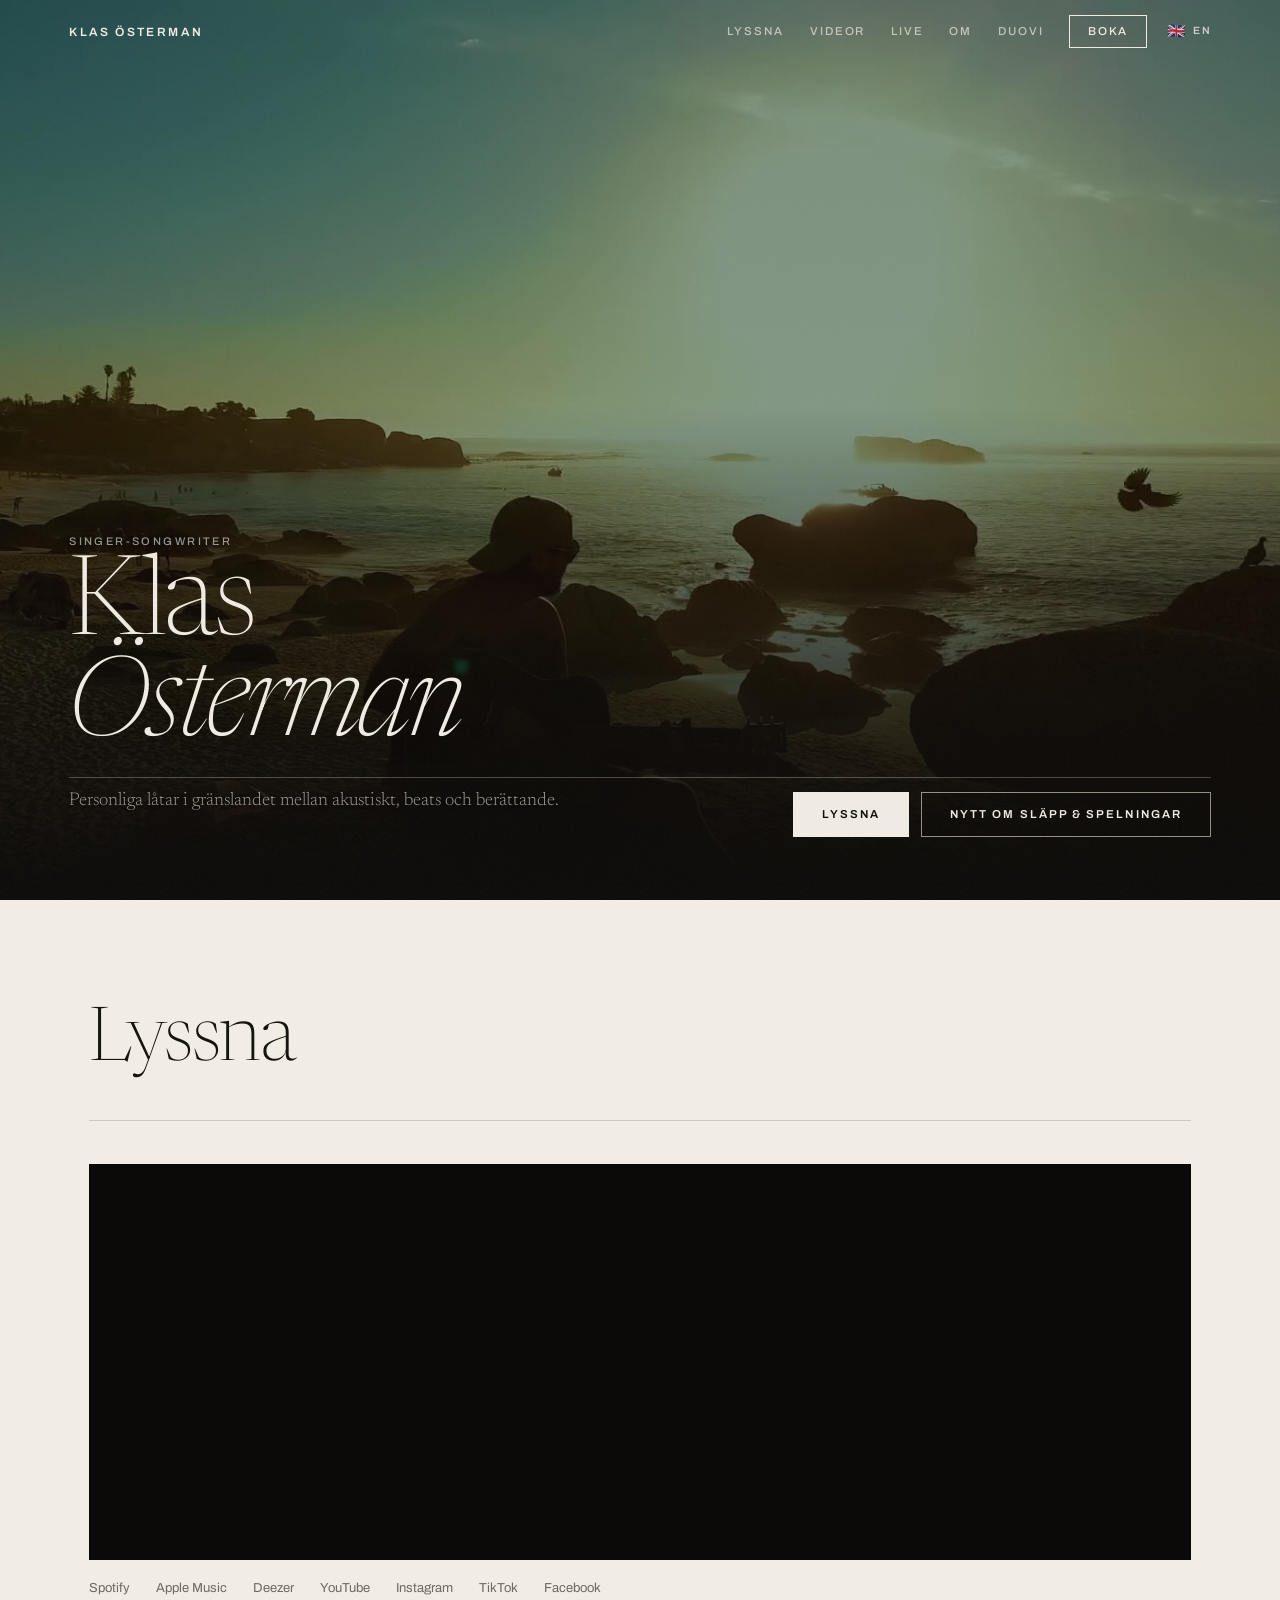
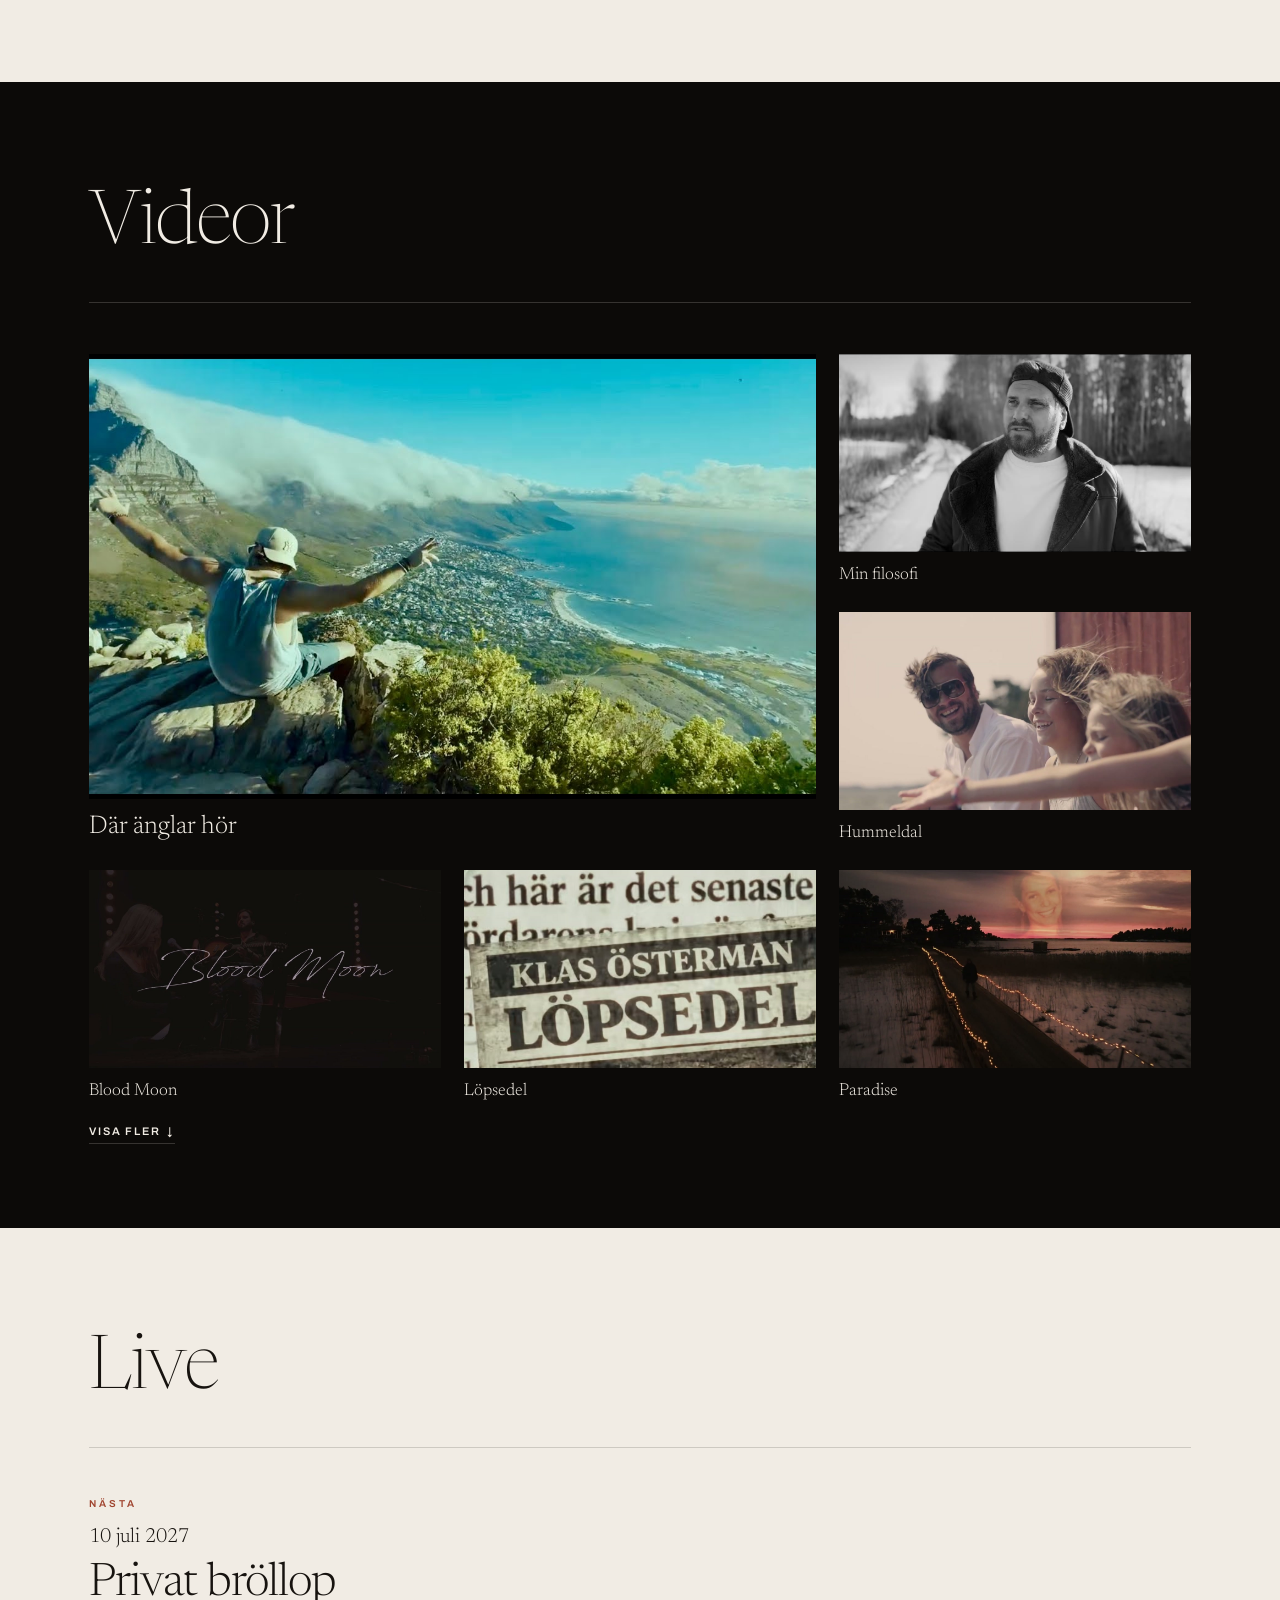
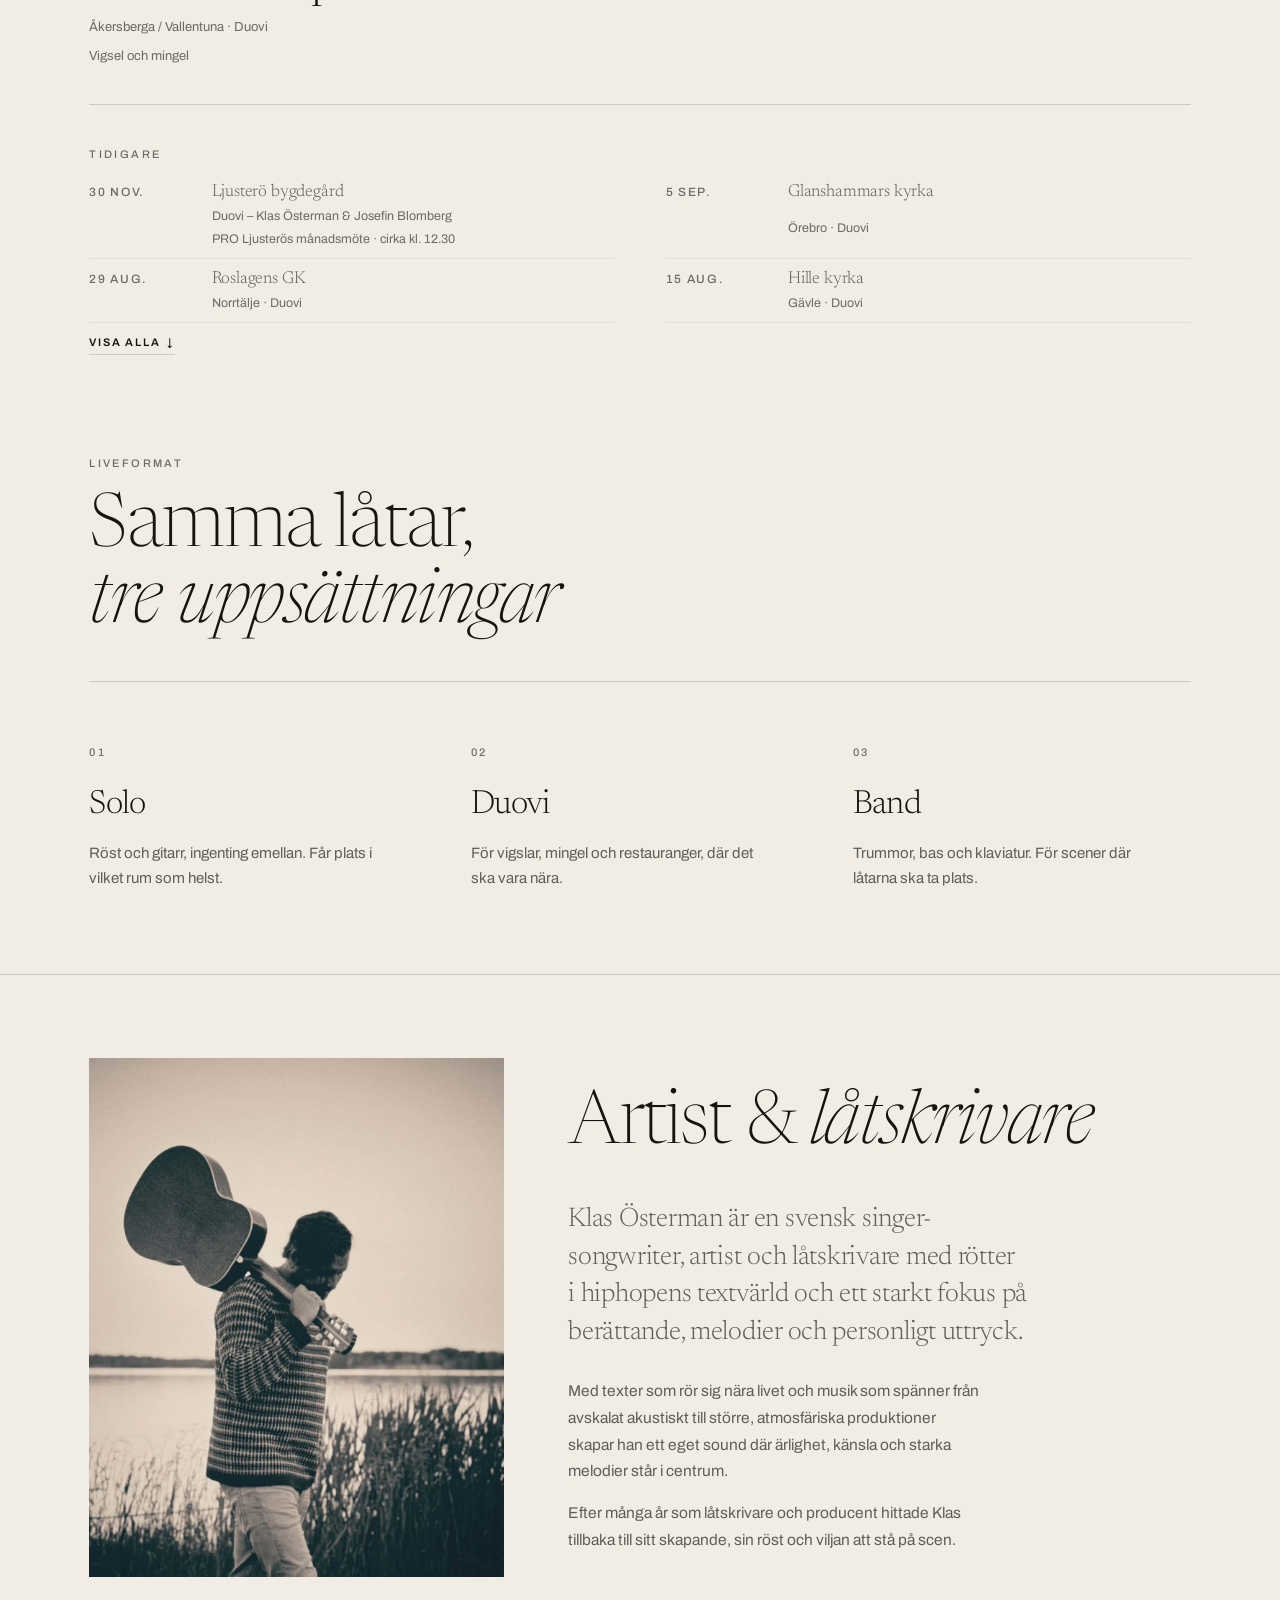
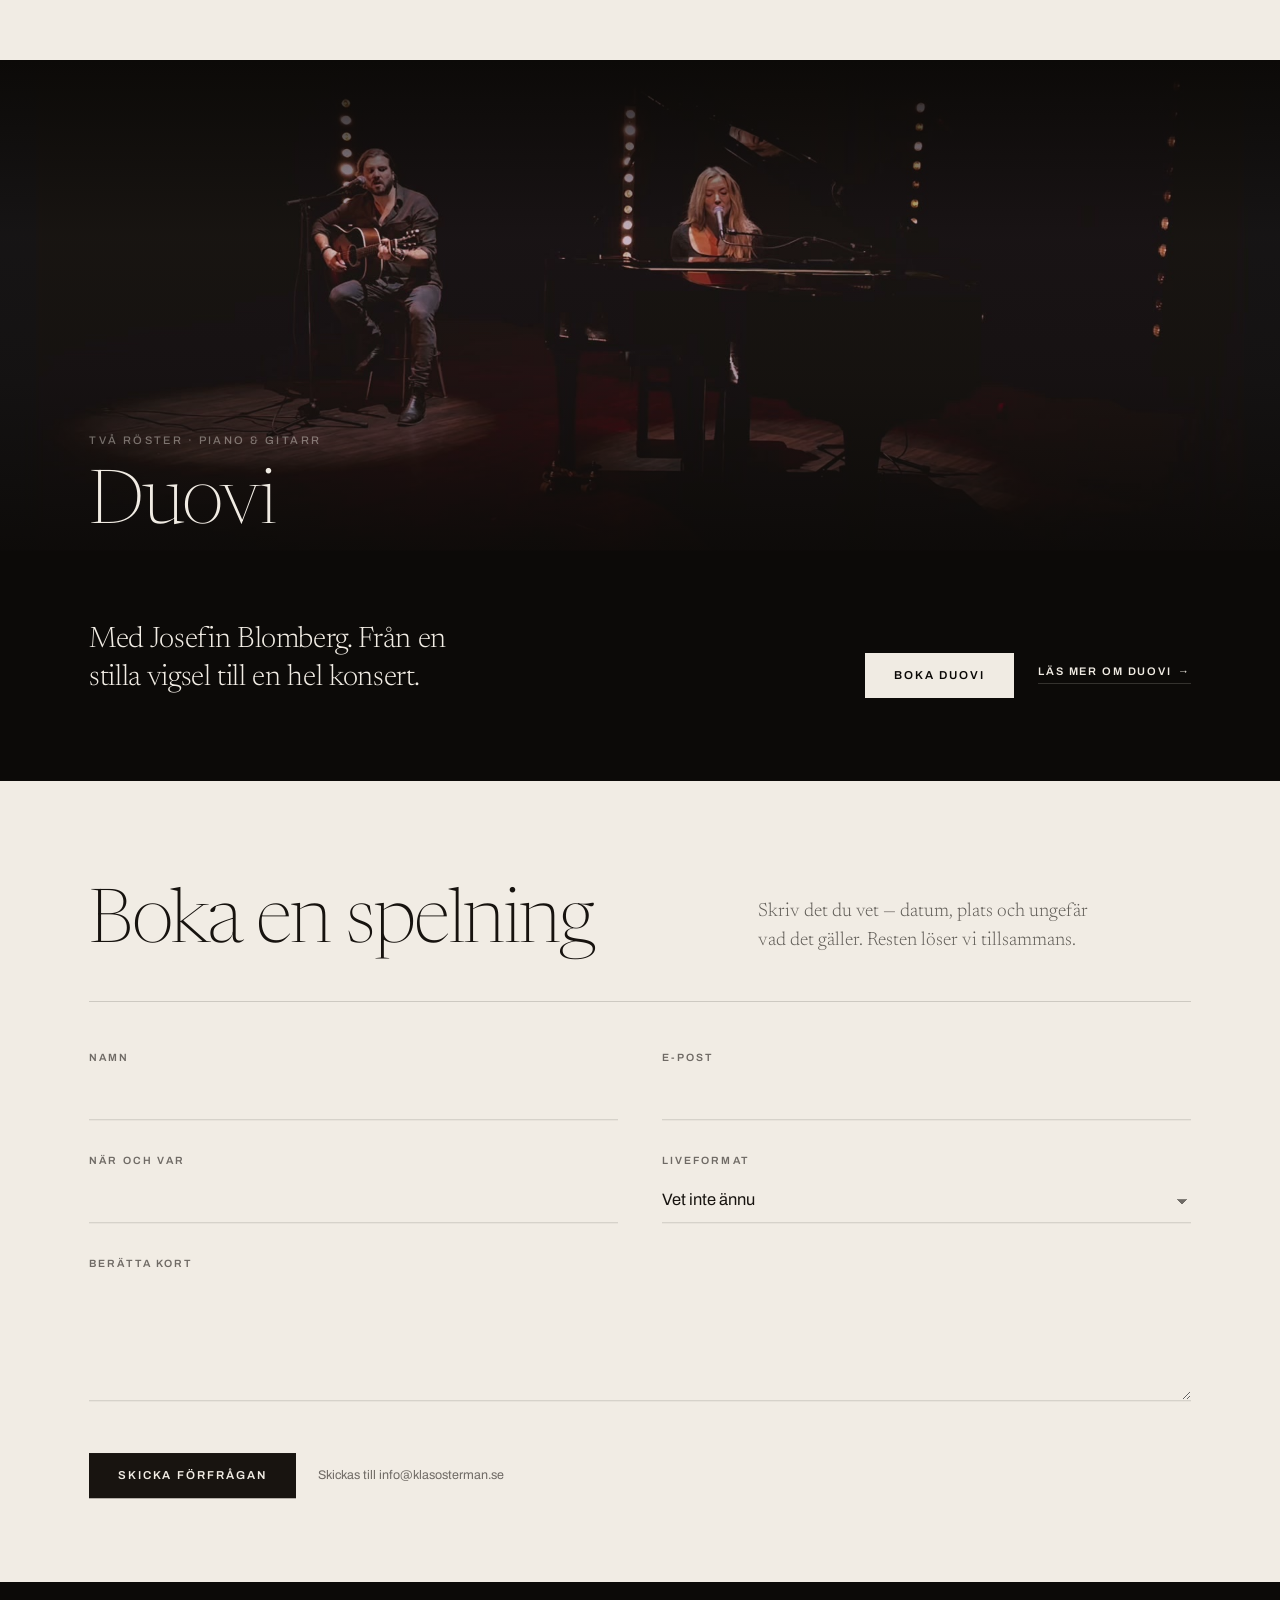
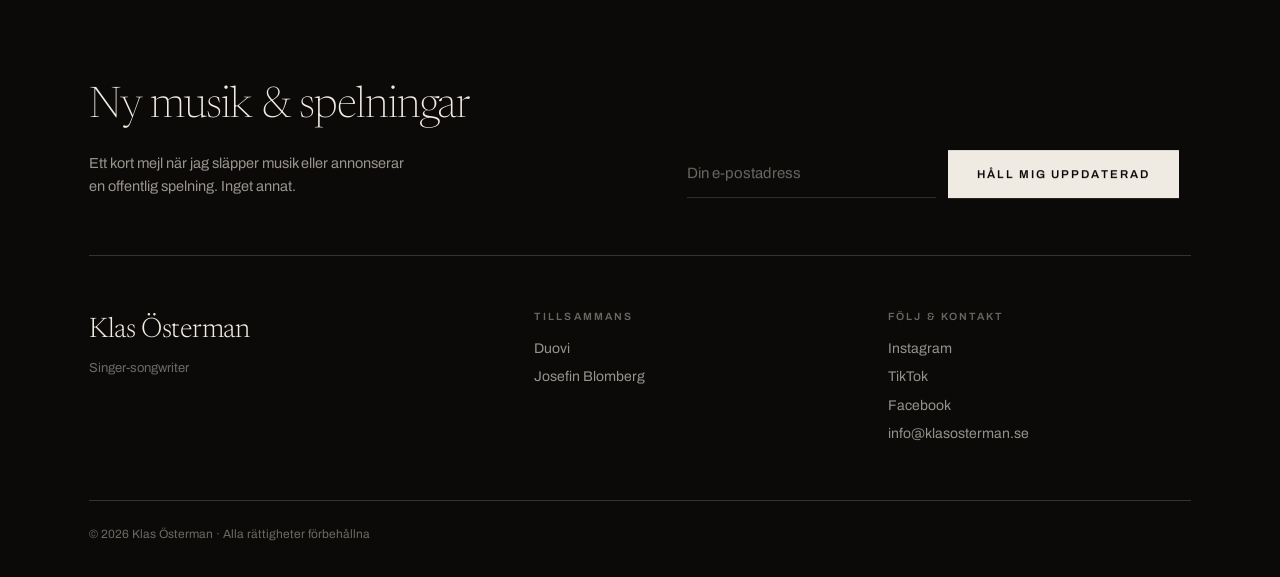
==== commit 1074e60b: "Keep hero video decorative and hide Safari playback controls" ====
--- a/index.html
+++ b/index.html
@@ -237,6 +237,14 @@
   overflow:hidden;background:var(--natt)}
 .hero .bg{position:absolute;inset:-5%}
 .hero .bg video,.hero .bg img{width:100%;height:100%;object-fit:cover}
+/* Decorative background, never an interactive video player. */
+.hero .bg video{pointer-events:none;user-select:none;-webkit-user-select:none}
+.hero .bg video::-webkit-media-controls,
+.hero .bg video::-webkit-media-controls-enclosure,
+.hero .bg video::-webkit-media-controls-panel,
+.hero .bg video::-webkit-media-controls-start-playback-button,
+.hero .bg video::-webkit-media-controls-play-button{display:none!important;-webkit-appearance:none}
+
 /* Ken Burns bara på stillbild. Mätt 2026-09-04 med hero-montage-2 (yuv420p): zoomen på VIDEON gav en
    bildruta om 50–63 ms per svep i heron (max 17,9 utan; omslaget med will-change hjälpte inte; den gamla
    yuv444-filen klarade sig för att Chrome avkodar den i mjukvara utanför videolagret). Duovi har img. */
@@ -627,7 +635,7 @@
 <!-- ============================ HERO ============================ -->
 <div class="hero linje" id="top">
   <div class="bg">
-    <video autoplay="autoplay" muted="muted" loop="loop" playsinline="playsinline" webkit-playsinline="true" preload="auto" disablepictureinpicture poster="assets/hero-poster.jpg">
+    <video aria-hidden="true" tabindex="-1" autoplay="autoplay" muted="muted" loop="loop" playsinline="playsinline" webkit-playsinline="true" preload="auto" disablepictureinpicture poster="assets/hero-poster.jpg">
       <!-- hero-montage-2.mp4 (2026-09-04): samma klipp omkodat till H.264 High yuv420p, faststart.
            Originalet är High 4:4:4 Predictive/yuv444p — Chrome avkodar det i mjukvara, Safari
            (macOS och iOS) vägrar och visar bara postern. Klas: "videon startar inte i Safari". -->
@@ -638,6 +646,8 @@
 (function(){
   var video = document.querySelector('.hero .bg video');
   if (!video) return;
+  video.controls = false;
+  video.removeAttribute("controls");
   video.defaultMuted = true;
   video.muted = true;
   video.loop = true;
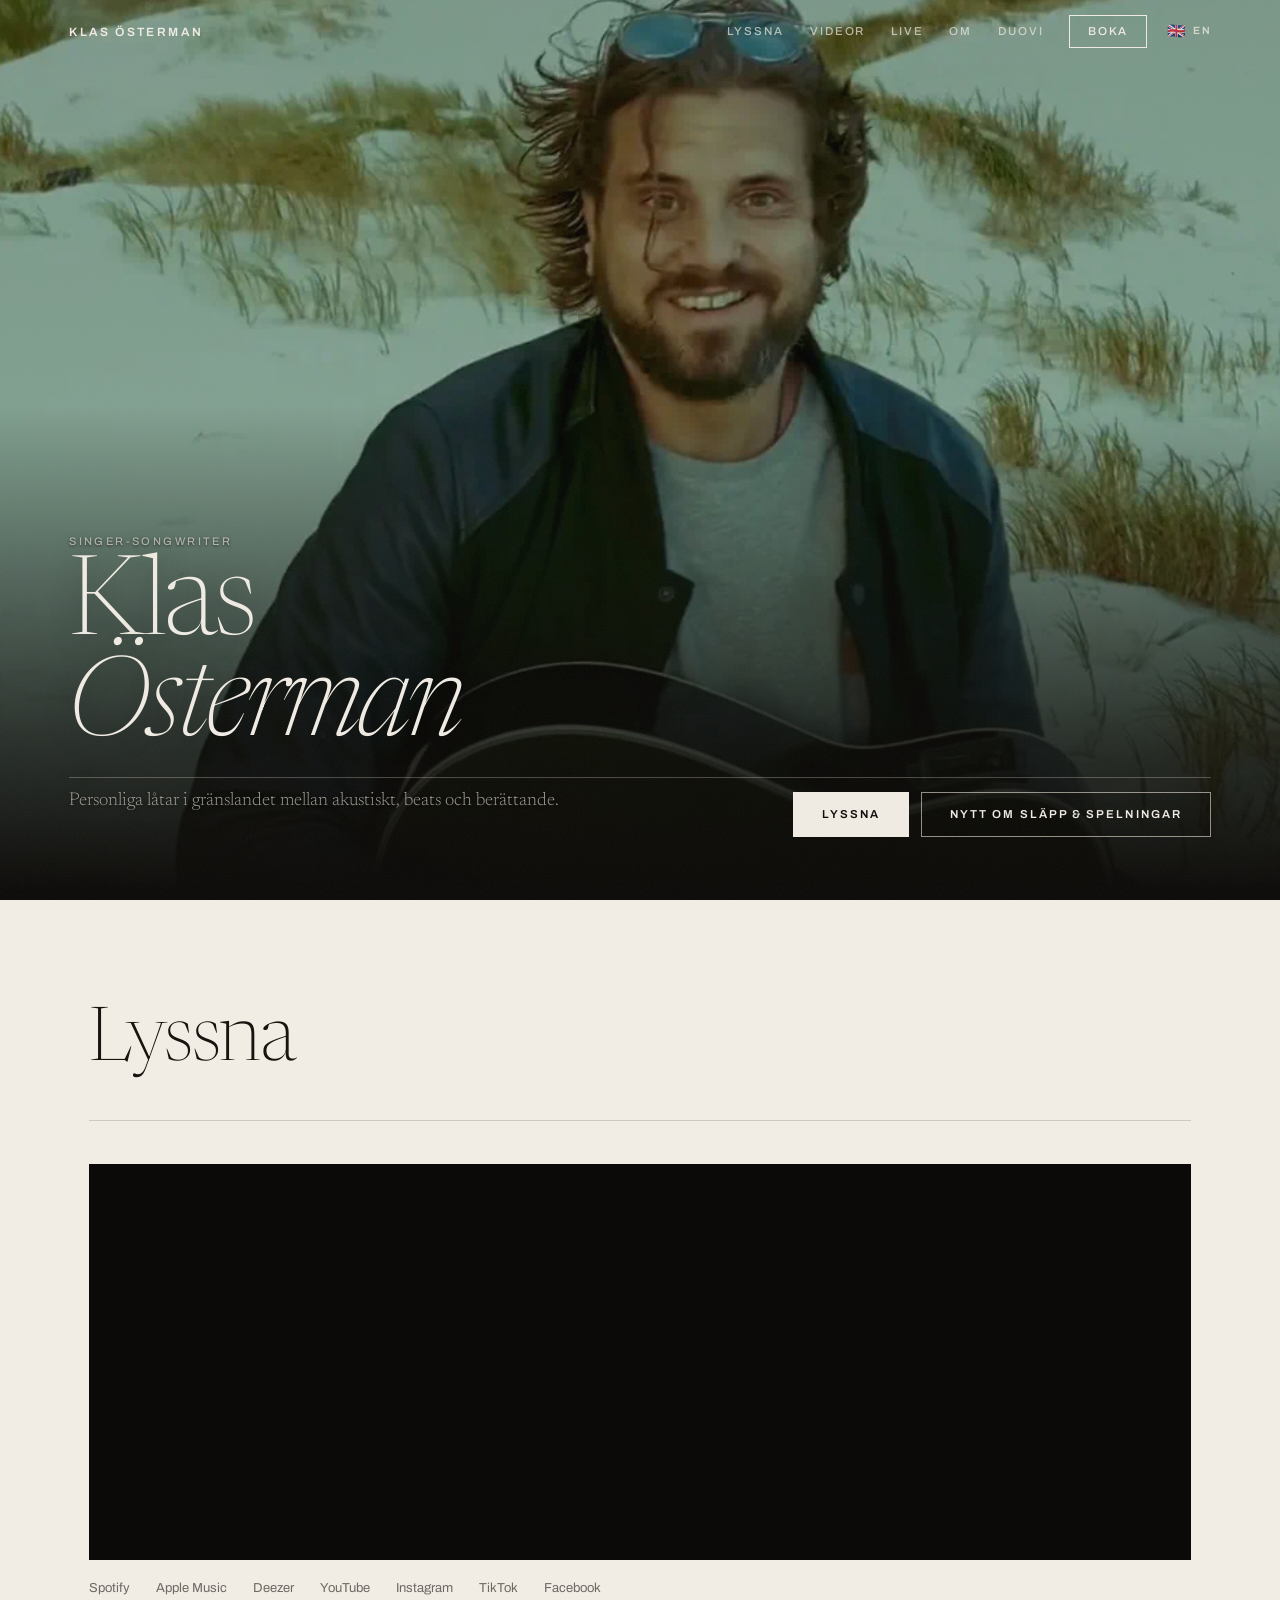
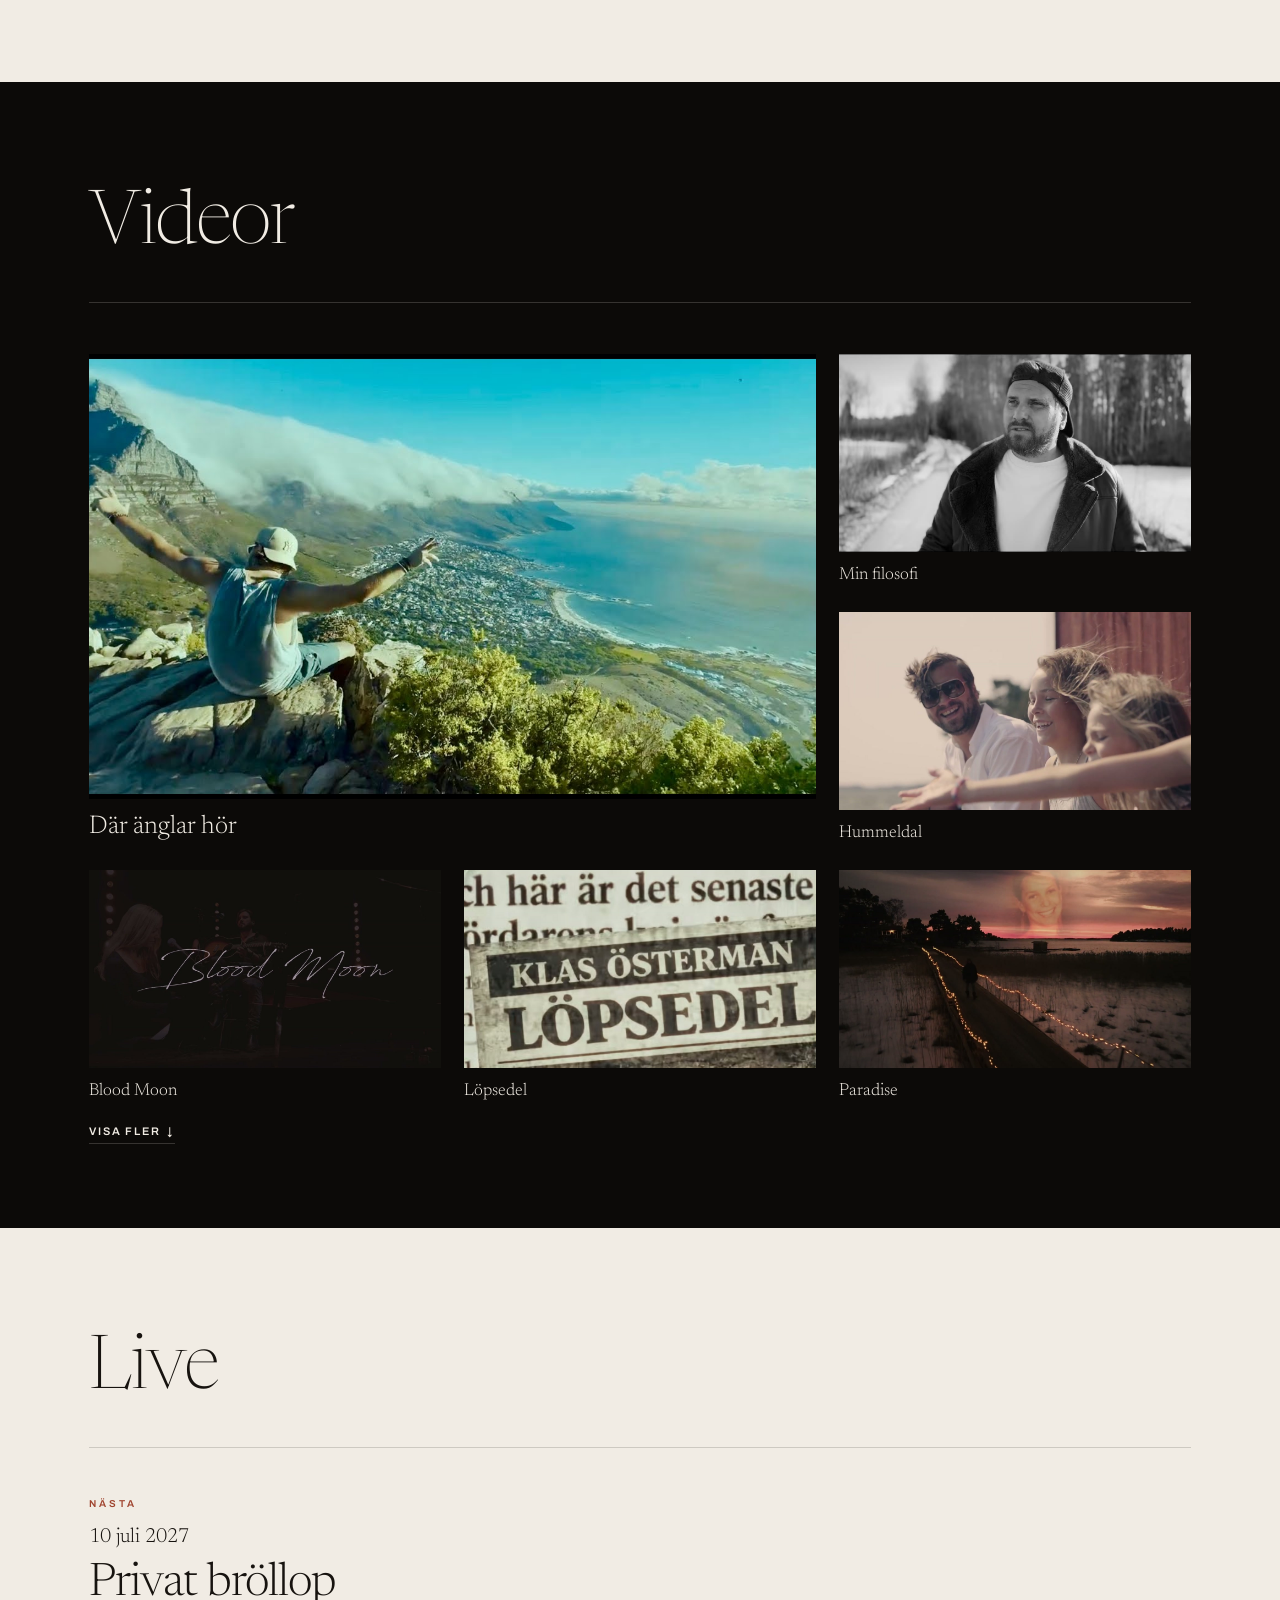
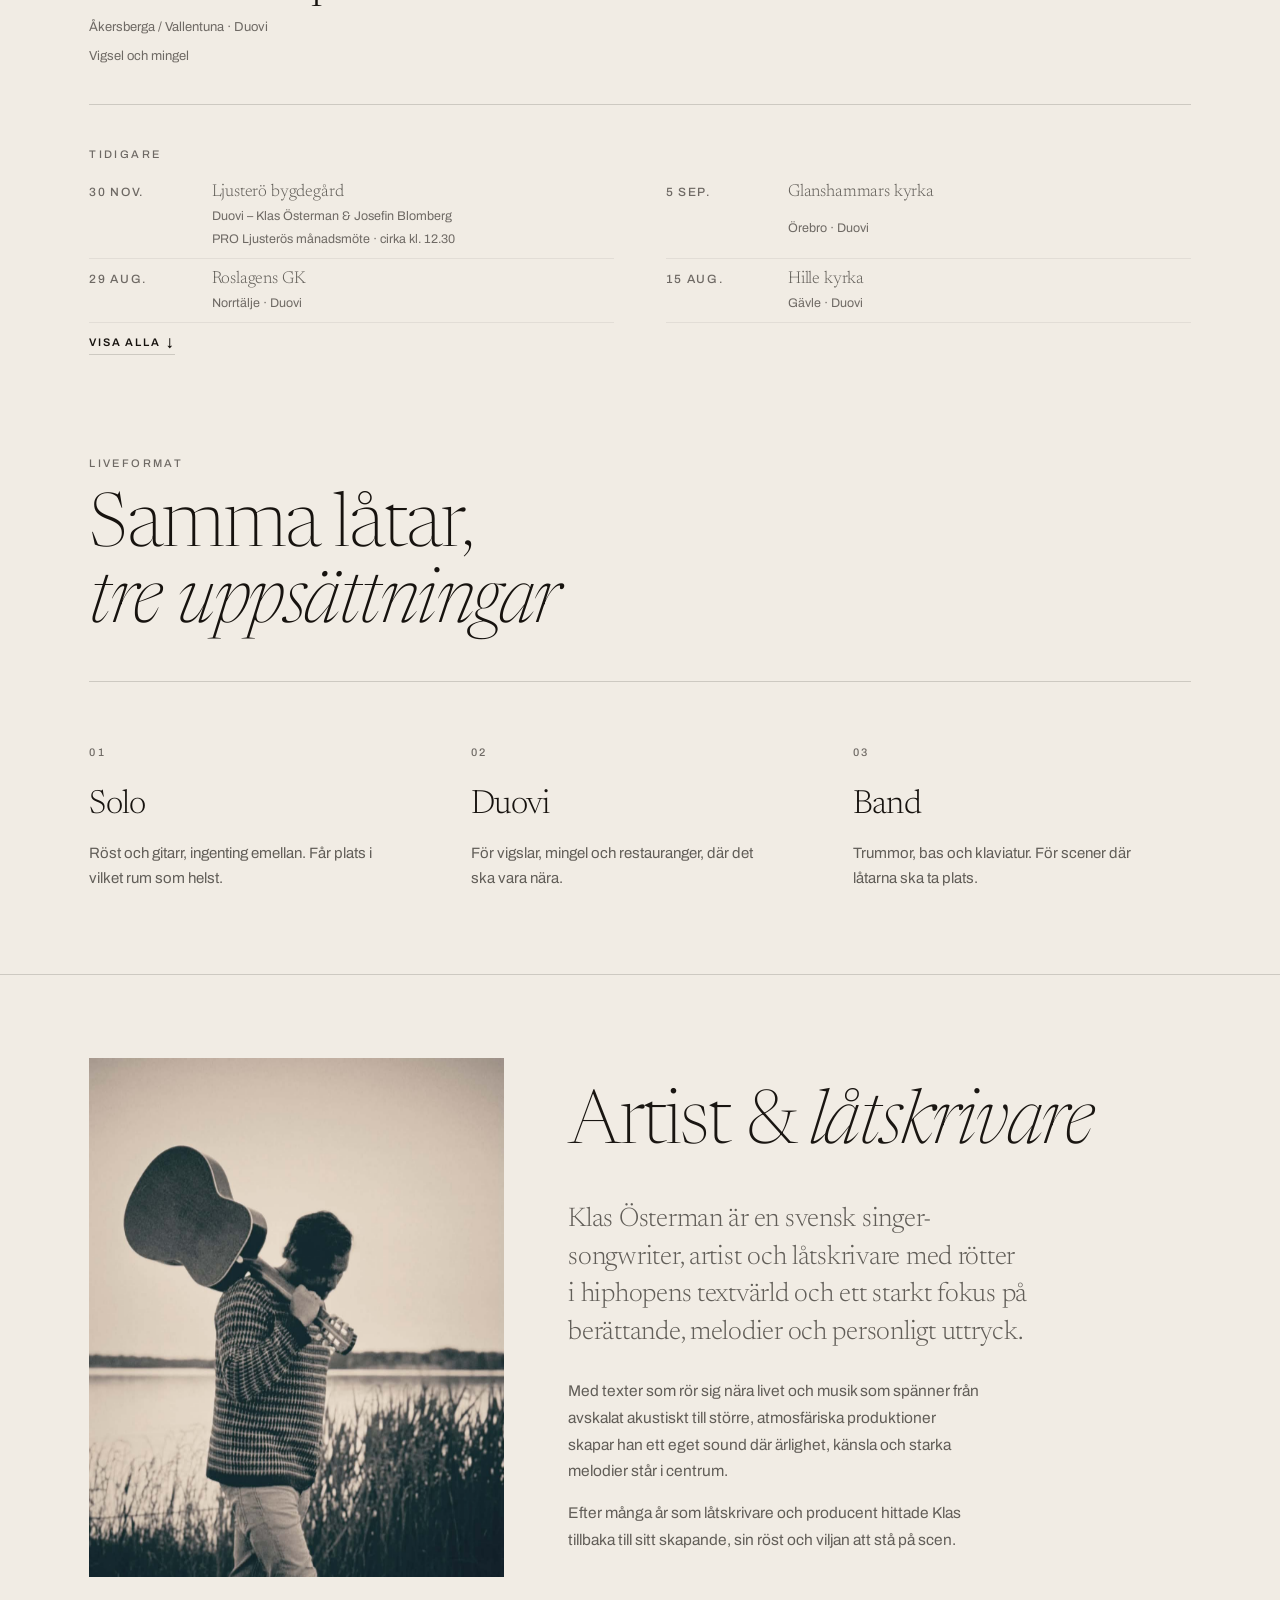
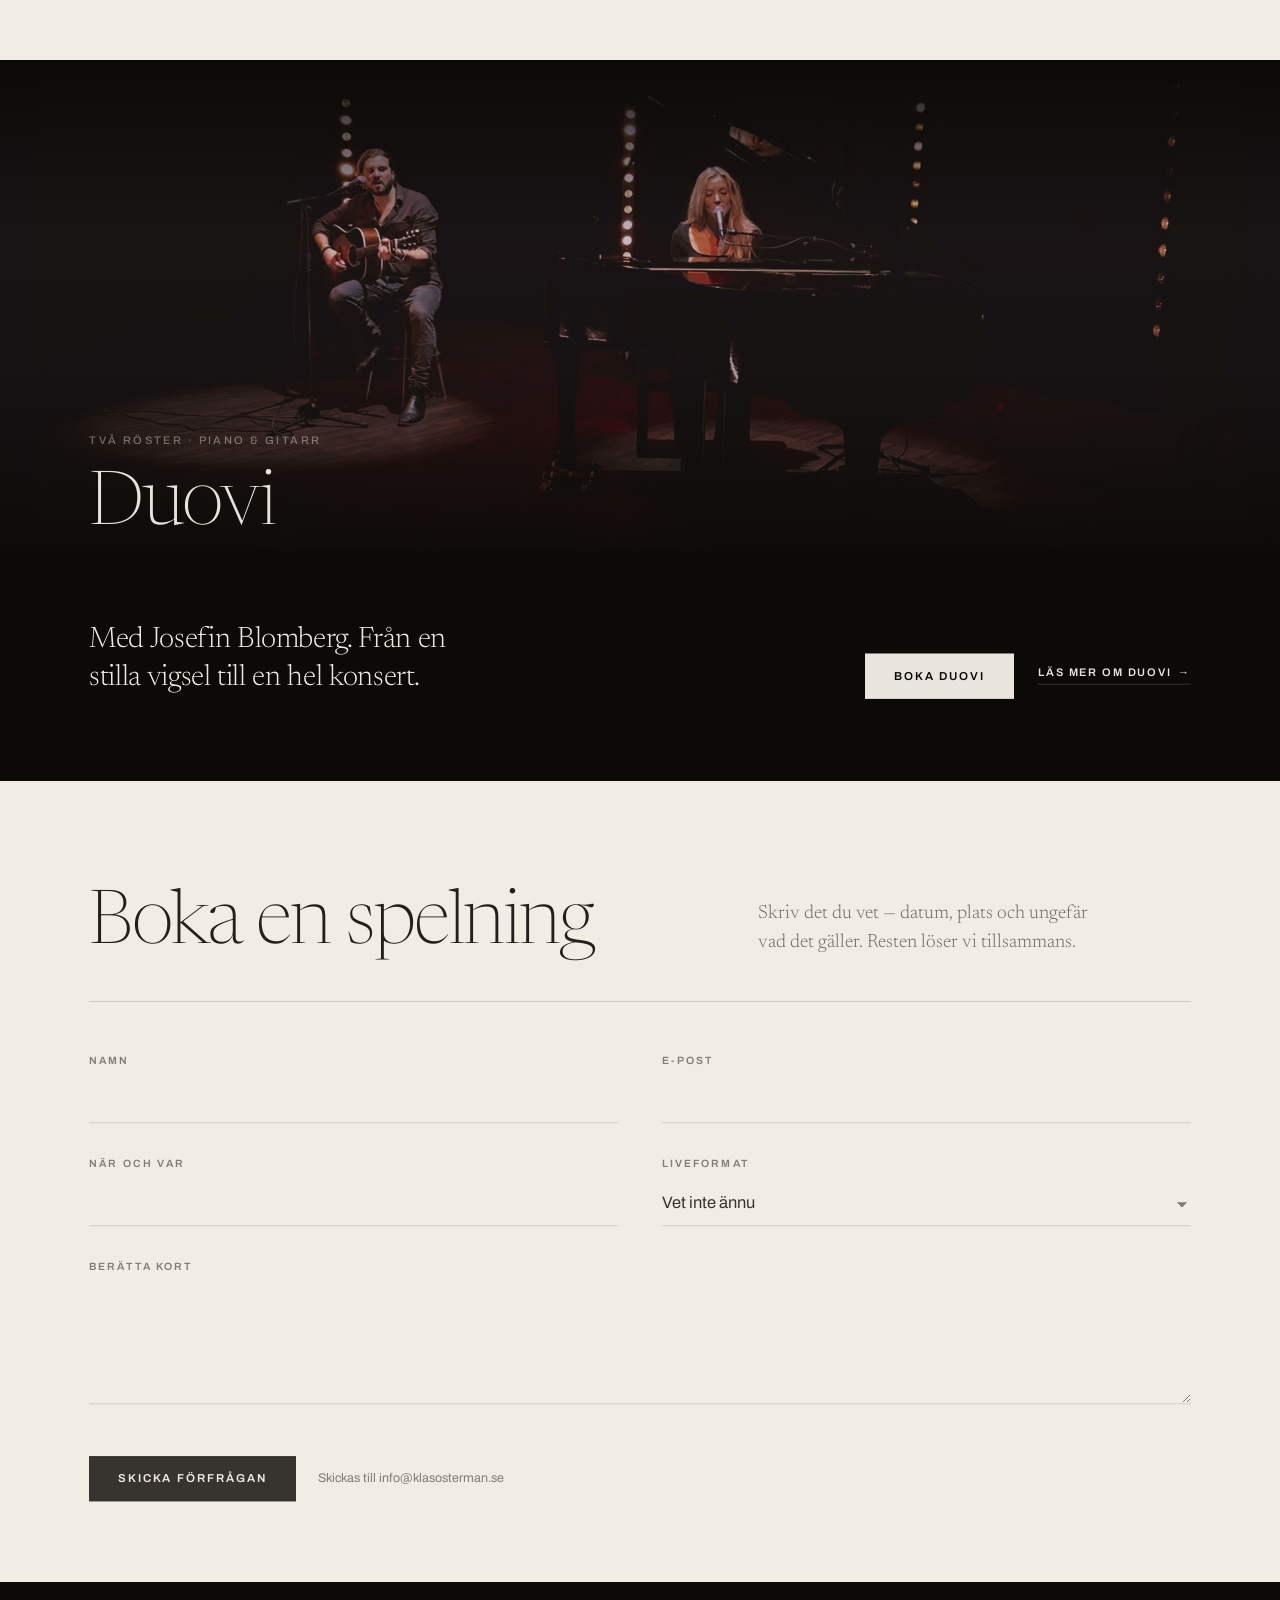
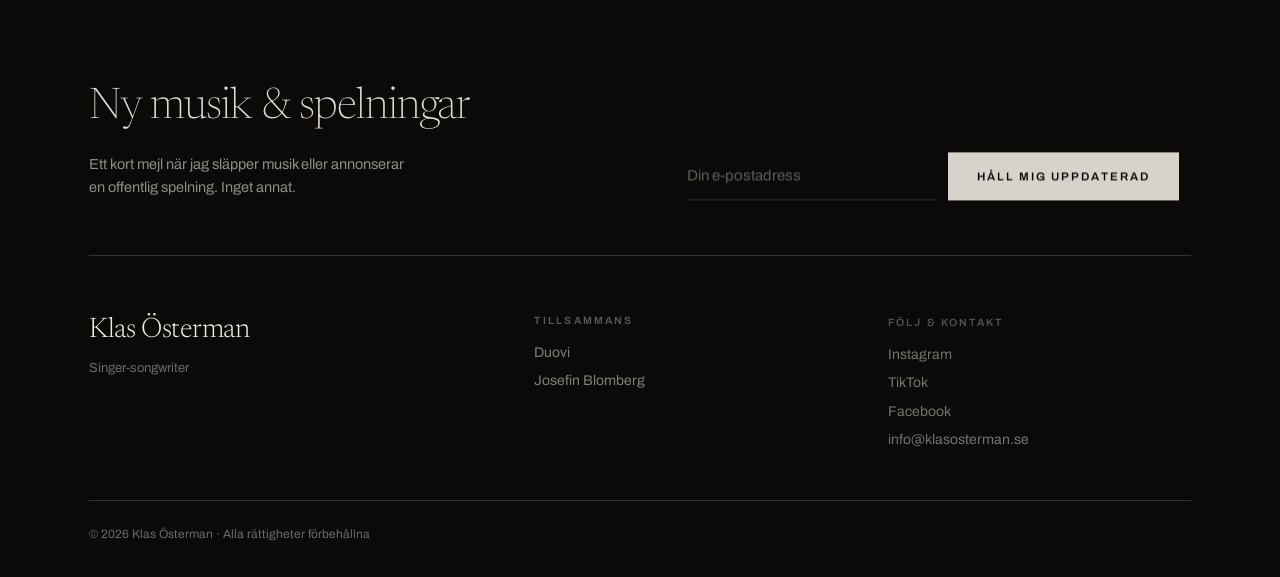
==== commit 03b66764: "Render hero as looping animated background without media controls" ====
--- a/index.html
+++ b/index.html
@@ -248,7 +248,7 @@
 /* Ken Burns bara på stillbild. Mätt 2026-09-04 med hero-montage-2 (yuv420p): zoomen på VIDEON gav en
    bildruta om 50–63 ms per svep i heron (max 17,9 utan; omslaget med will-change hjälpte inte; den gamla
    yuv444-filen klarade sig för att Chrome avkodar den i mjukvara utanför videolagret). Duovi har img. */
-.hero .bg img{animation:kb 44s ease-in-out infinite alternate}
+.hero .bg img{animation:none}.hero-motion{display:block;width:100%;height:100%;pointer-events:none}
 @keyframes kb{from{transform:scale(1)}to{transform:scale(1.07)}}
 .hero::after{content:"";position:absolute;inset:0;z-index:2;pointer-events:none;
   background:linear-gradient(rgba(12,10,8,.34),rgba(12,10,8,.3) 45%,rgba(12,10,8,.82) 82%,var(--natt) 99%)}
@@ -635,51 +635,7 @@
 <!-- ============================ HERO ============================ -->
 <div class="hero linje" id="top">
   <div class="bg">
-    <video aria-hidden="true" tabindex="-1" autoplay="autoplay" muted="muted" loop="loop" playsinline="playsinline" webkit-playsinline="true" preload="auto" disablepictureinpicture poster="assets/hero-poster.jpg">
-      <!-- hero-montage-2.mp4 (2026-09-04): samma klipp omkodat till H.264 High yuv420p, faststart.
-           Originalet är High 4:4:4 Predictive/yuv444p — Chrome avkodar det i mjukvara, Safari
-           (macOS och iOS) vägrar och visar bara postern. Klas: "videon startar inte i Safari". -->
-      <source src="assets/hero-montage-2.mp4?v=2" type="video/mp4">
-    </video>
-<script>
-/* Independent silent hero: never touches Spotify or the music-video player. */
-(function(){
-  var video = document.querySelector('.hero .bg video');
-  if (!video) return;
-  video.controls = false;
-  video.removeAttribute("controls");
-  video.defaultMuted = true;
-  video.muted = true;
-  video.loop = true;
-  video.autoplay = true;
-  video.playsInline = true;
-  var pending = false;
-  function start(){
-    if (document.hidden || pending || !video.paused) return;
-    video.muted = true;
-    pending = true;
-    try {
-      var play = video.play();
-      if (play && play.then) play.then(function(){pending=false;},function(){pending=false;});
-      else pending=false;
-    } catch(e) {pending=false;}
-  }
-  video.addEventListener('loadeddata', start);
-  video.addEventListener('canplay', start);
-  video.addEventListener('pause', function(){setTimeout(start, 200);});
-  video.addEventListener('ended', function(){video.currentTime=0;start();});
-  window.addEventListener('pageshow', start);
-  window.addEventListener('focus', start);
-  document.addEventListener('visibilitychange', start);
-  ['pointerdown','touchstart','keydown'].forEach(function(event){
-    document.addEventListener(event,start,{passive:true});
-  });
-  if ('IntersectionObserver' in window) new IntersectionObserver(function(entries){
-    if (entries[0].isIntersecting) start();
-  }).observe(video);
-  [0,250,1000,3000].forEach(function(delay){setTimeout(start,delay);});
-})();
-</script>
+    <picture class="hero-motion" aria-hidden="true"><source media="(prefers-reduced-motion: reduce)" srcset="assets/hero-poster.jpg"><img src="assets/hero-background.webp" alt="" width="1280" height="720" fetchpriority="high"></picture>
 
   </div>
   <div class="in">
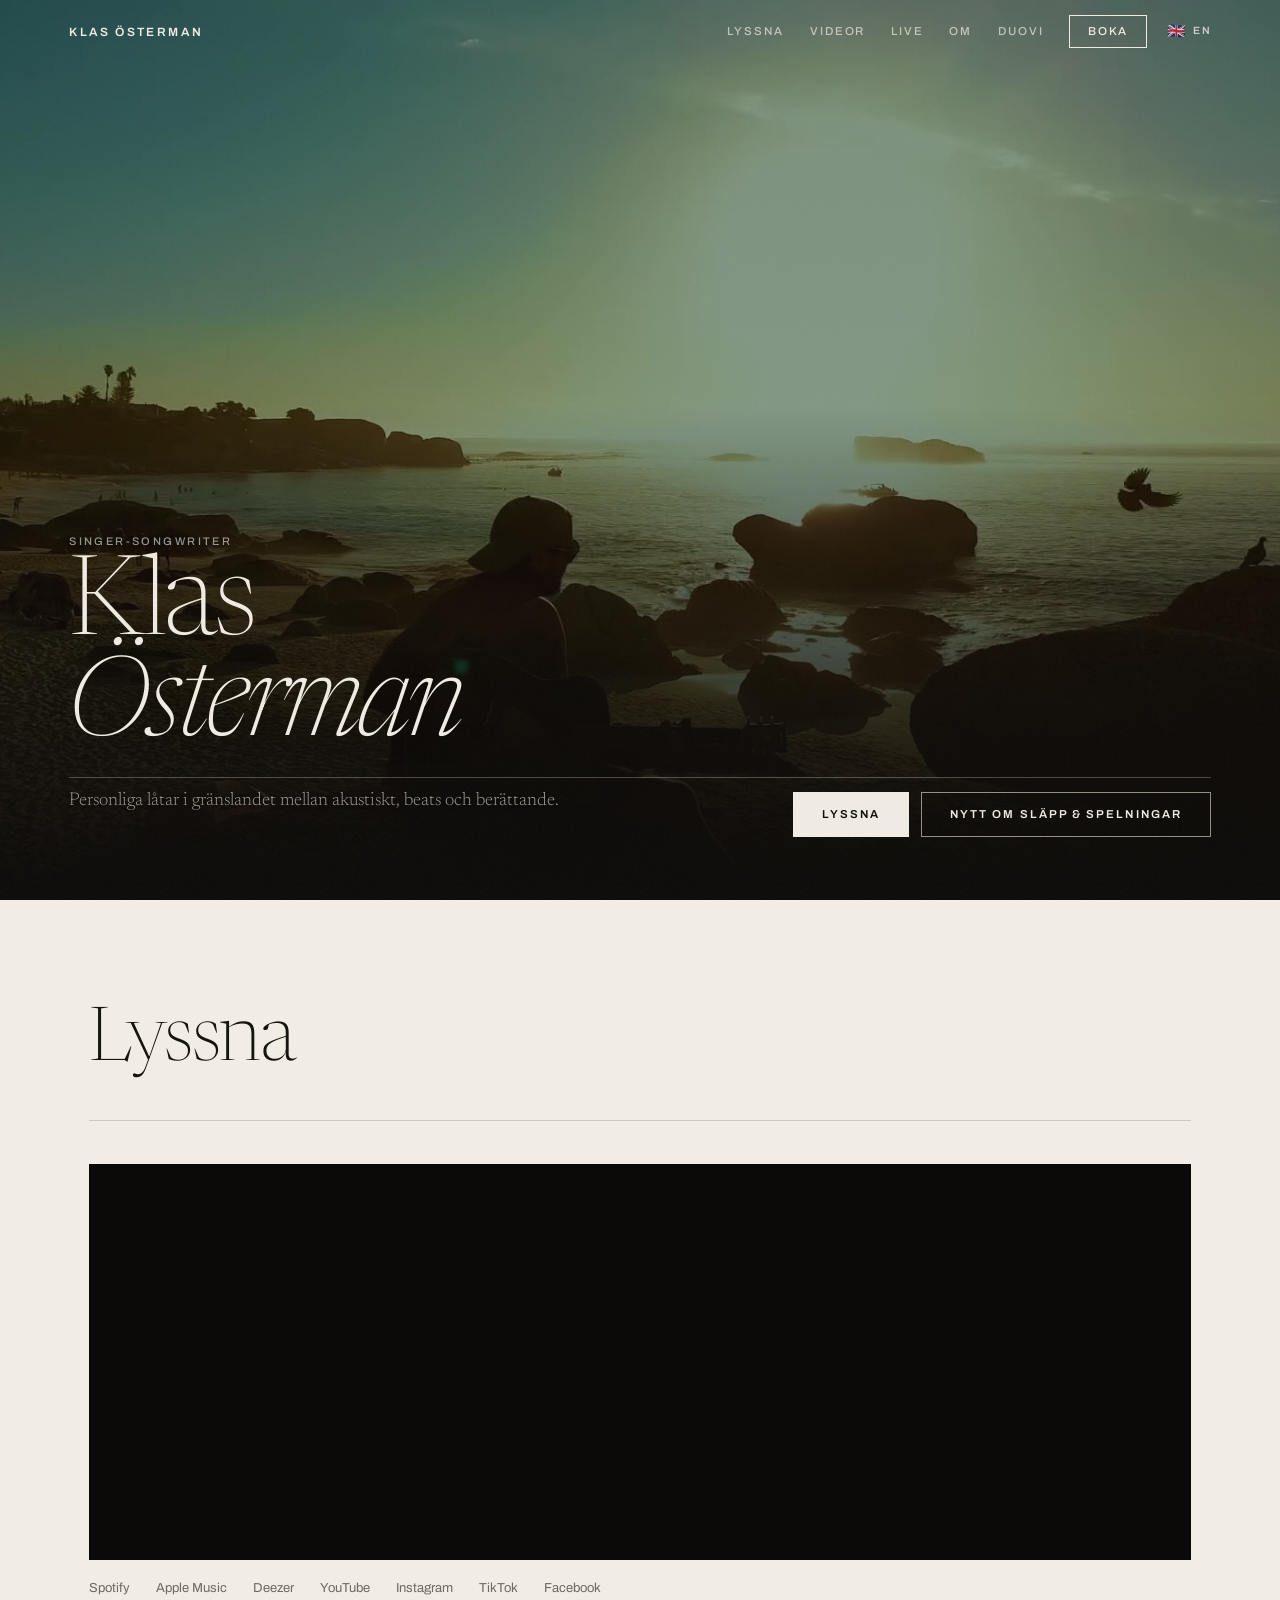
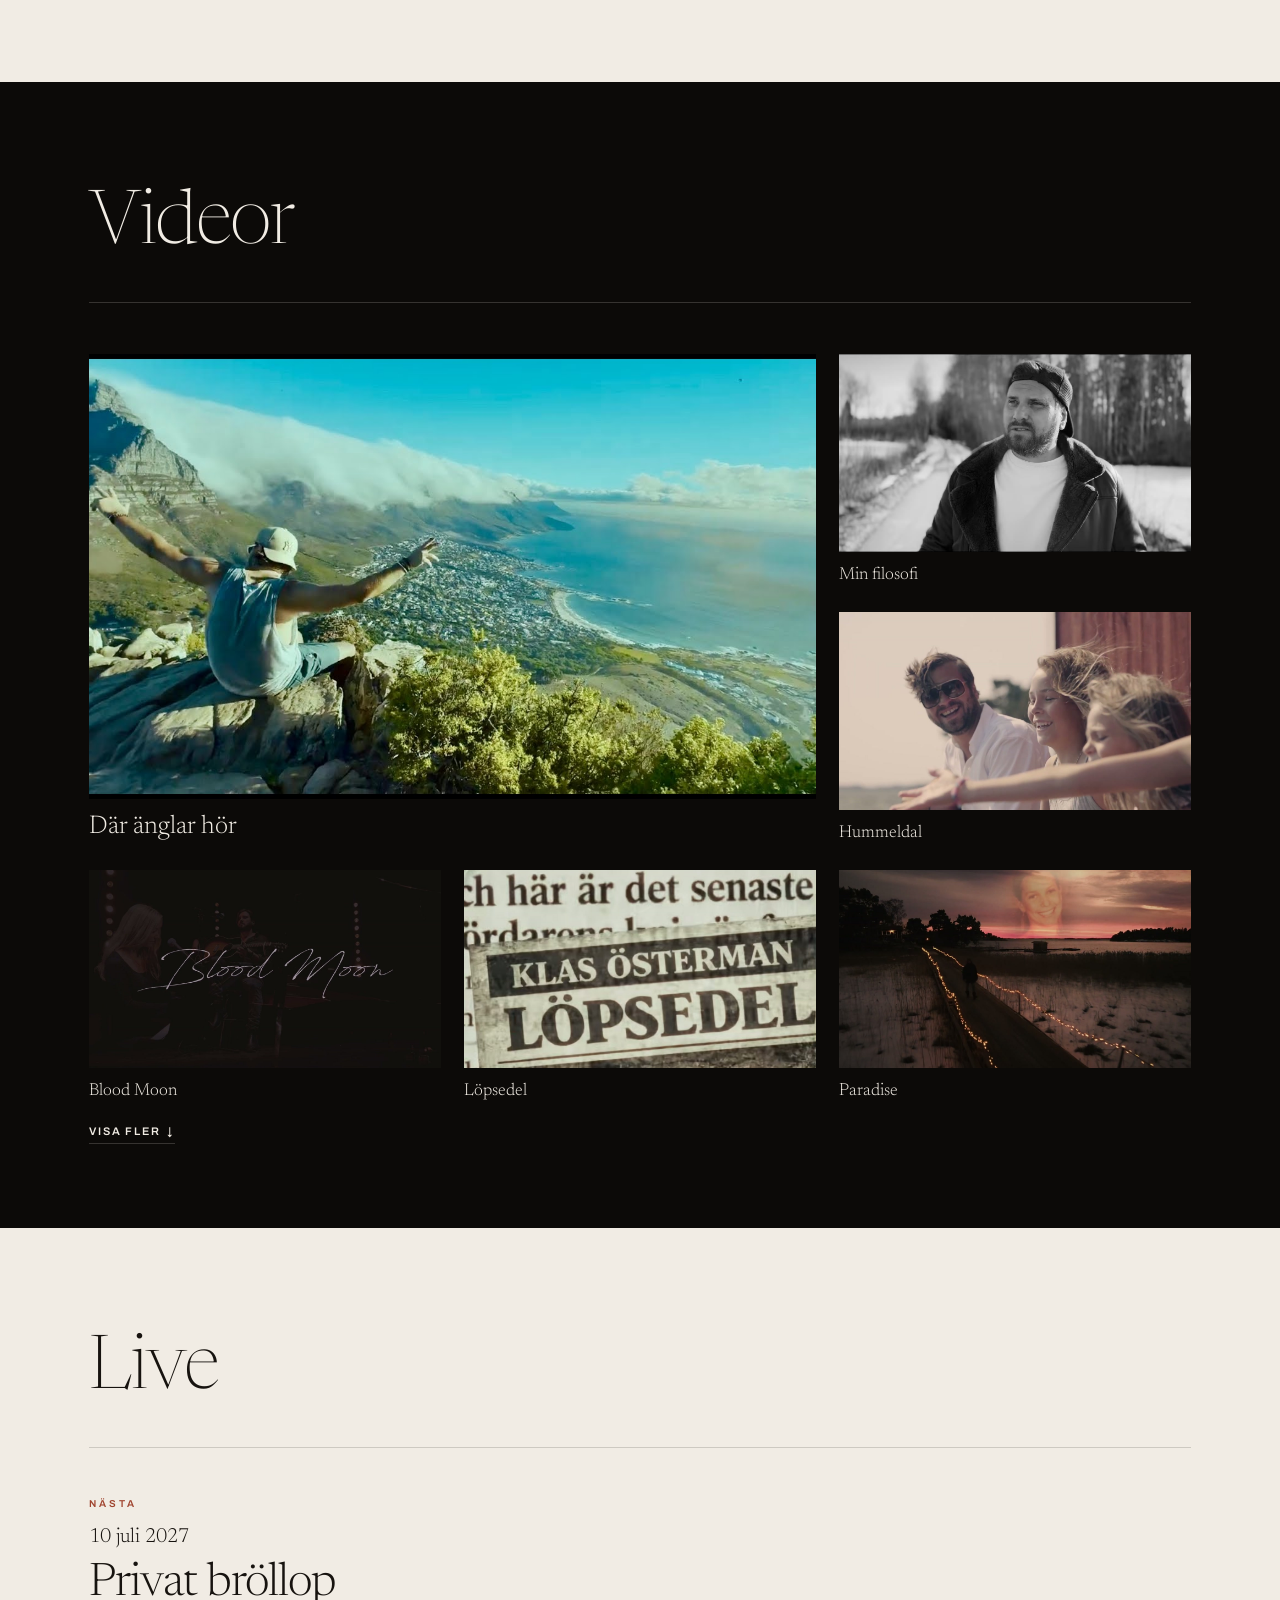
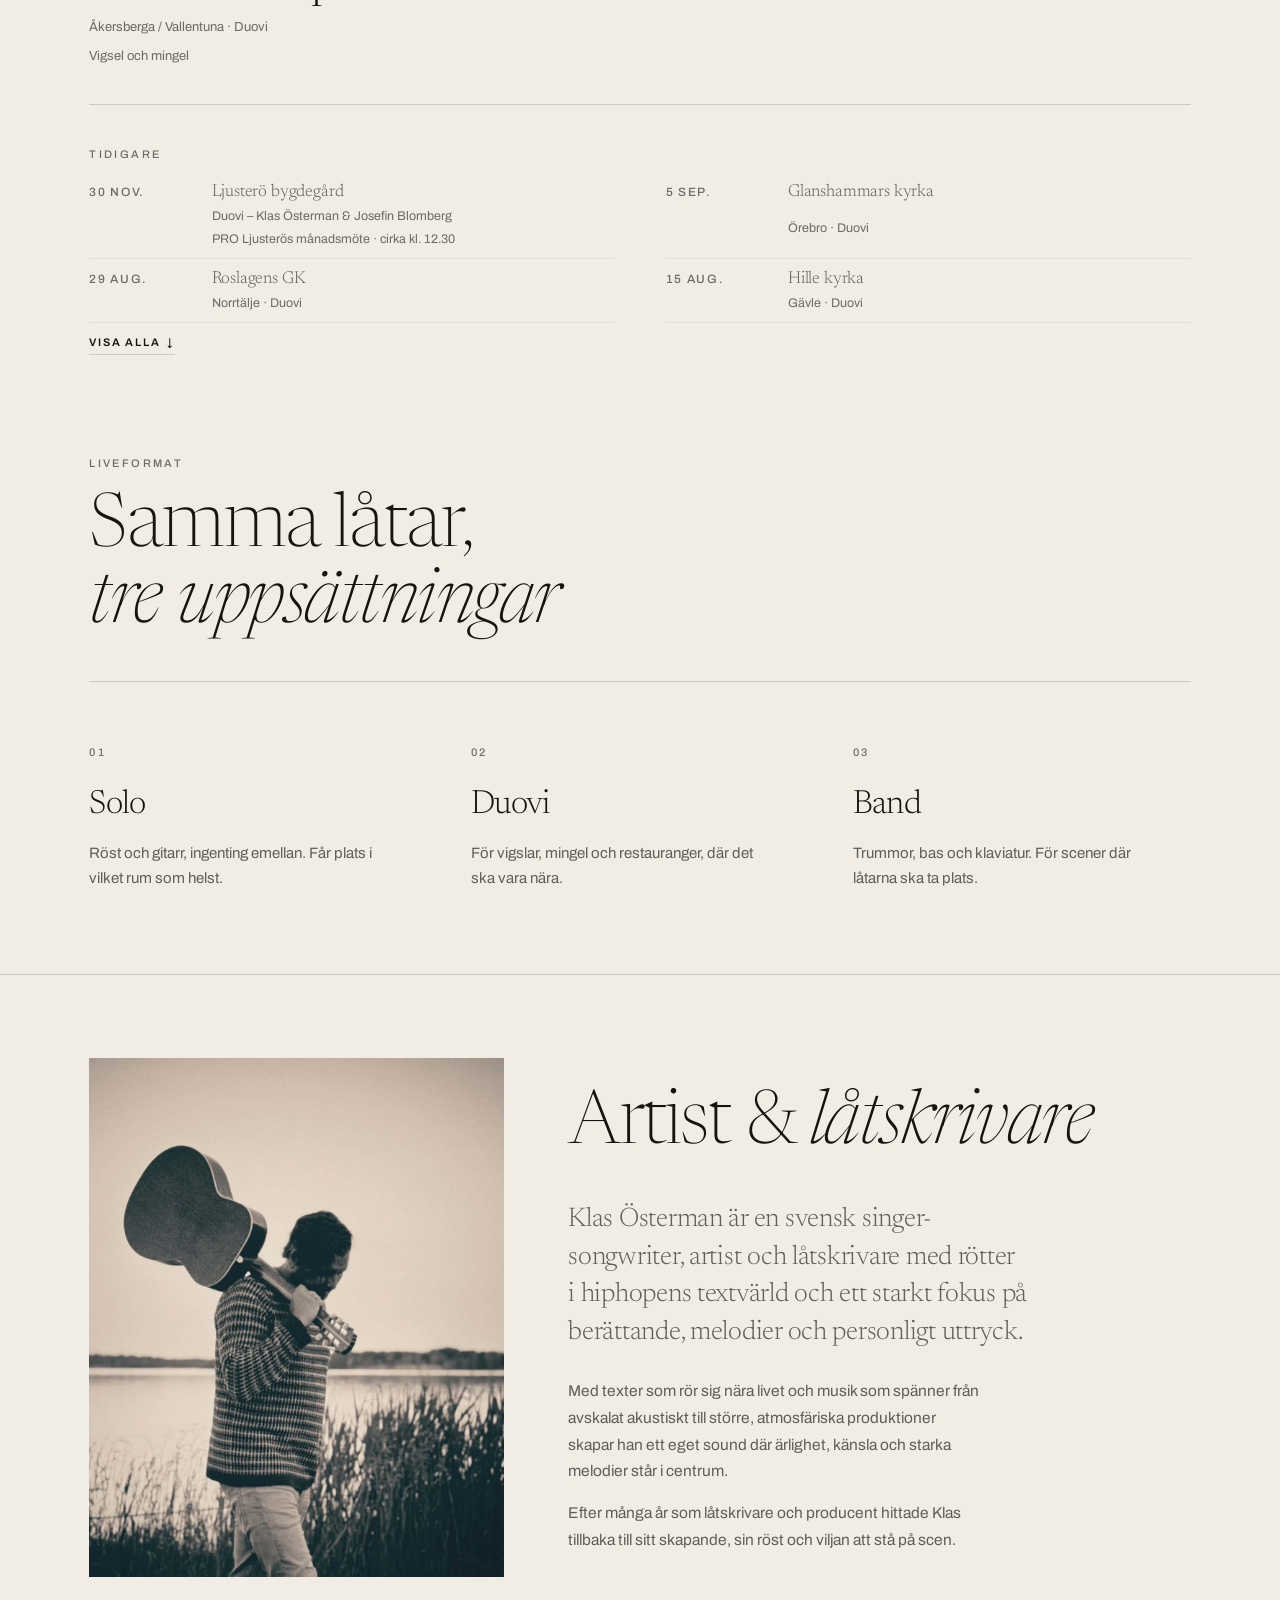
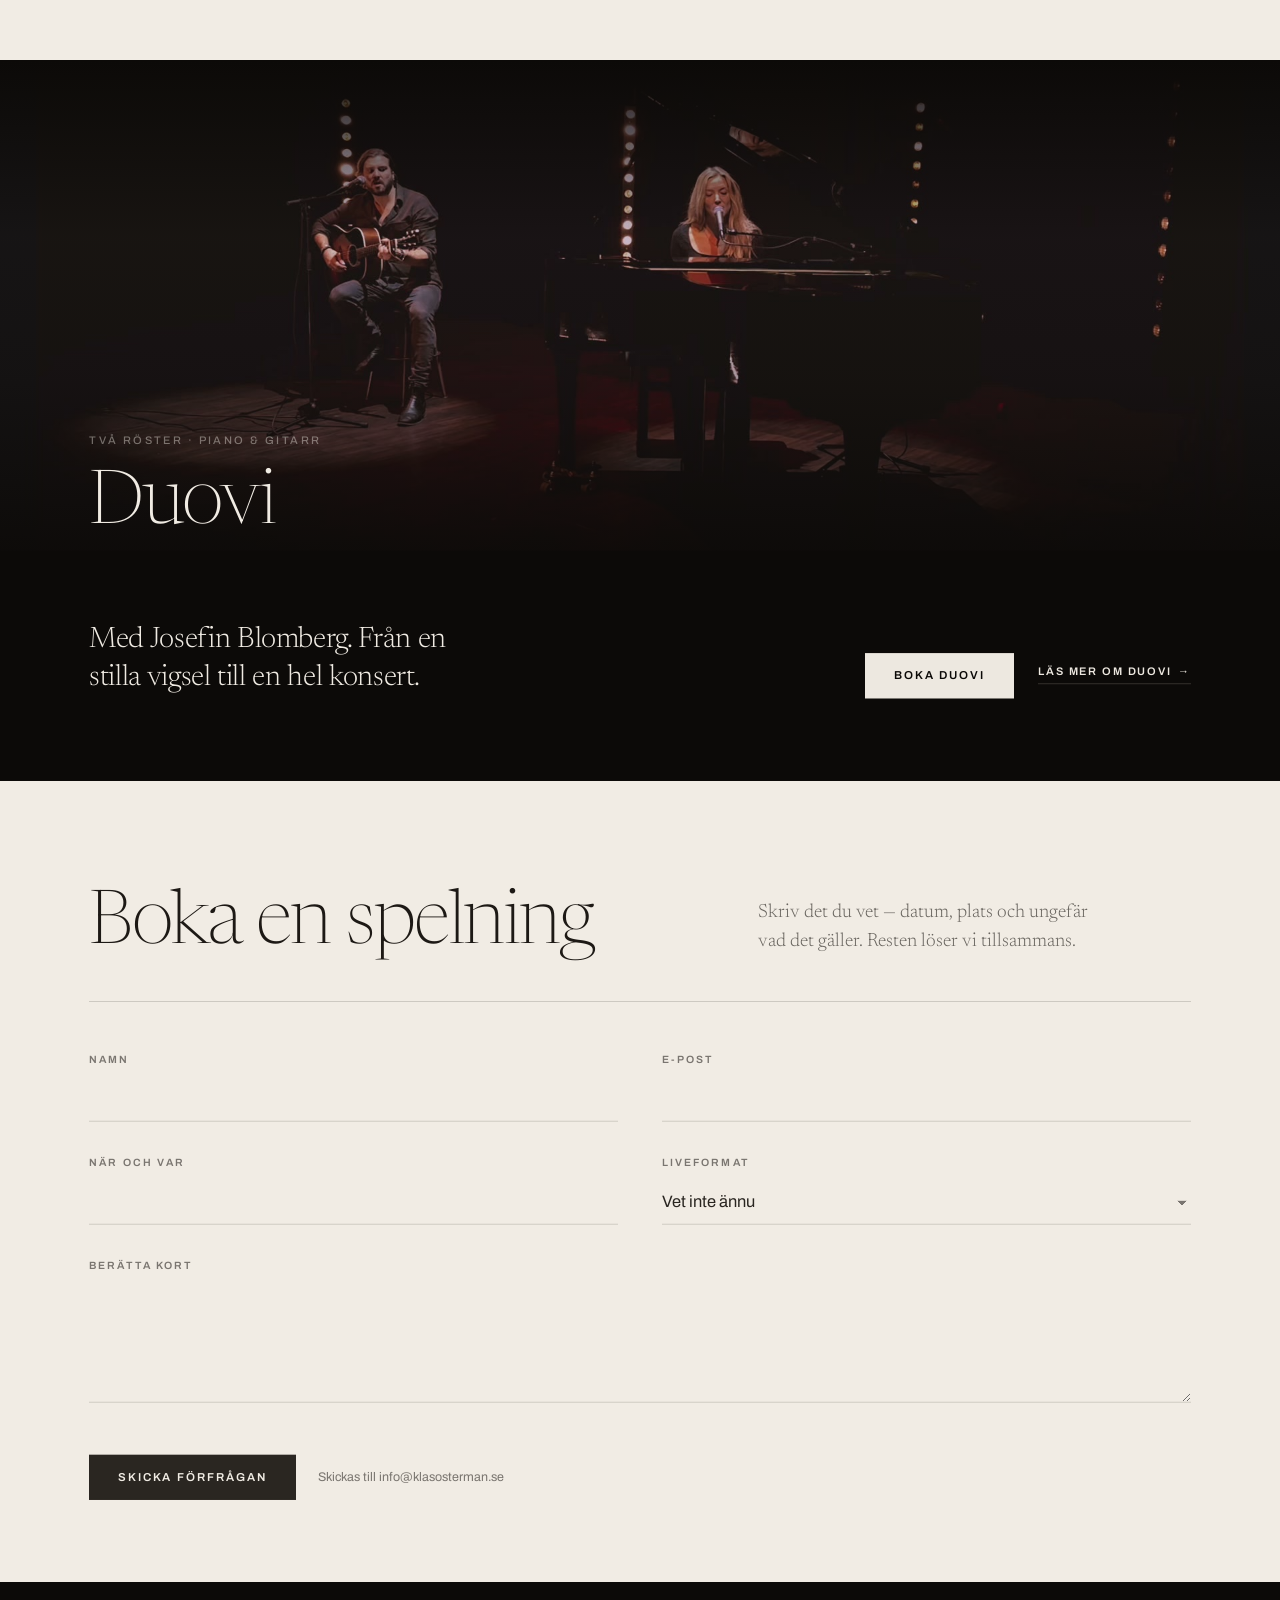
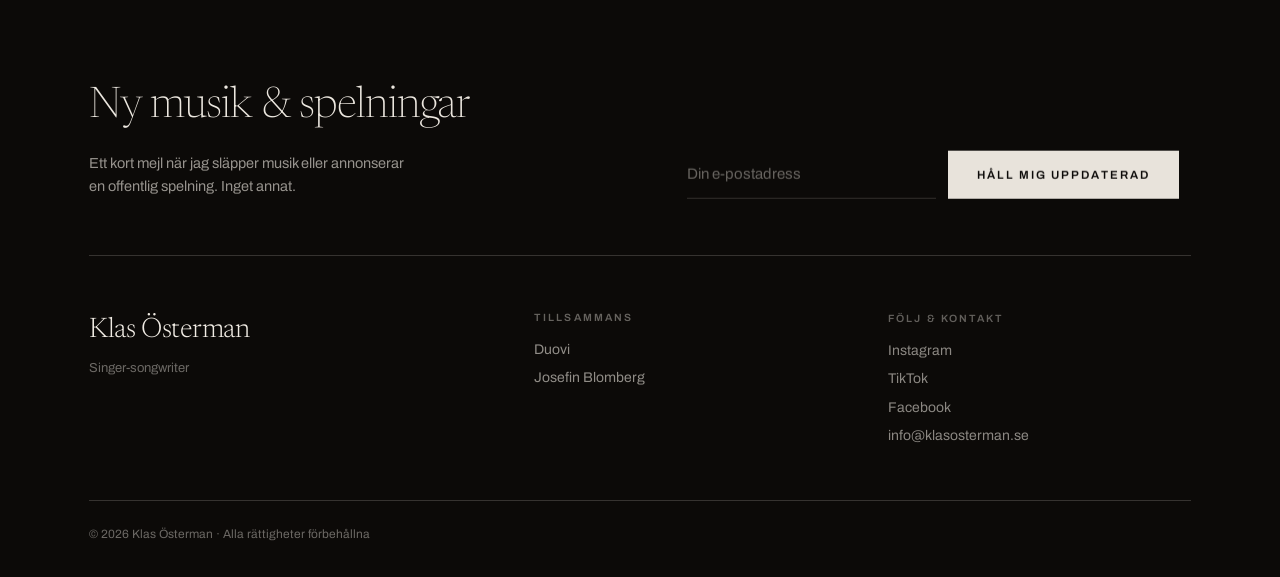
==== commit b5bfb62c: "Revert "Render hero as looping animated background without media controls" This reverts commit 03b66" ====
--- a/index.html
+++ b/index.html
@@ -248,7 +248,7 @@
 /* Ken Burns bara på stillbild. Mätt 2026-09-04 med hero-montage-2 (yuv420p): zoomen på VIDEON gav en
    bildruta om 50–63 ms per svep i heron (max 17,9 utan; omslaget med will-change hjälpte inte; den gamla
    yuv444-filen klarade sig för att Chrome avkodar den i mjukvara utanför videolagret). Duovi har img. */
-.hero .bg img{animation:none}.hero-motion{display:block;width:100%;height:100%;pointer-events:none}
+.hero .bg img{animation:kb 44s ease-in-out infinite alternate}
 @keyframes kb{from{transform:scale(1)}to{transform:scale(1.07)}}
 .hero::after{content:"";position:absolute;inset:0;z-index:2;pointer-events:none;
   background:linear-gradient(rgba(12,10,8,.34),rgba(12,10,8,.3) 45%,rgba(12,10,8,.82) 82%,var(--natt) 99%)}
@@ -635,7 +635,51 @@
 <!-- ============================ HERO ============================ -->
 <div class="hero linje" id="top">
   <div class="bg">
-    <picture class="hero-motion" aria-hidden="true"><source media="(prefers-reduced-motion: reduce)" srcset="assets/hero-poster.jpg"><img src="assets/hero-background.webp" alt="" width="1280" height="720" fetchpriority="high"></picture>
+    <video aria-hidden="true" tabindex="-1" autoplay="autoplay" muted="muted" loop="loop" playsinline="playsinline" webkit-playsinline="true" preload="auto" disablepictureinpicture poster="assets/hero-poster.jpg">
+      <!-- hero-montage-2.mp4 (2026-09-04): samma klipp omkodat till H.264 High yuv420p, faststart.
+           Originalet är High 4:4:4 Predictive/yuv444p — Chrome avkodar det i mjukvara, Safari
+           (macOS och iOS) vägrar och visar bara postern. Klas: "videon startar inte i Safari". -->
+      <source src="assets/hero-montage-2.mp4?v=2" type="video/mp4">
+    </video>
+<script>
+/* Independent silent hero: never touches Spotify or the music-video player. */
+(function(){
+  var video = document.querySelector('.hero .bg video');
+  if (!video) return;
+  video.controls = false;
+  video.removeAttribute("controls");
+  video.defaultMuted = true;
+  video.muted = true;
+  video.loop = true;
+  video.autoplay = true;
+  video.playsInline = true;
+  var pending = false;
+  function start(){
+    if (document.hidden || pending || !video.paused) return;
+    video.muted = true;
+    pending = true;
+    try {
+      var play = video.play();
+      if (play && play.then) play.then(function(){pending=false;},function(){pending=false;});
+      else pending=false;
+    } catch(e) {pending=false;}
+  }
+  video.addEventListener('loadeddata', start);
+  video.addEventListener('canplay', start);
+  video.addEventListener('pause', function(){setTimeout(start, 200);});
+  video.addEventListener('ended', function(){video.currentTime=0;start();});
+  window.addEventListener('pageshow', start);
+  window.addEventListener('focus', start);
+  document.addEventListener('visibilitychange', start);
+  ['pointerdown','touchstart','keydown'].forEach(function(event){
+    document.addEventListener(event,start,{passive:true});
+  });
+  if ('IntersectionObserver' in window) new IntersectionObserver(function(entries){
+    if (entries[0].isIntersecting) start();
+  }).observe(video);
+  [0,250,1000,3000].forEach(function(delay){setTimeout(start,delay);});
+})();
+</script>
 
   </div>
   <div class="in">
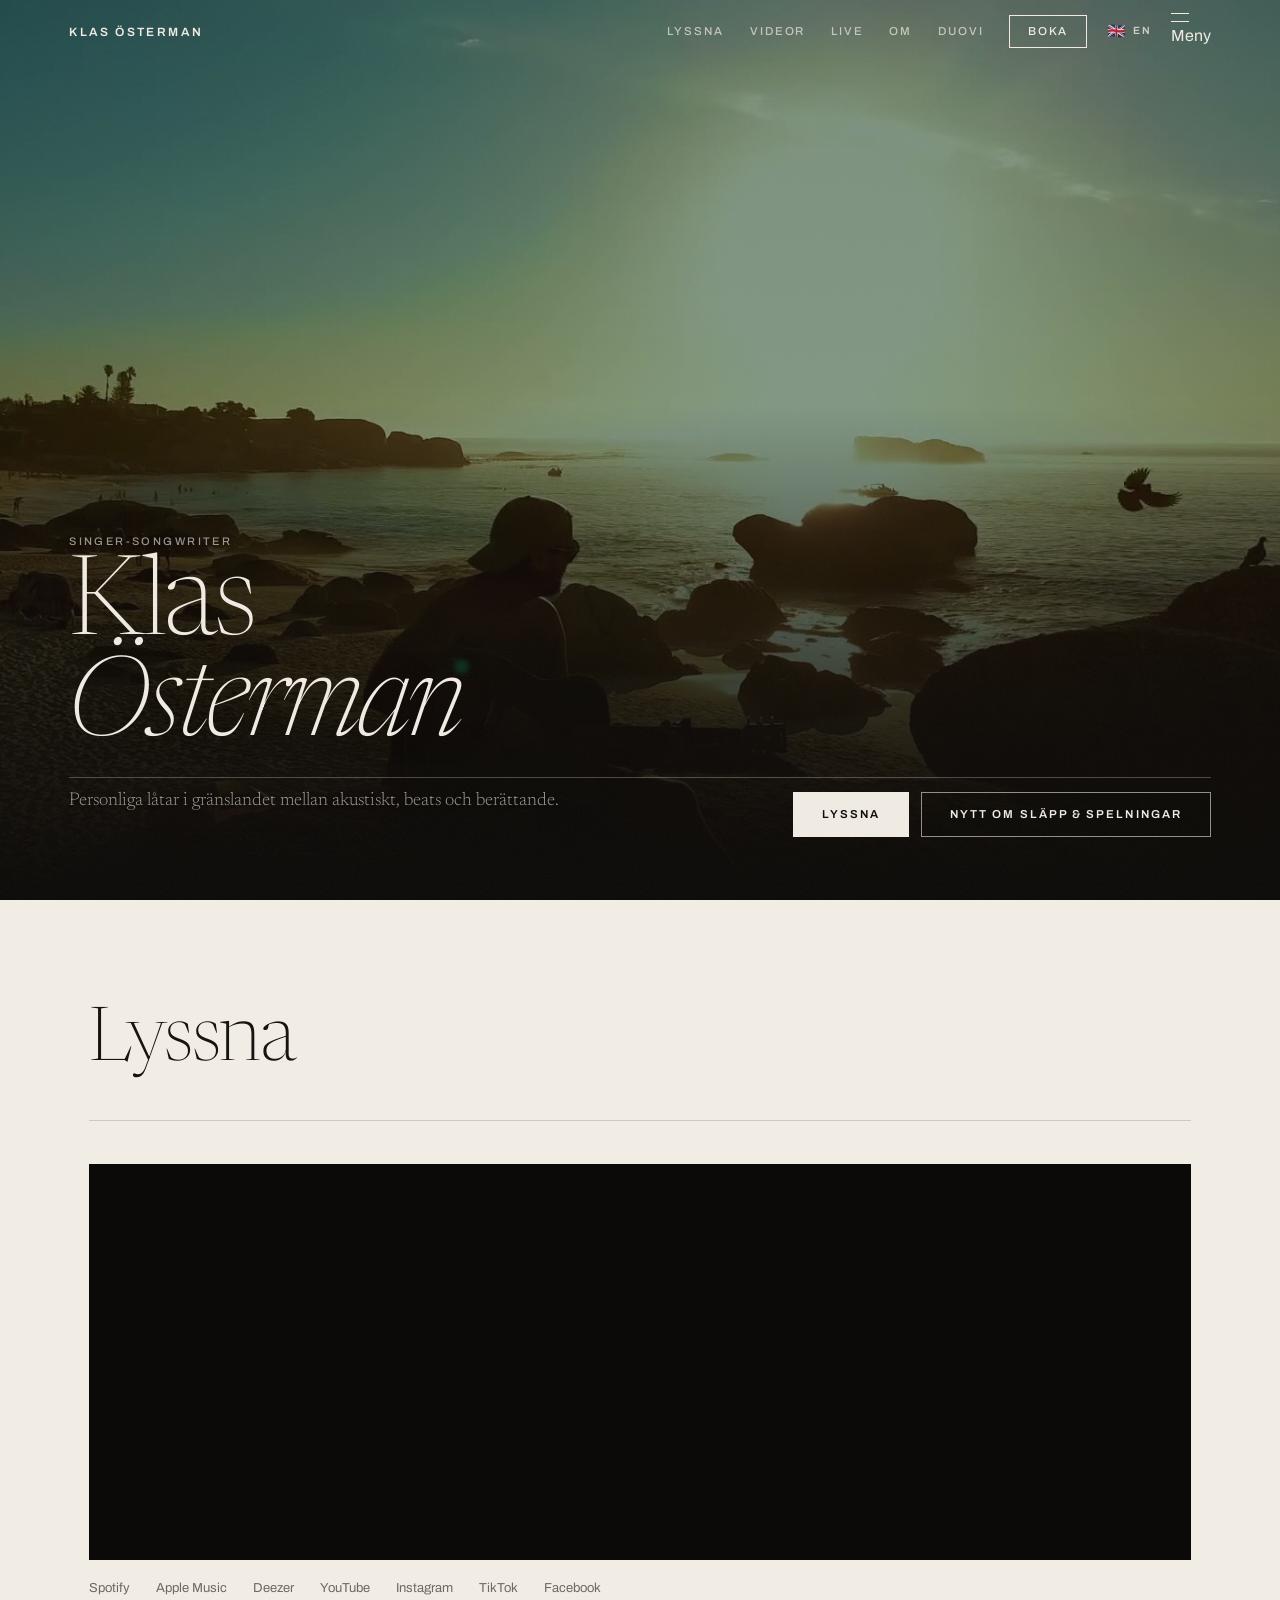
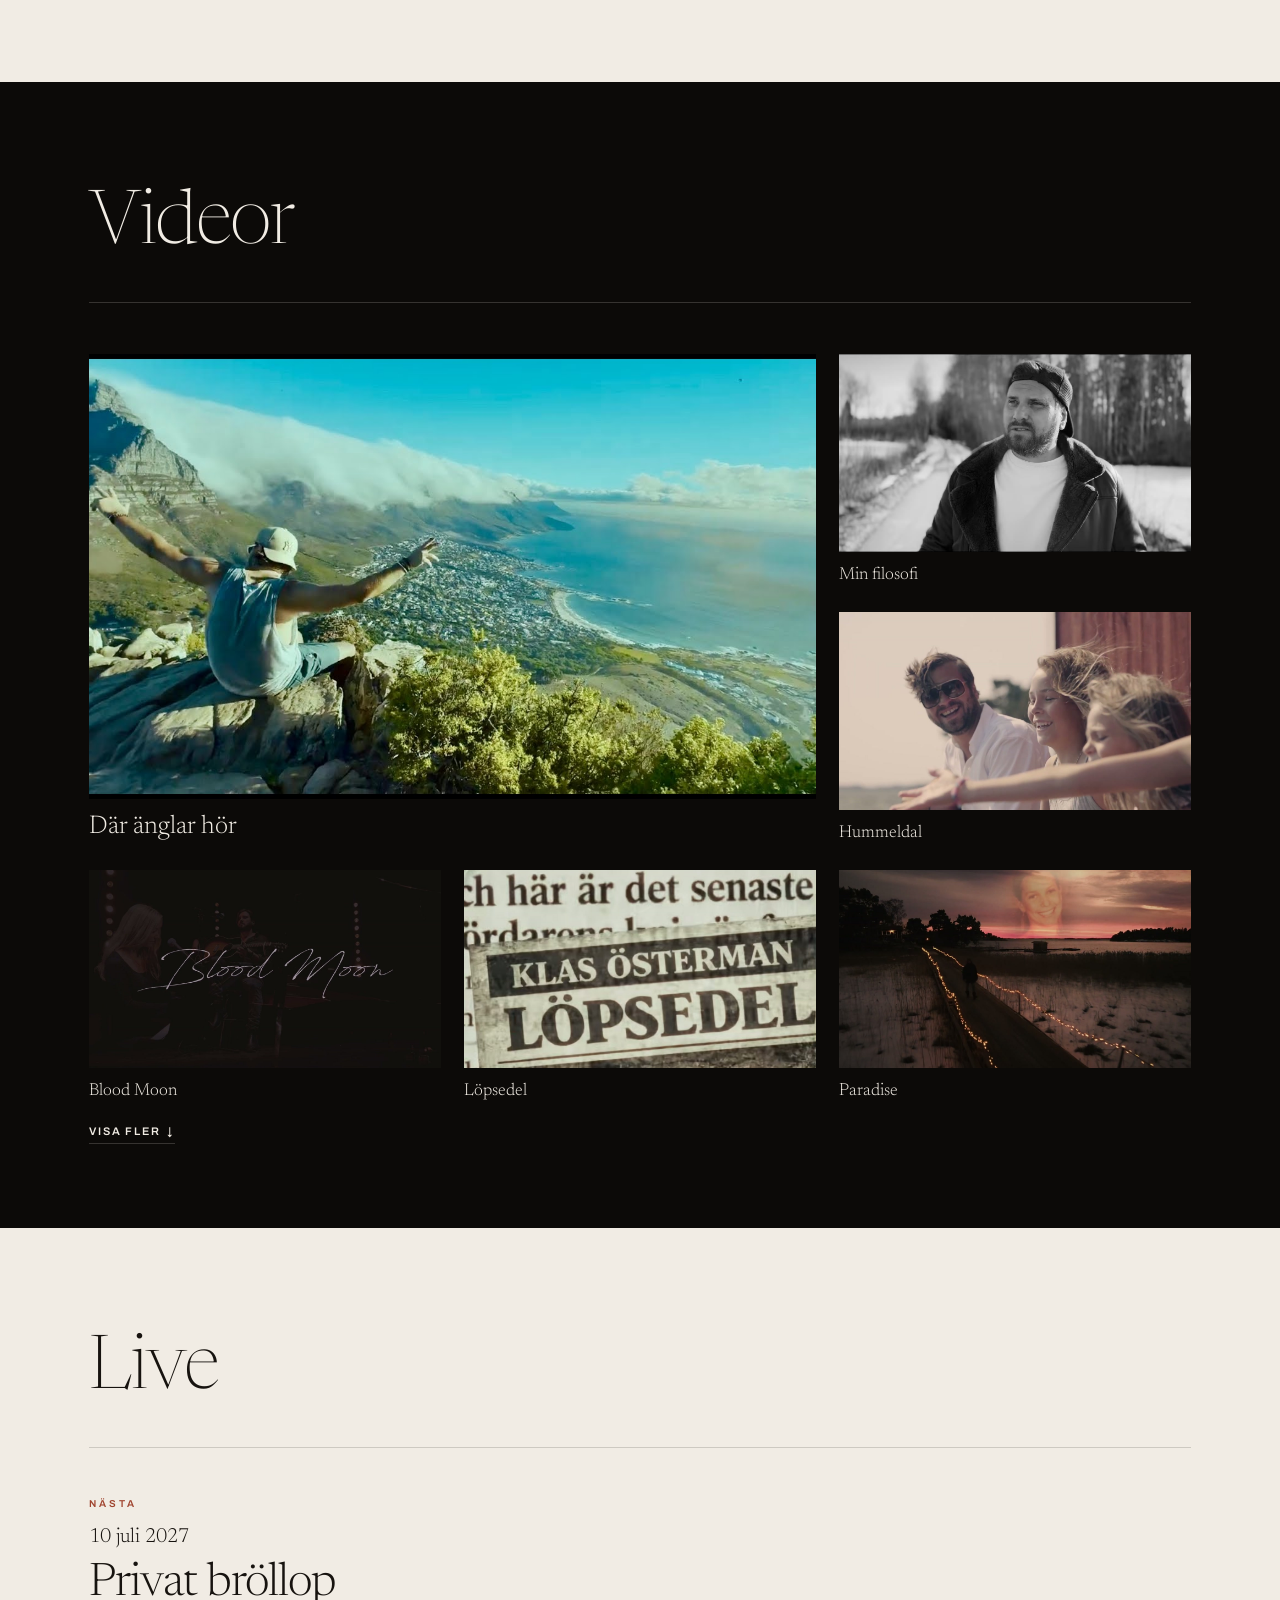
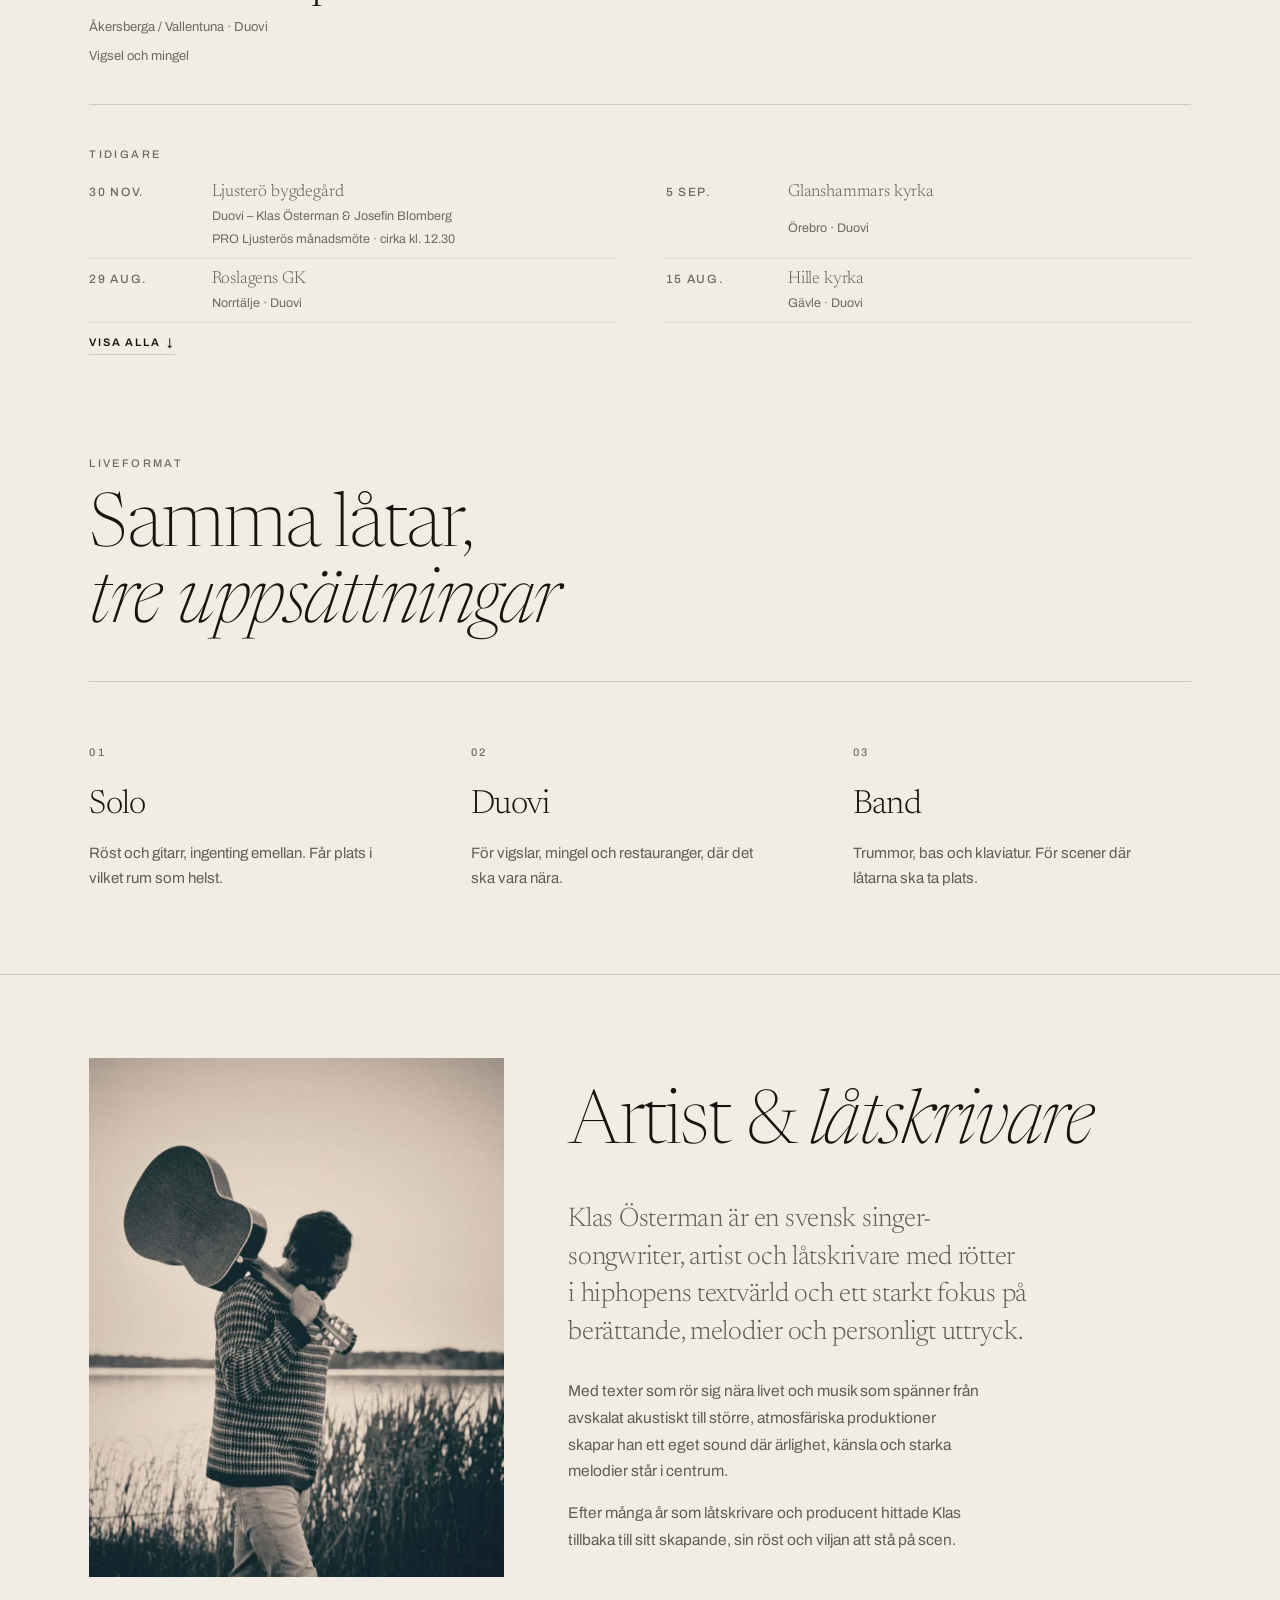
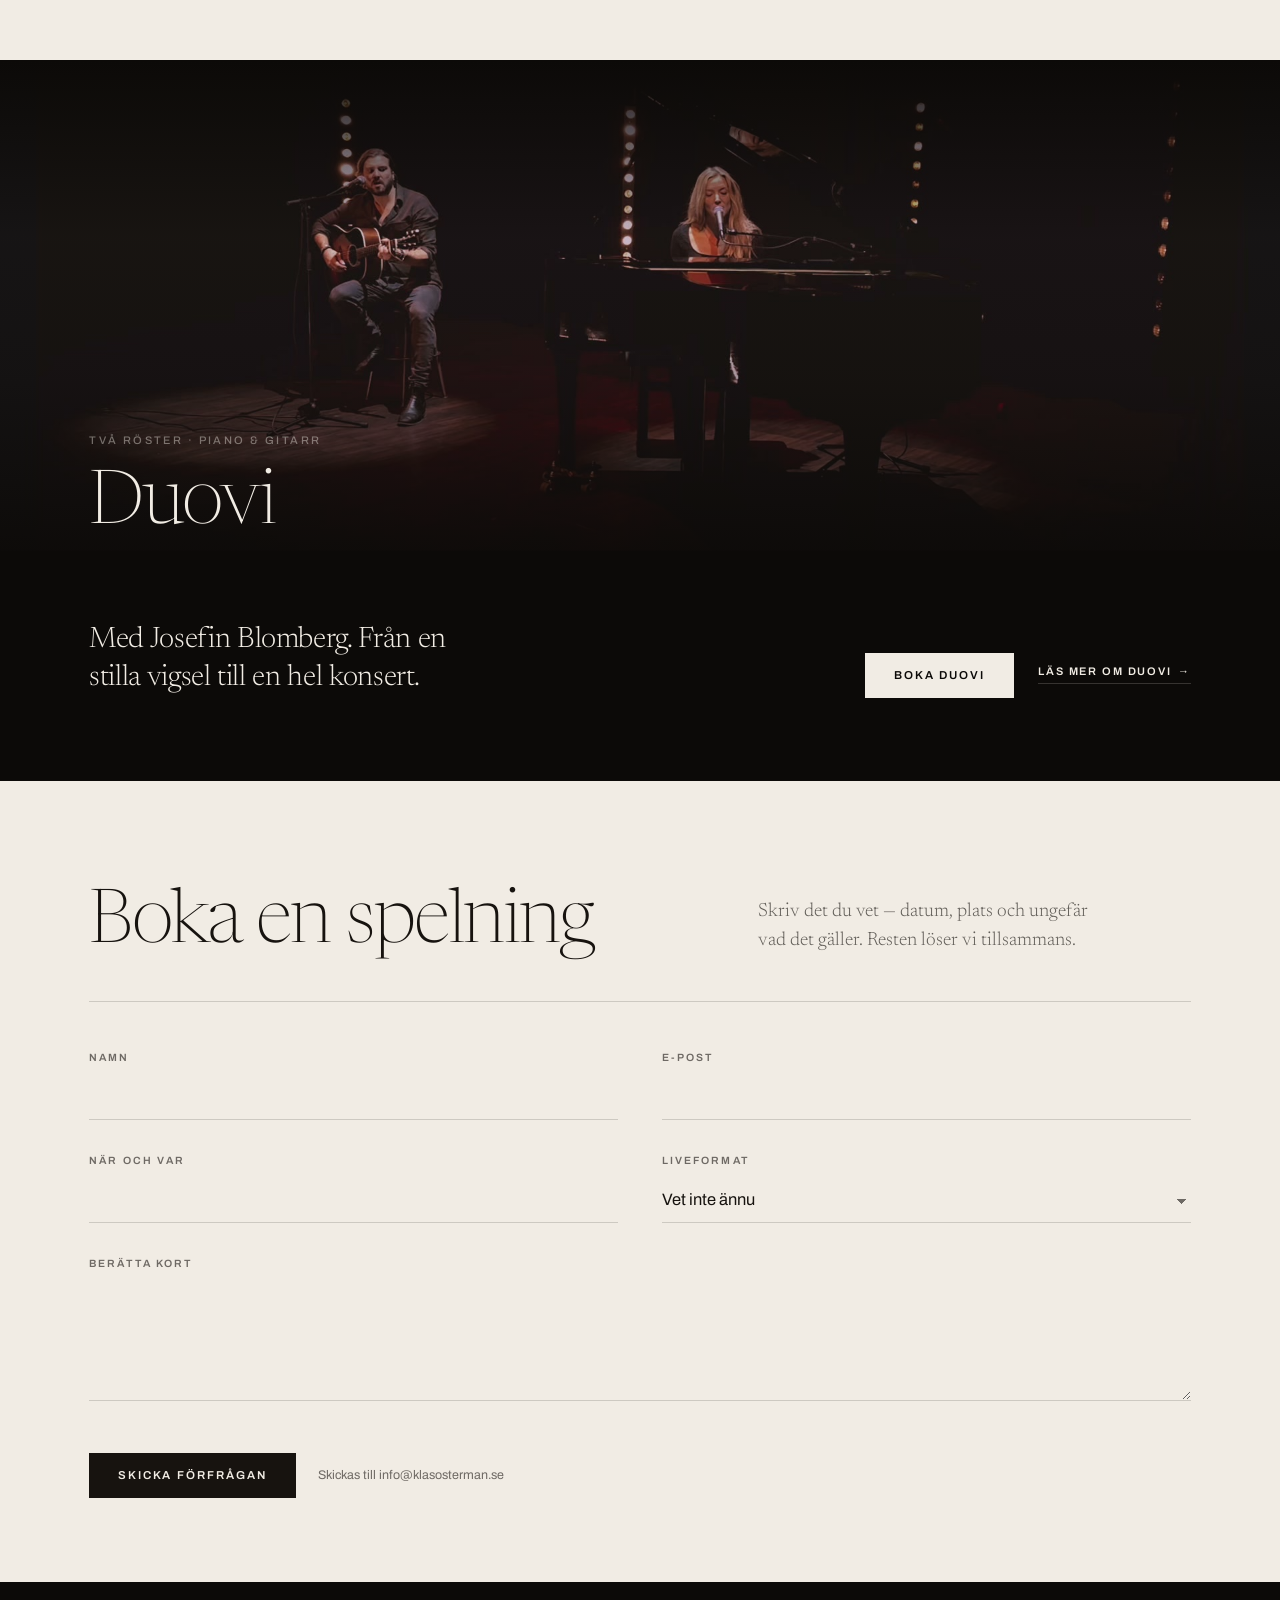
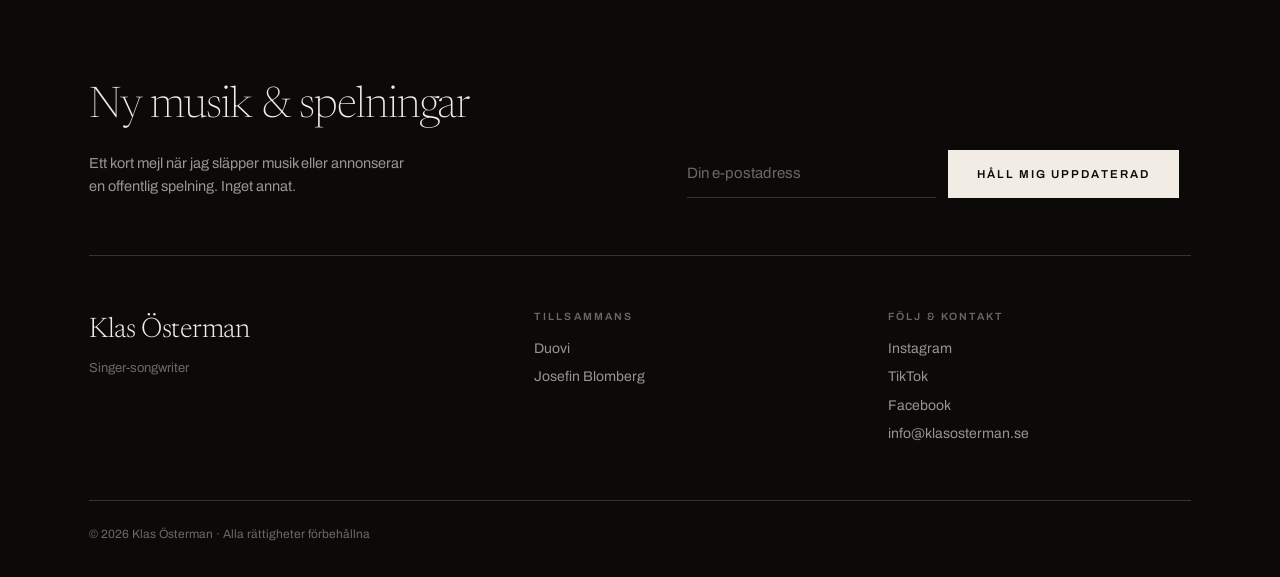
==== commit 07cd40a7: "Restore original cinematic hero video implementation" ====
--- a/index.html
+++ b/index.html
@@ -186,6 +186,30 @@
 .sprak .flagga{font-size:15px;line-height:1;letter-spacing:0}
 @media(max-width:500px){#hdr{gap:12px}.sprak,#hdr .meny{font-size:0;gap:0}}
 @media(max-width:820px){#hdr nav a:not(.bok){display:none}}
+/* Väckning på iPhone (2026-09-04). iOS spelar inte autoplay-video i strömsparläge eller
+   lågdataläge; i stället visas en play-glyf som inte gör något utan controls. Heron har
+   ingen egen kod — den litar på attributen. Första beröringen/tangenten är en användargest:
+   då spelas varje tyst video som syns i vyn och står still. Nollkostnad där autoplay redan
+   fungerar (paused är false, ingenting händer). Duovi: duken får samma hjälp. */
+(function(){
+  var vackt = false;
+  function vack(){
+    if (vackt) return;
+    var videor = document.querySelectorAll('video[muted]'), n = 0;
+    for (var i = 0; i < videor.length; i++) {
+      var v = videor[i], r = v.getBoundingClientRect();
+      if (!v.paused || r.bottom <= 0 || r.top >= innerHeight) continue;
+      v.muted = true;
+      try { var p = v.play(); if (p && p.catch) p.catch(function(){}); } catch (e) {}
+      n++;
+    }
+    if (n === 0 || videor.length === 0) vackt = true;
+  }
+  ['touchstart', 'pointerdown', 'keydown', 'scroll'].forEach(function(h){
+    document.addEventListener(h, vack, { passive: true });
+  });
+})();
+
 /* Hamburgermenyn — bara under 820 px (Klas 2026-09-04: "På mobilen: hur gör vi med meny? Kanske en
    hamburgermeny?"). Knappen Meny står bredvid Boka; lagret är sidans mörka ton med samma länkar i
    Newsreader, klonade ur headern så listan har EN källa. Stänger på länk, kryss och Esc. */
@@ -237,13 +261,6 @@
   overflow:hidden;background:var(--natt)}
 .hero .bg{position:absolute;inset:-5%}
 .hero .bg video,.hero .bg img{width:100%;height:100%;object-fit:cover}
-/* Decorative background, never an interactive video player. */
-.hero .bg video{pointer-events:none;user-select:none;-webkit-user-select:none}
-.hero .bg video::-webkit-media-controls,
-.hero .bg video::-webkit-media-controls-enclosure,
-.hero .bg video::-webkit-media-controls-panel,
-.hero .bg video::-webkit-media-controls-start-playback-button,
-.hero .bg video::-webkit-media-controls-play-button{display:none!important;-webkit-appearance:none}
 
 /* Ken Burns bara på stillbild. Mätt 2026-09-04 med hero-montage-2 (yuv420p): zoomen på VIDEON gav en
    bildruta om 50–63 ms per svep i heron (max 17,9 utan; omslaget med will-change hjälpte inte; den gamla
@@ -635,51 +652,12 @@
 <!-- ============================ HERO ============================ -->
 <div class="hero linje" id="top">
   <div class="bg">
-    <video aria-hidden="true" tabindex="-1" autoplay="autoplay" muted="muted" loop="loop" playsinline="playsinline" webkit-playsinline="true" preload="auto" disablepictureinpicture poster="assets/hero-poster.jpg">
+    <video autoplay muted loop playsinline poster="assets/hero-poster.jpg">
       <!-- hero-montage-2.mp4 (2026-09-04): samma klipp omkodat till H.264 High yuv420p, faststart.
            Originalet är High 4:4:4 Predictive/yuv444p — Chrome avkodar det i mjukvara, Safari
            (macOS och iOS) vägrar och visar bara postern. Klas: "videon startar inte i Safari". -->
-      <source src="assets/hero-montage-2.mp4?v=2" type="video/mp4">
+      <source src="assets/hero-montage-2.mp4" type="video/mp4">
     </video>
-<script>
-/* Independent silent hero: never touches Spotify or the music-video player. */
-(function(){
-  var video = document.querySelector('.hero .bg video');
-  if (!video) return;
-  video.controls = false;
-  video.removeAttribute("controls");
-  video.defaultMuted = true;
-  video.muted = true;
-  video.loop = true;
-  video.autoplay = true;
-  video.playsInline = true;
-  var pending = false;
-  function start(){
-    if (document.hidden || pending || !video.paused) return;
-    video.muted = true;
-    pending = true;
-    try {
-      var play = video.play();
-      if (play && play.then) play.then(function(){pending=false;},function(){pending=false;});
-      else pending=false;
-    } catch(e) {pending=false;}
-  }
-  video.addEventListener('loadeddata', start);
-  video.addEventListener('canplay', start);
-  video.addEventListener('pause', function(){setTimeout(start, 200);});
-  video.addEventListener('ended', function(){video.currentTime=0;start();});
-  window.addEventListener('pageshow', start);
-  window.addEventListener('focus', start);
-  document.addEventListener('visibilitychange', start);
-  ['pointerdown','touchstart','keydown'].forEach(function(event){
-    document.addEventListener(event,start,{passive:true});
-  });
-  if ('IntersectionObserver' in window) new IntersectionObserver(function(entries){
-    if (entries[0].isIntersecting) start();
-  }).observe(video);
-  [0,250,1000,3000].forEach(function(delay){setTimeout(start,delay);});
-})();
-</script>
 
   </div>
   <div class="in">
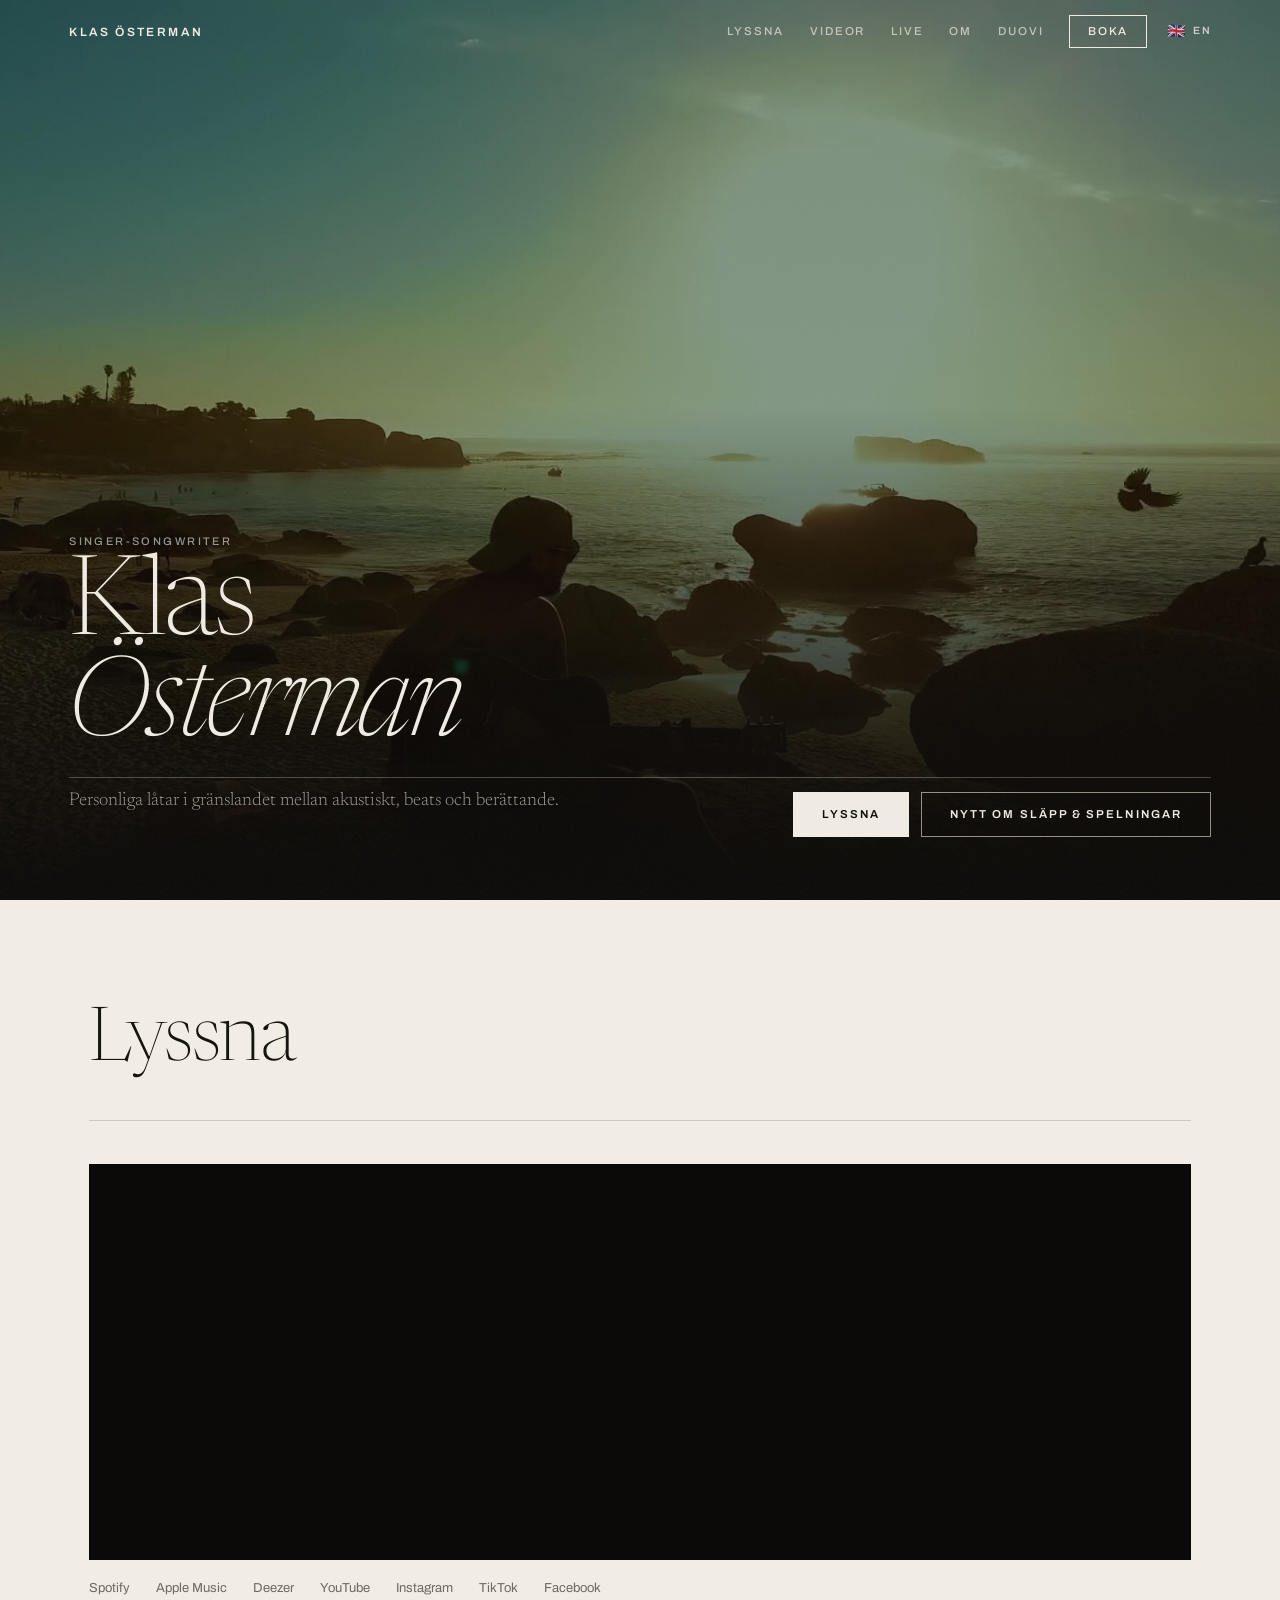
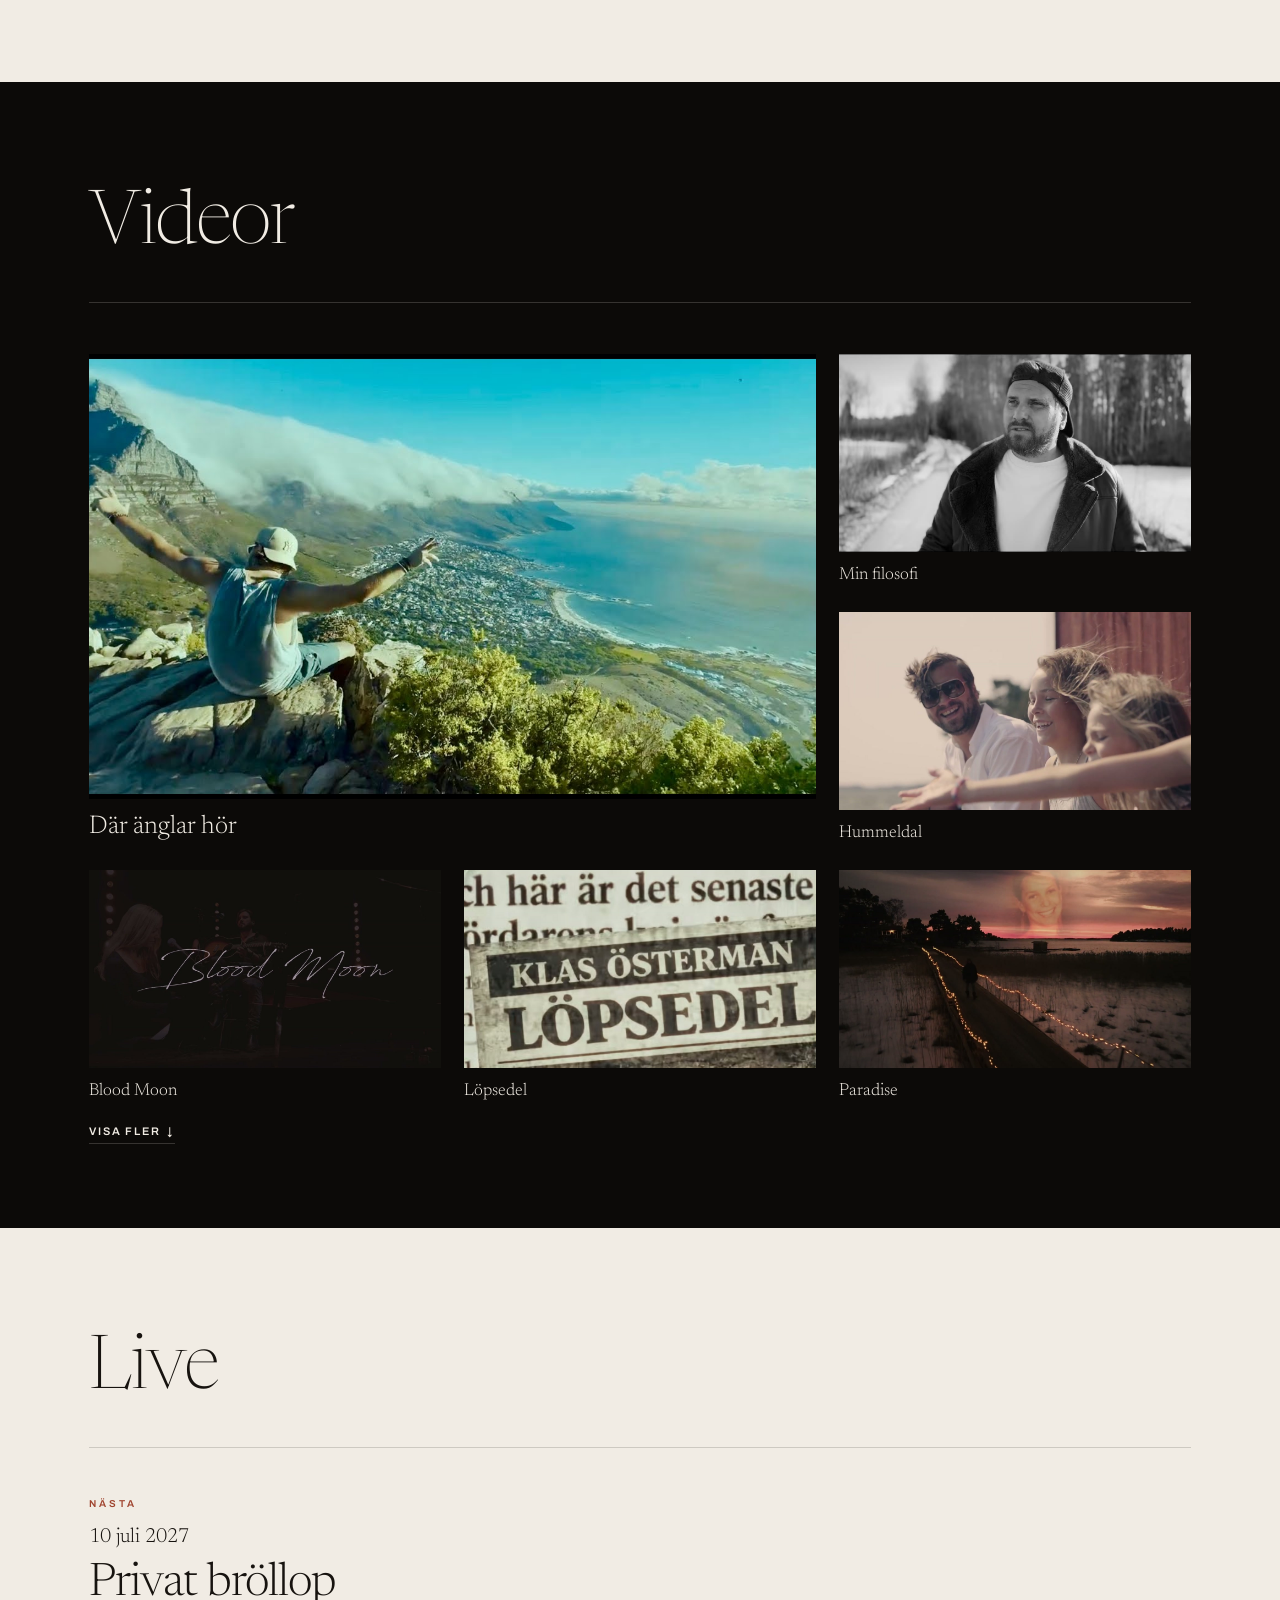
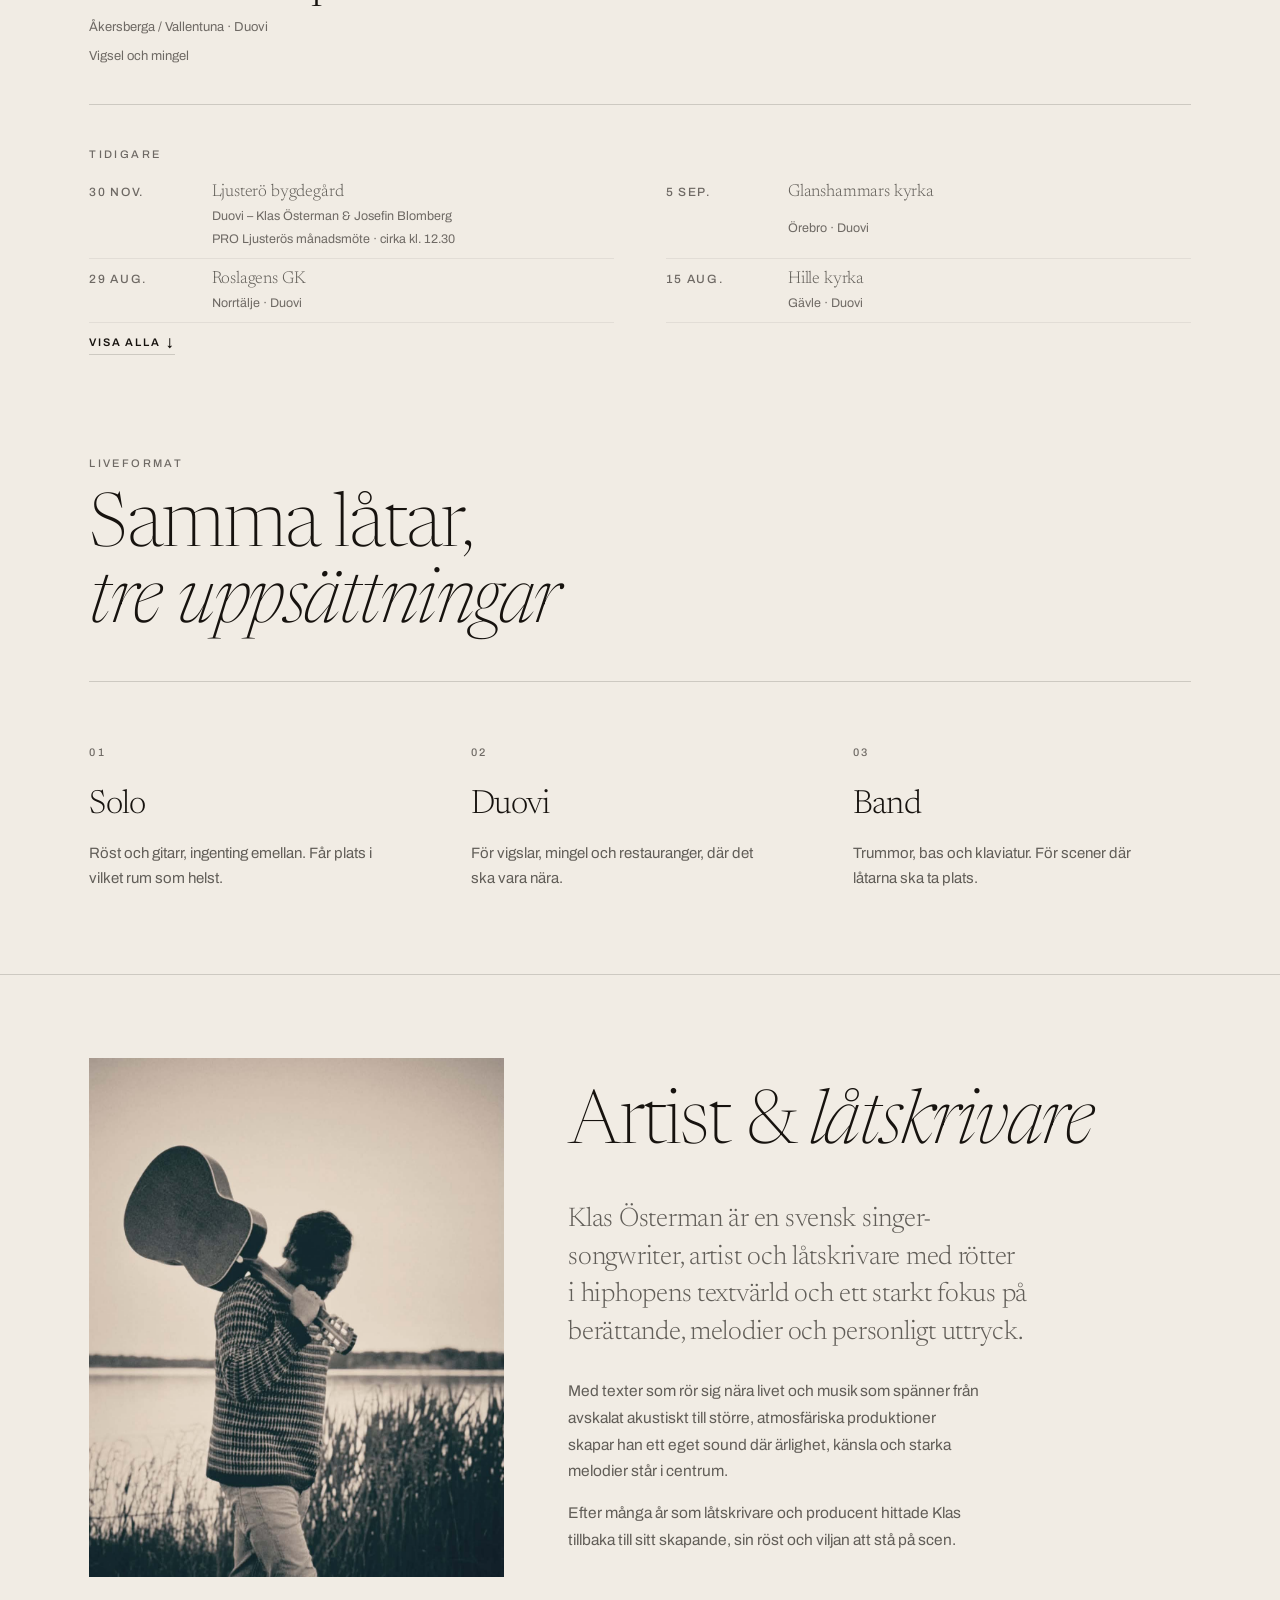
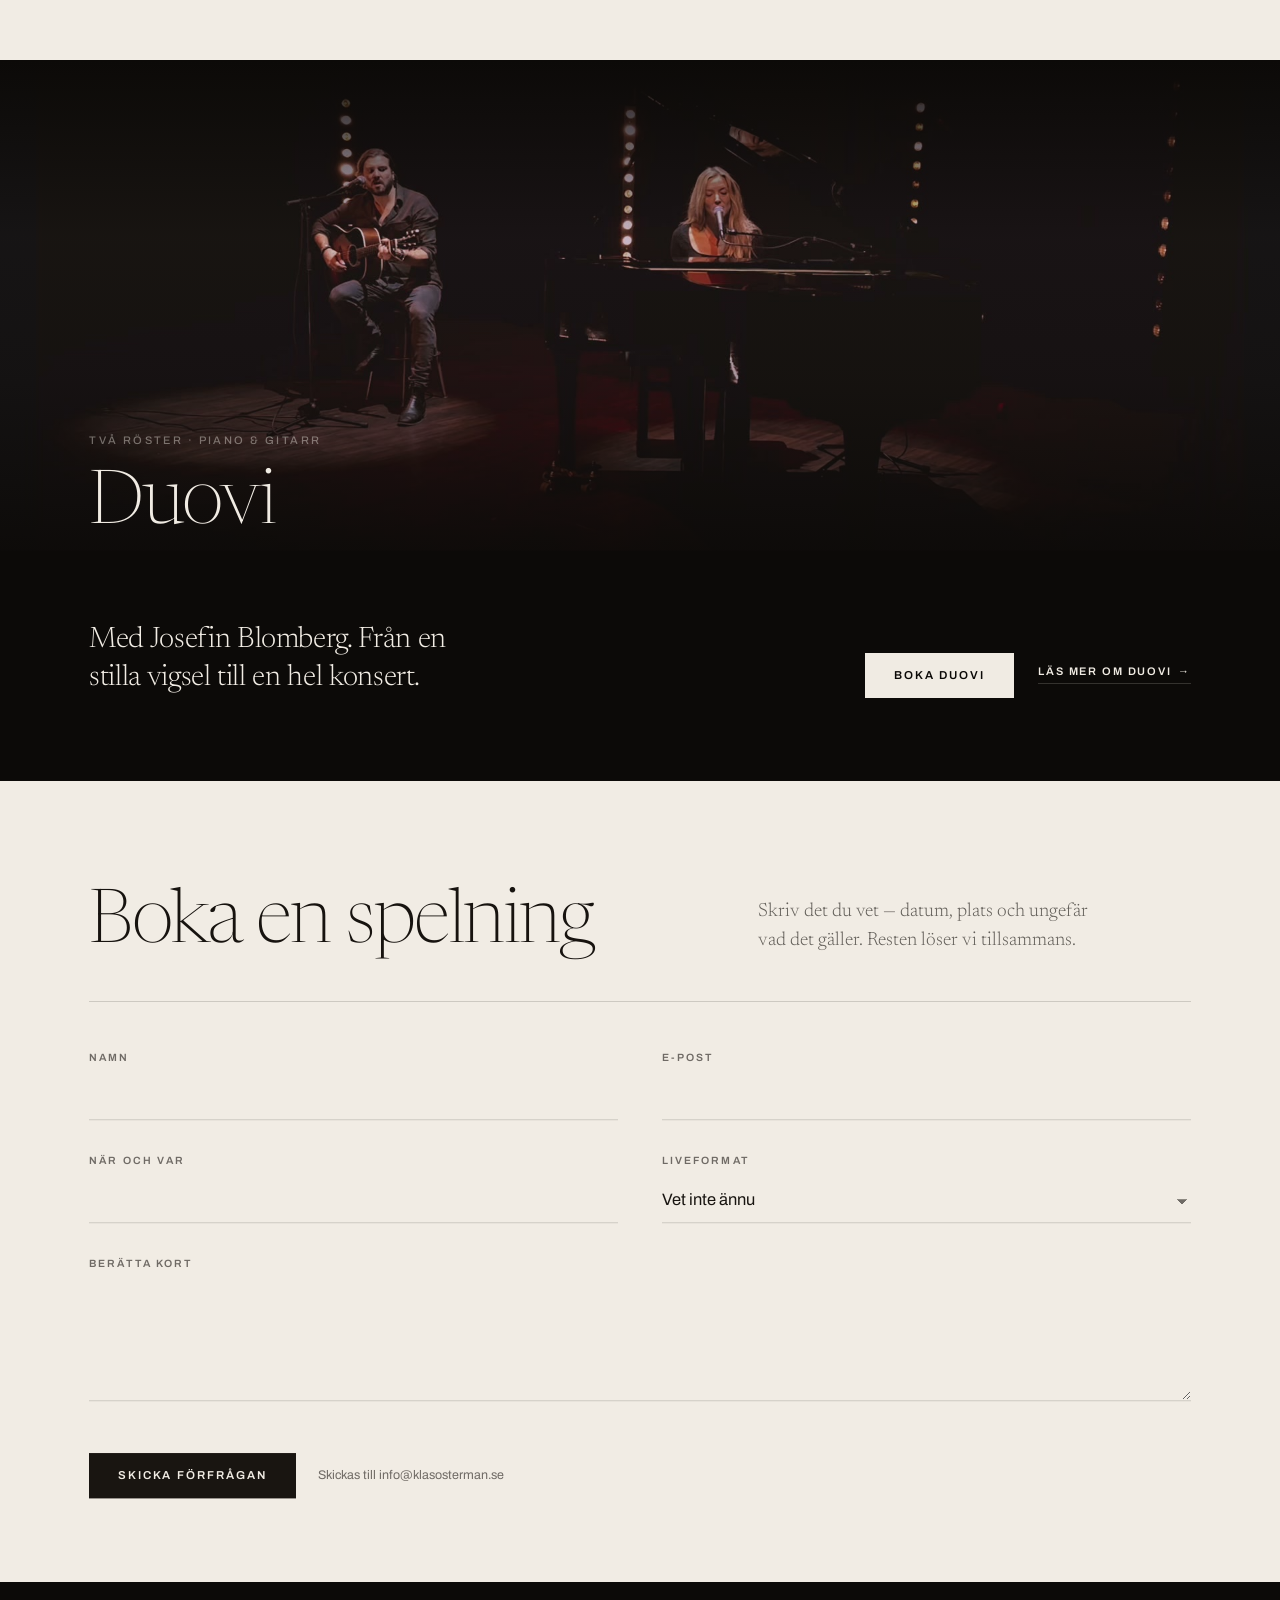
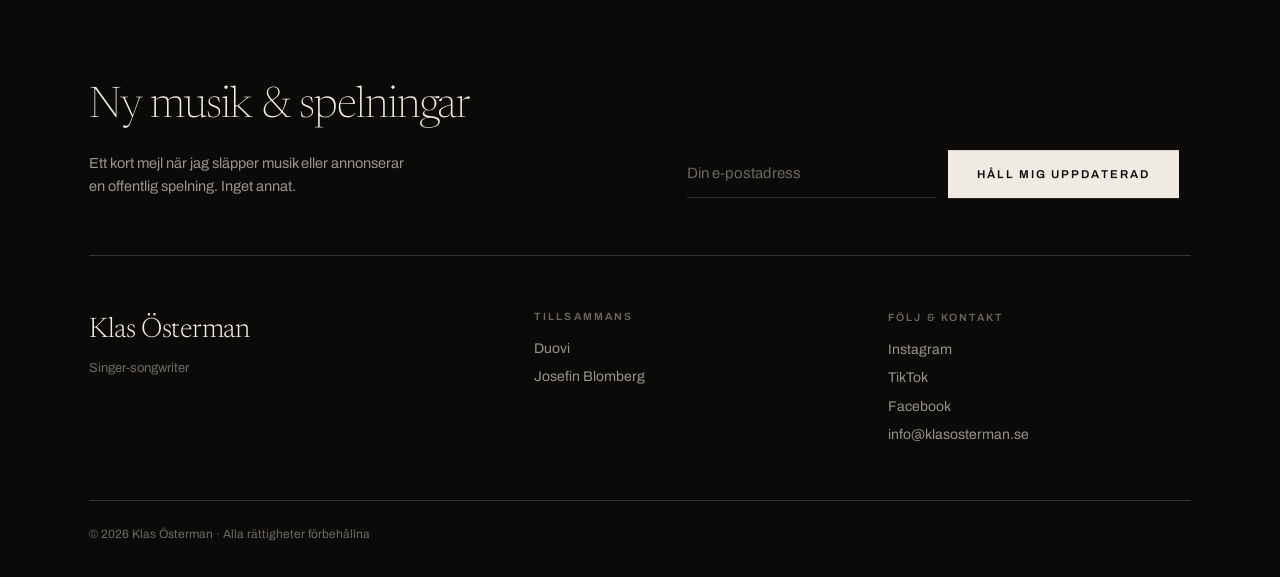
==== commit 10d2262b: "Restore pre-session homepage code preserving approved footer links" ====
--- a/index.html
+++ b/index.html
@@ -186,30 +186,6 @@
 .sprak .flagga{font-size:15px;line-height:1;letter-spacing:0}
 @media(max-width:500px){#hdr{gap:12px}.sprak,#hdr .meny{font-size:0;gap:0}}
 @media(max-width:820px){#hdr nav a:not(.bok){display:none}}
-/* Väckning på iPhone (2026-09-04). iOS spelar inte autoplay-video i strömsparläge eller
-   lågdataläge; i stället visas en play-glyf som inte gör något utan controls. Heron har
-   ingen egen kod — den litar på attributen. Första beröringen/tangenten är en användargest:
-   då spelas varje tyst video som syns i vyn och står still. Nollkostnad där autoplay redan
-   fungerar (paused är false, ingenting händer). Duovi: duken får samma hjälp. */
-(function(){
-  var vackt = false;
-  function vack(){
-    if (vackt) return;
-    var videor = document.querySelectorAll('video[muted]'), n = 0;
-    for (var i = 0; i < videor.length; i++) {
-      var v = videor[i], r = v.getBoundingClientRect();
-      if (!v.paused || r.bottom <= 0 || r.top >= innerHeight) continue;
-      v.muted = true;
-      try { var p = v.play(); if (p && p.catch) p.catch(function(){}); } catch (e) {}
-      n++;
-    }
-    if (n === 0 || videor.length === 0) vackt = true;
-  }
-  ['touchstart', 'pointerdown', 'keydown', 'scroll'].forEach(function(h){
-    document.addEventListener(h, vack, { passive: true });
-  });
-})();
-
 /* Hamburgermenyn — bara under 820 px (Klas 2026-09-04: "På mobilen: hur gör vi med meny? Kanske en
    hamburgermeny?"). Knappen Meny står bredvid Boka; lagret är sidans mörka ton med samma länkar i
    Newsreader, klonade ur headern så listan har EN källa. Stänger på länk, kryss och Esc. */
@@ -261,7 +237,6 @@
   overflow:hidden;background:var(--natt)}
 .hero .bg{position:absolute;inset:-5%}
 .hero .bg video,.hero .bg img{width:100%;height:100%;object-fit:cover}
-
 /* Ken Burns bara på stillbild. Mätt 2026-09-04 med hero-montage-2 (yuv420p): zoomen på VIDEON gav en
    bildruta om 50–63 ms per svep i heron (max 17,9 utan; omslaget med will-change hjälpte inte; den gamla
    yuv444-filen klarade sig för att Chrome avkodar den i mjukvara utanför videolagret). Duovi har img. */
@@ -652,13 +627,12 @@
 <!-- ============================ HERO ============================ -->
 <div class="hero linje" id="top">
   <div class="bg">
-    <video autoplay muted loop playsinline poster="assets/hero-poster.jpg">
+    <video autoplay="autoplay" muted="muted" loop="loop" playsinline="playsinline" webkit-playsinline="true" preload="auto" disablepictureinpicture poster="assets/hero-poster.jpg">
       <!-- hero-montage-2.mp4 (2026-09-04): samma klipp omkodat till H.264 High yuv420p, faststart.
            Originalet är High 4:4:4 Predictive/yuv444p — Chrome avkodar det i mjukvara, Safari
            (macOS och iOS) vägrar och visar bara postern. Klas: "videon startar inte i Safari". -->
-      <source src="assets/hero-montage-2.mp4" type="video/mp4">
+      <source src="assets/hero-montage-2.mp4?v=2" type="video/mp4">
     </video>
-
   </div>
   <div class="in">
     <div class="topp">
@@ -1277,6 +1251,54 @@
   document.addEventListener('keydown', function(e){ if (e.key === 'Escape' && lb.classList.contains('pa') && !iHelskarm()) stang(); });
 })();
 
+/* Väckning på iPhone (2026-09-04). iOS spelar inte autoplay-video i strömsparläge eller
+   lågdataläge; i stället visas en play-glyf som inte gör något utan controls. Heron har
+   ingen egen kod — den litar på attributen. Första beröringen/tangenten är en användargest:
+   då spelas varje tyst video som syns i vyn och står still. Nollkostnad där autoplay redan
+   fungerar (paused är false, ingenting händer). Duovi: duken får samma hjälp. */
+(function(){
+  var hero = document.querySelector('.hero .bg video');
+  if (!hero) return;
+  hero.defaultMuted = true;
+  hero.muted = true;
+  hero.setAttribute('muted', '');
+  hero.setAttribute('playsinline', '');
+  hero.setAttribute('webkit-playsinline', '');
+  function spela(){
+    hero.muted = true;
+    var p;
+    try { p = hero.play(); } catch (e) { return; }
+    if (p && p.catch) p.catch(function(){});
+  }
+  if (hero.readyState >= 2) spela();
+  else hero.addEventListener('canplay', spela, { once: true });
+  hero.addEventListener('loadeddata', spela, { once: true });
+  addEventListener('pageshow', spela);
+  document.addEventListener('visibilitychange', function(){ if (!document.hidden) spela(); });
+  [250, 1000, 3000].forEach(function(ms){ setTimeout(spela, ms); });
+})();
+
+/* Väckning på iPhone. Första beröringen/tangenten är en användargest; då spelas varje
+   tyst video som syns i vyn och står still. Nollkostnad där autoplay redan fungerar. */
+(function(){
+  var vackt = false;
+  function vack(){
+    if (vackt) return;
+    var videor = document.querySelectorAll('video[muted]'), n = 0;
+    for (var i = 0; i < videor.length; i++) {
+      var v = videor[i], r = v.getBoundingClientRect();
+      if (!v.paused || r.bottom <= 0 || r.top >= innerHeight) continue;
+      v.muted = true;
+      try { var p = v.play(); if (p && p.catch) p.catch(function(){}); } catch (e) {}
+      n++;
+    }
+    if (n === 0 || videor.length === 0) vackt = true;
+  }
+  ['touchstart', 'pointerdown', 'keydown', 'scroll'].forEach(function(h){
+    document.addEventListener(h, vack, { passive: true });
+  });
+})();
+
 /* Hamburgermenyn (se CSS-kommentaren). Länkarna och wordmarken klonas ur headern. Lagret
    ligger över headern (z 90 mot 70); stänger på länk, kryss, Esc. Ankarhoppet sköts sedan av
    det vanliga klicklyssnaren på a[href^="#"] — lagrets lyssnare kör först och släpper Lenis. */
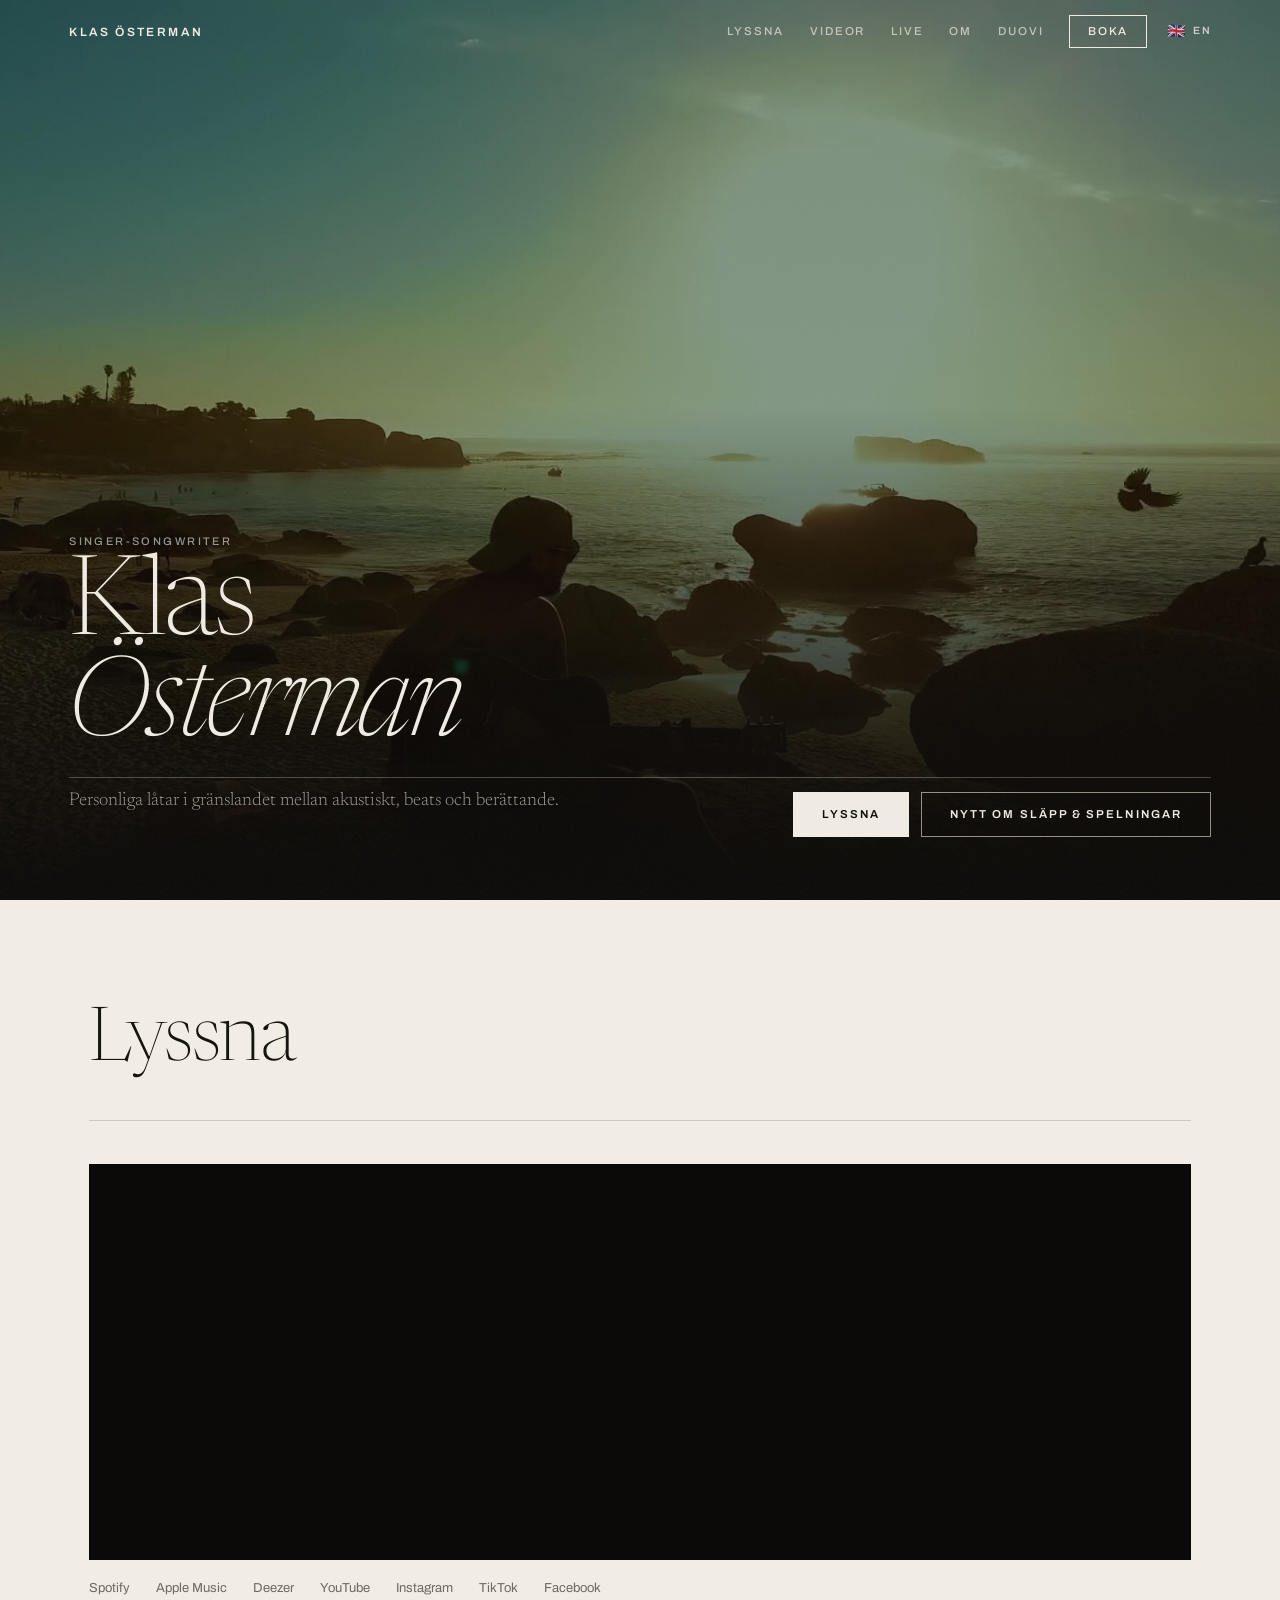
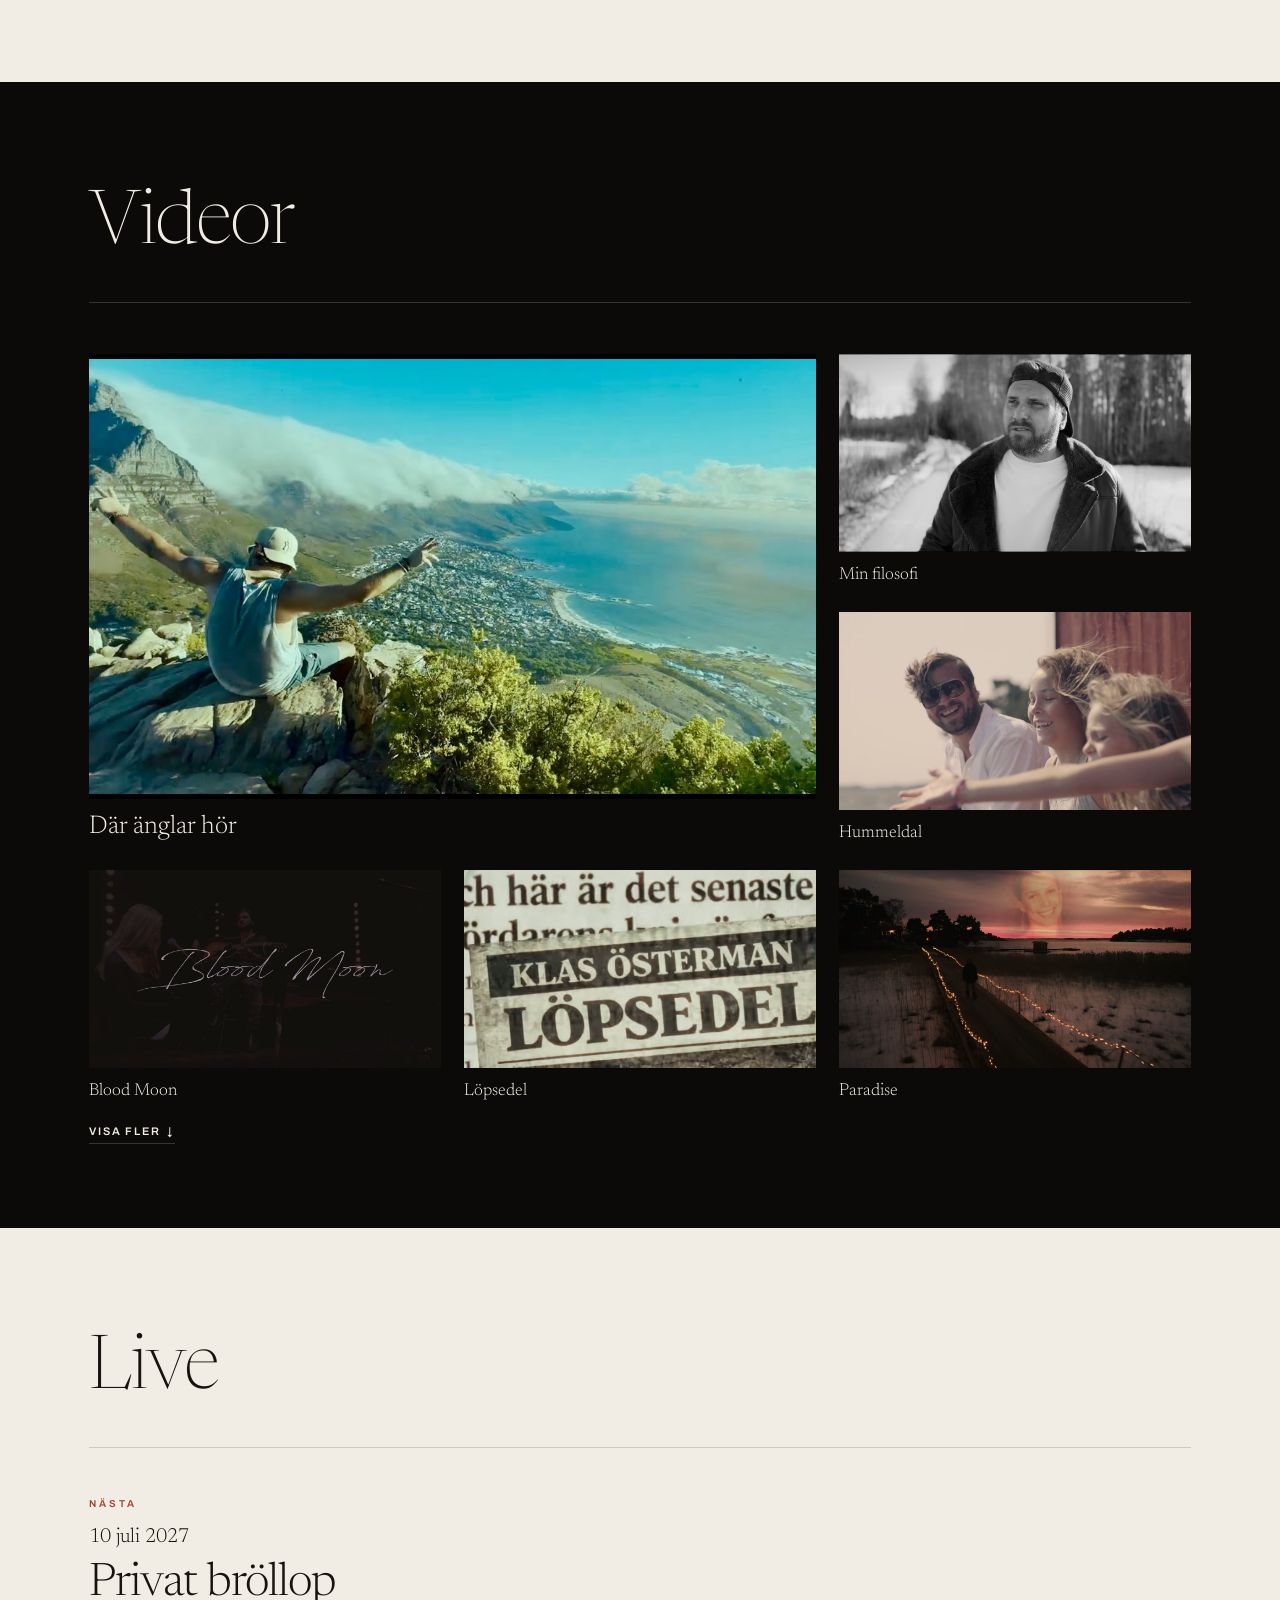
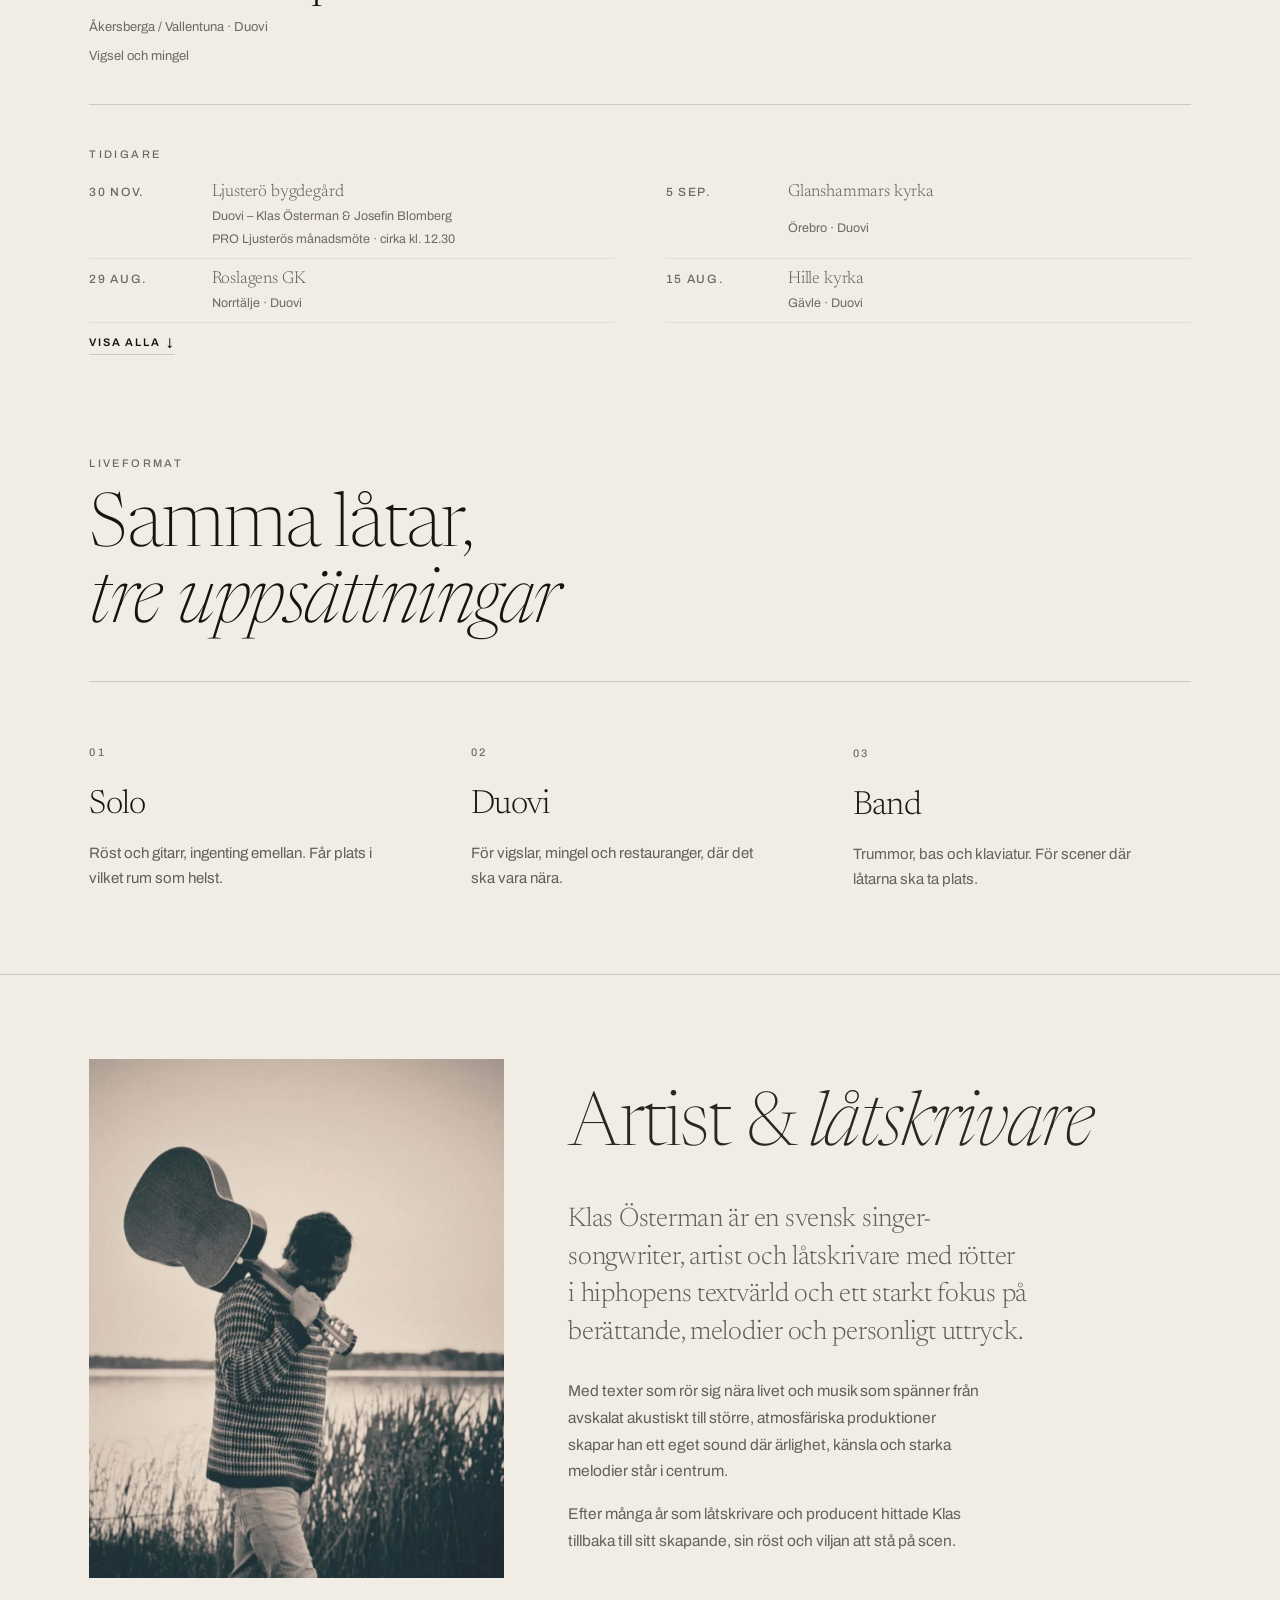
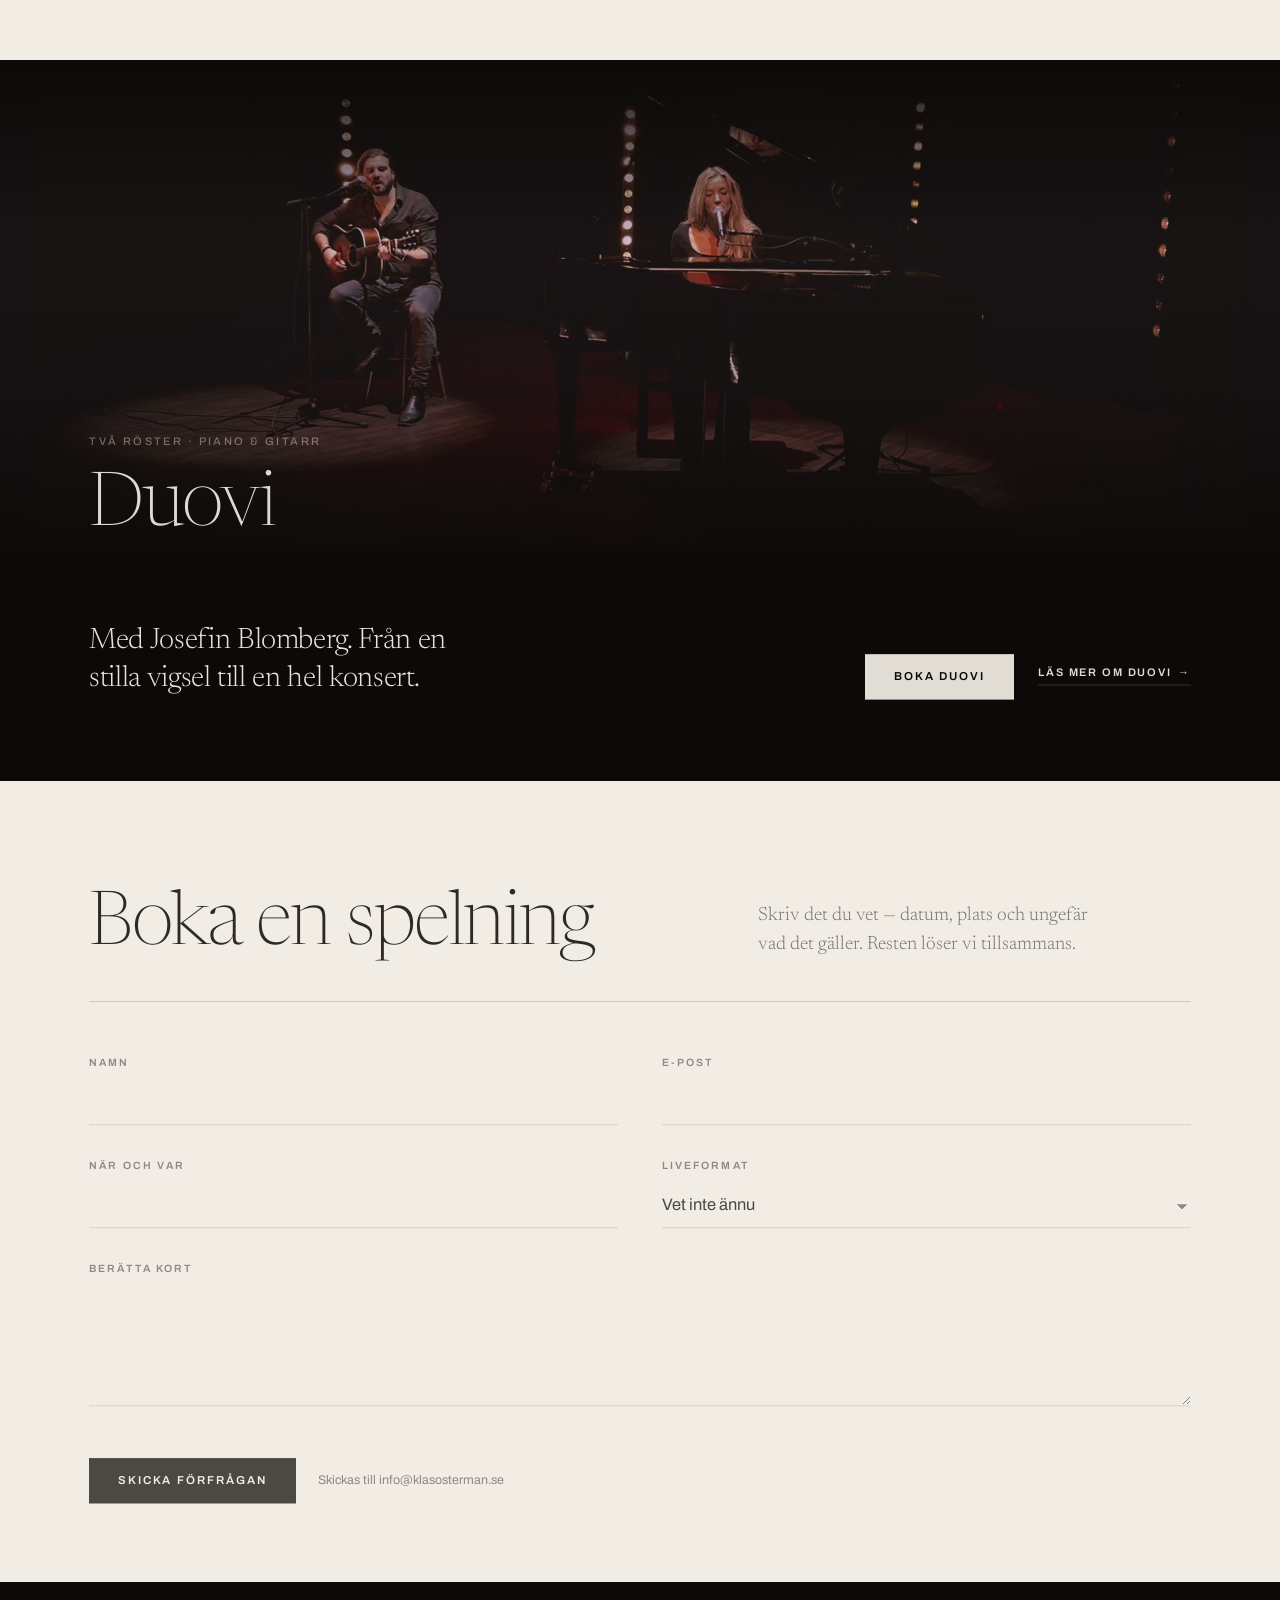
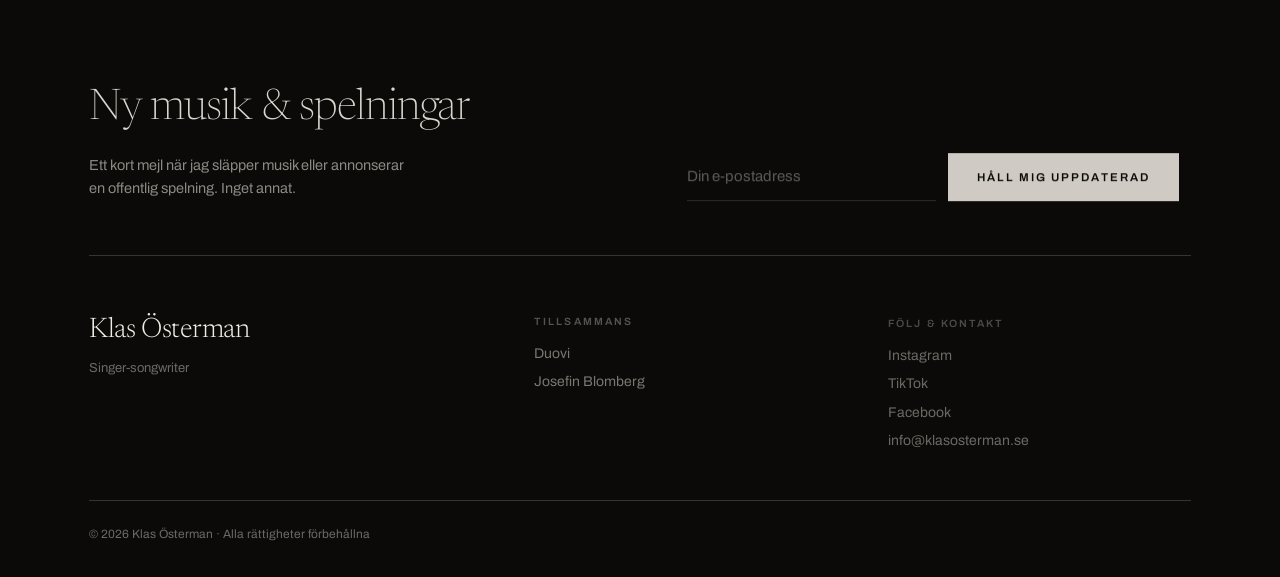
==== commit 5936d4f4: "Coordinate hero playback with visibility and fresh-page scroll restoration" ====
--- a/index.html
+++ b/index.html
@@ -49,7 +49,13 @@
      Checken körs med   MALFIL=mockups/kvall.html node scripts/check.js
 ============================================================================ -->
 <html lang="sv">
-<head>
+<head><script>
+(function(){
+ var nav=performance.getEntriesByType('navigation')[0];
+ var fresh=(!nav || nav.type==='navigate') && !location.hash && !new URLSearchParams(location.search).has('jump');
+ if(fresh){history.scrollRestoration='manual';addEventListener('pageshow',function(e){if(!e.persisted){if(window.__lenis)window.__lenis.scrollTo(0,{immediate:true});else scrollTo(0,0);}});}
+})();
+</script>
 <meta charset="utf-8">
 <meta name="viewport" content="width=device-width, initial-scale=1">
 <title>Klas Österman — Singer-songwriter</title>
@@ -1251,52 +1257,25 @@
   document.addEventListener('keydown', function(e){ if (e.key === 'Escape' && lb.classList.contains('pa') && !iHelskarm()) stang(); });
 })();
 
-/* Väckning på iPhone (2026-09-04). iOS spelar inte autoplay-video i strömsparläge eller
-   lågdataläge; i stället visas en play-glyf som inte gör något utan controls. Heron har
-   ingen egen kod — den litar på attributen. Första beröringen/tangenten är en användargest:
-   då spelas varje tyst video som syns i vyn och står still. Nollkostnad där autoplay redan
-   fungerar (paused är false, ingenting händer). Duovi: duken får samma hjälp. */
-(function(){
-  var hero = document.querySelector('.hero .bg video');
-  if (!hero) return;
-  hero.defaultMuted = true;
-  hero.muted = true;
-  hero.setAttribute('muted', '');
-  hero.setAttribute('playsinline', '');
-  hero.setAttribute('webkit-playsinline', '');
-  function spela(){
-    hero.muted = true;
-    var p;
-    try { p = hero.play(); } catch (e) { return; }
-    if (p && p.catch) p.catch(function(){});
-  }
-  if (hero.readyState >= 2) spela();
-  else hero.addEventListener('canplay', spela, { once: true });
-  hero.addEventListener('loadeddata', spela, { once: true });
-  addEventListener('pageshow', spela);
-  document.addEventListener('visibilitychange', function(){ if (!document.hidden) spela(); });
-  [250, 1000, 3000].forEach(function(ms){ setTimeout(spela, ms); });
-})();
-
-/* Väckning på iPhone. Första beröringen/tangenten är en användargest; då spelas varje
-   tyst video som syns i vyn och står still. Nollkostnad där autoplay redan fungerar. */
-(function(){
-  var vackt = false;
-  function vack(){
-    if (vackt) return;
-    var videor = document.querySelectorAll('video[muted]'), n = 0;
-    for (var i = 0; i < videor.length; i++) {
-      var v = videor[i], r = v.getBoundingClientRect();
-      if (!v.paused || r.bottom <= 0 || r.top >= innerHeight) continue;
-      v.muted = true;
-      try { var p = v.play(); if (p && p.catch) p.catch(function(){}); } catch (e) {}
-      n++;
-    }
-    if (n === 0 || videor.length === 0) vackt = true;
-  }
-  ['touchstart', 'pointerdown', 'keydown', 'scroll'].forEach(function(h){
-    document.addEventListener(h, vack, { passive: true });
-  });
+/* Keep the silent hero alive when Safari restores or reveals the page. */
+(function(){
+ var v=document.querySelector('.hero .bg video');if(!v)return;
+ v.defaultMuted=true;v.muted=true;v.loop=true;v.playsInline=true;
+ var pending=false, timer=0;
+ function visible(){var r=v.getBoundingClientRect();return !document.hidden && r.bottom>0 && r.top<innerHeight;}
+ function start(){
+  if(!visible() || !v.paused || pending)return;
+  pending=true;v.muted=true;
+  try{var p=v.play();if(p&&p.then)p.then(function(){pending=false;},function(){pending=false;});else pending=false;}catch(e){pending=false;}
+ }
+ function later(){clearTimeout(timer);timer=setTimeout(start,150);}
+ ['loadeddata','canplay'].forEach(function(e){v.addEventListener(e,start);});
+ v.addEventListener('pause',later);
+ ['pageshow','focus','load'].forEach(function(e){addEventListener(e,later);});
+ document.addEventListener('visibilitychange',later);
+ ['pointerdown','touchstart','keydown','scroll'].forEach(function(e){document.addEventListener(e,start,{passive:true});});
+ if('IntersectionObserver' in window)new IntersectionObserver(function(entries){if(entries[0].isIntersecting)later();},{threshold:0.01}).observe(v);
+ [0,250,1000,3000].forEach(function(t){setTimeout(start,t);});
 })();
 
 /* Hamburgermenyn (se CSS-kommentaren). Länkarna och wordmarken klonas ur headern. Lagret
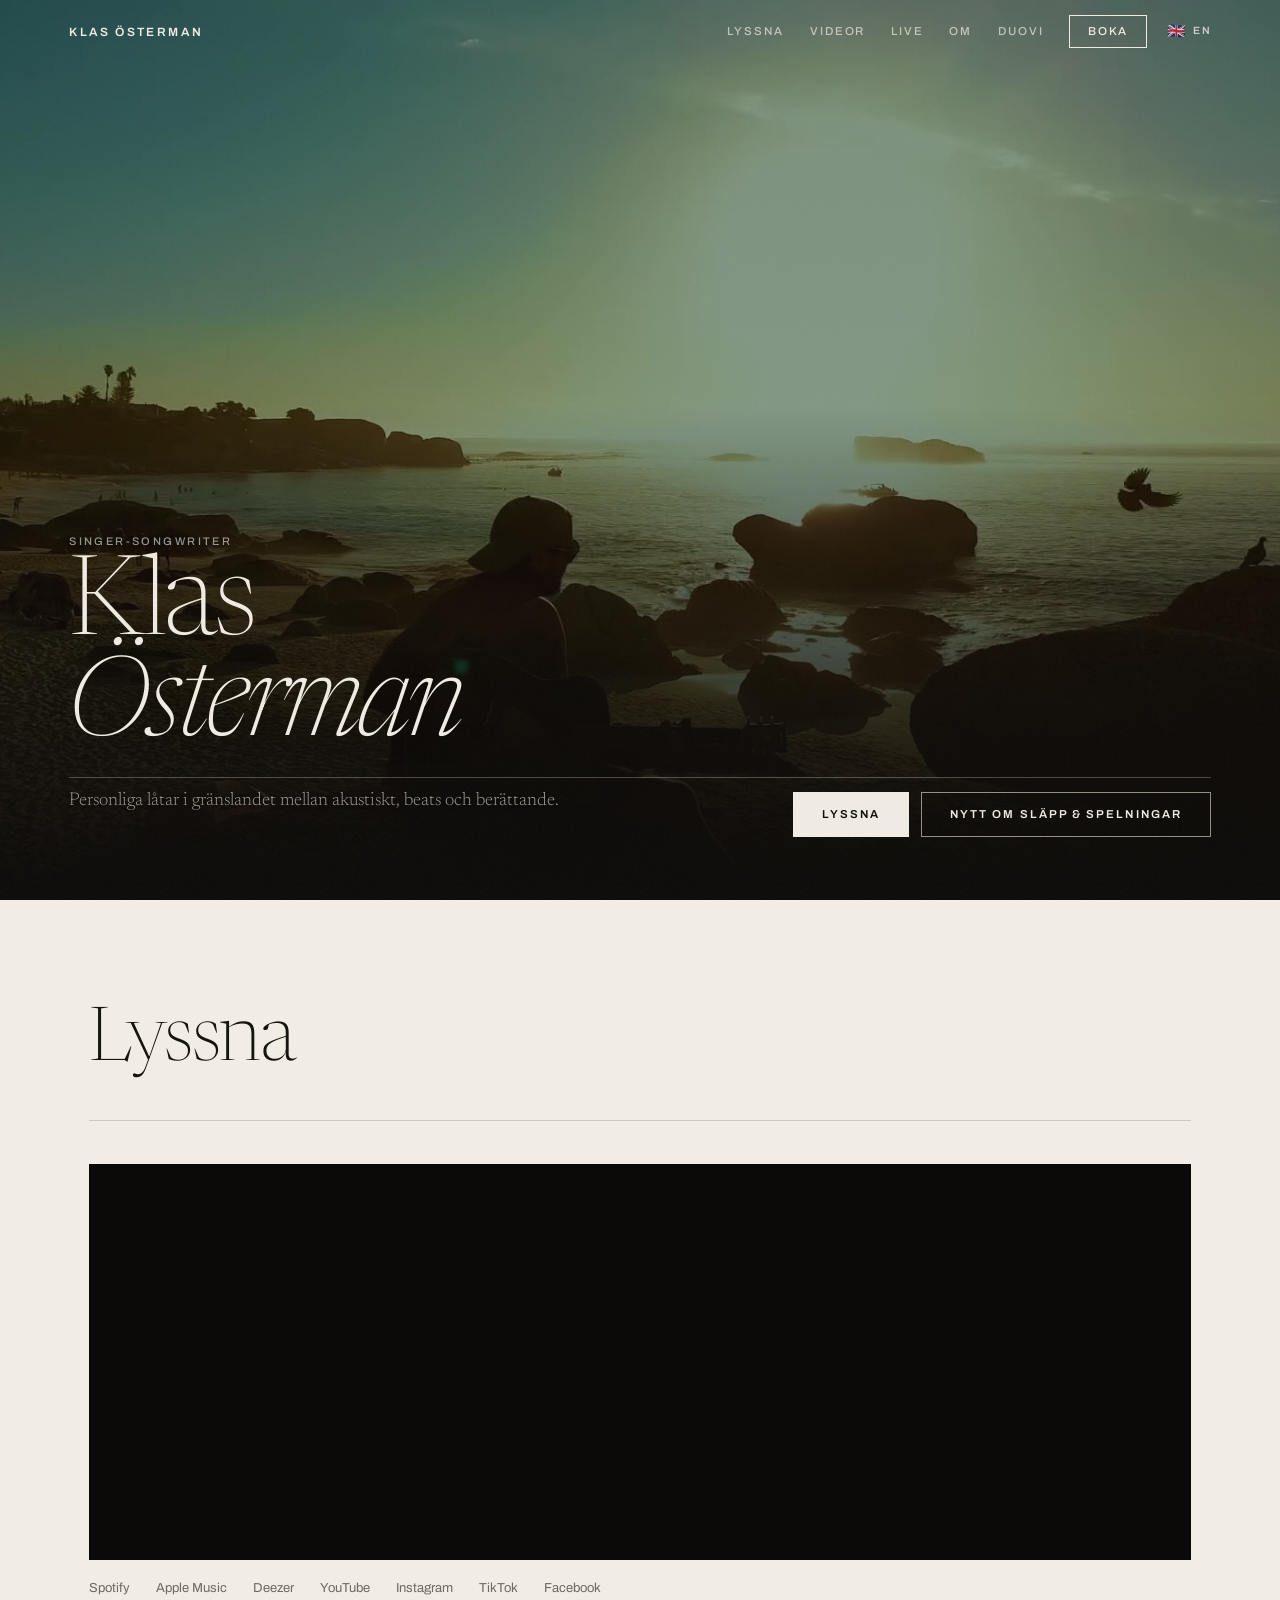
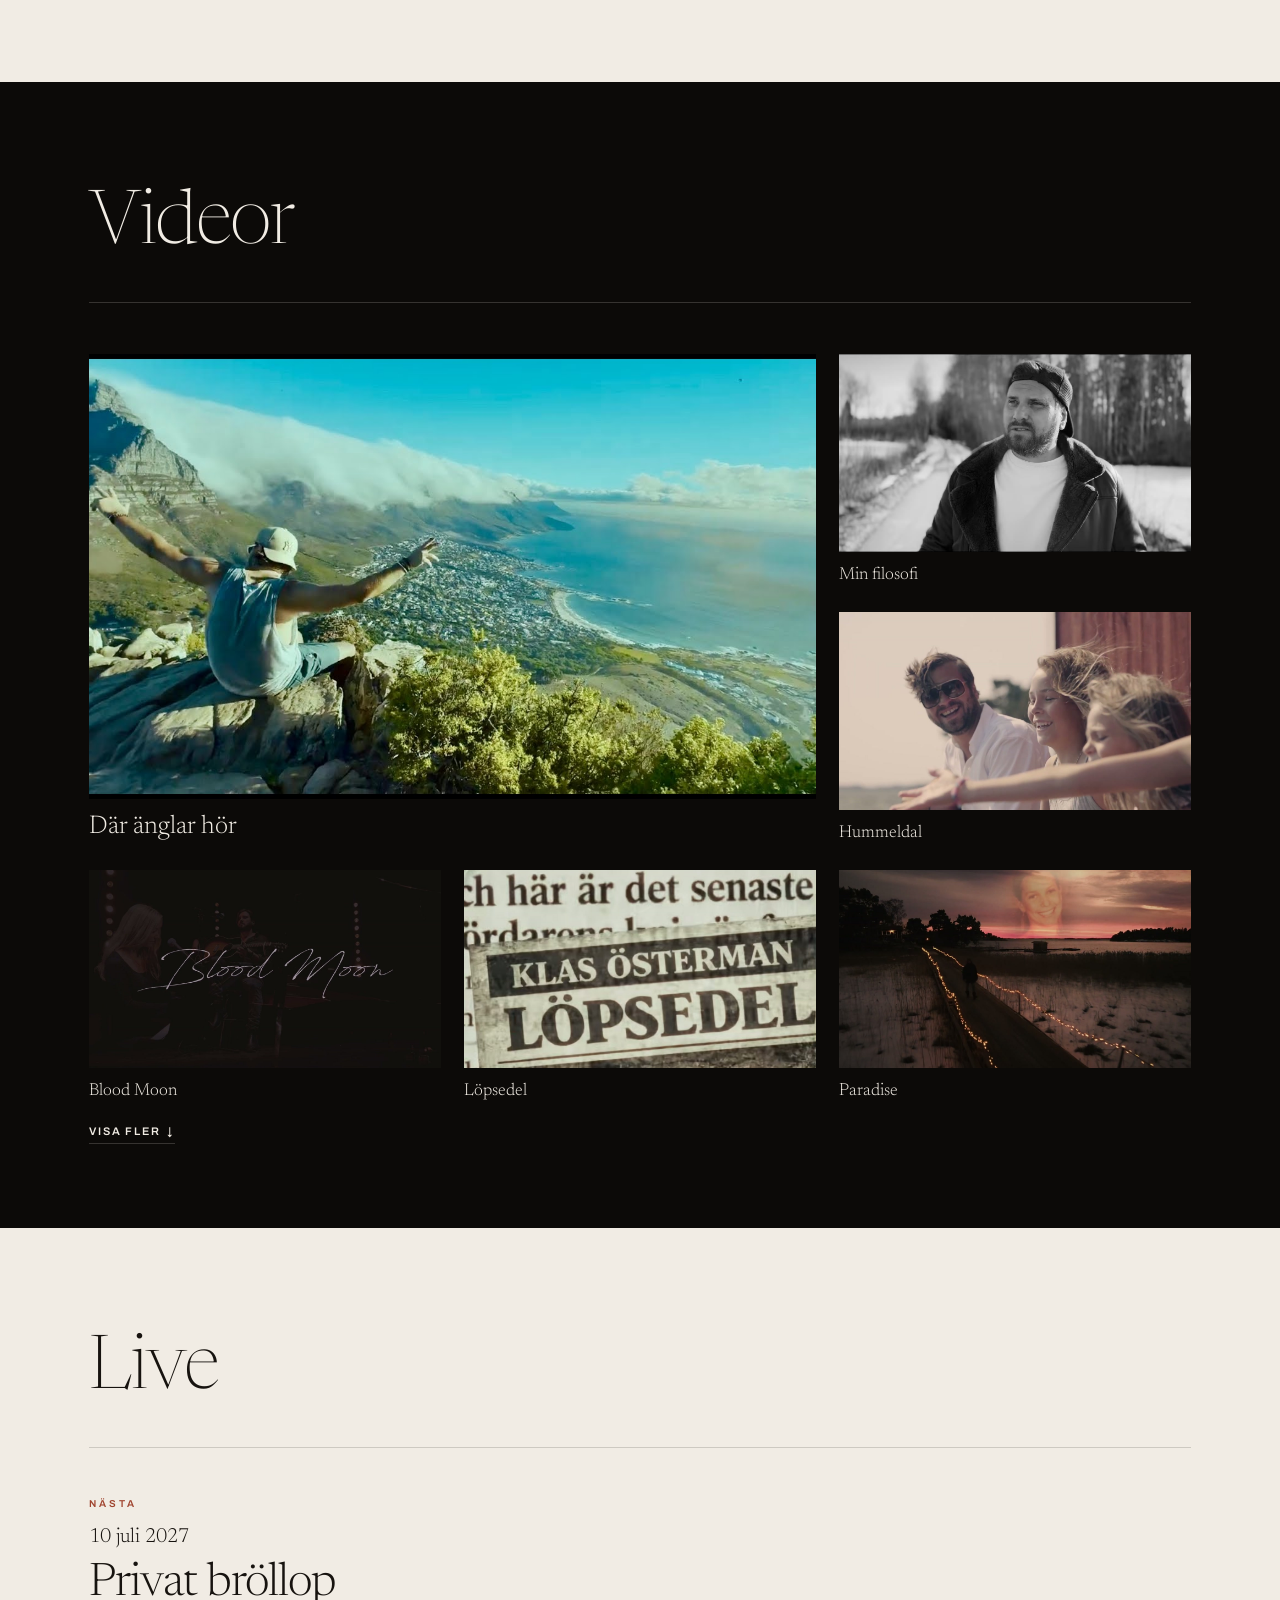
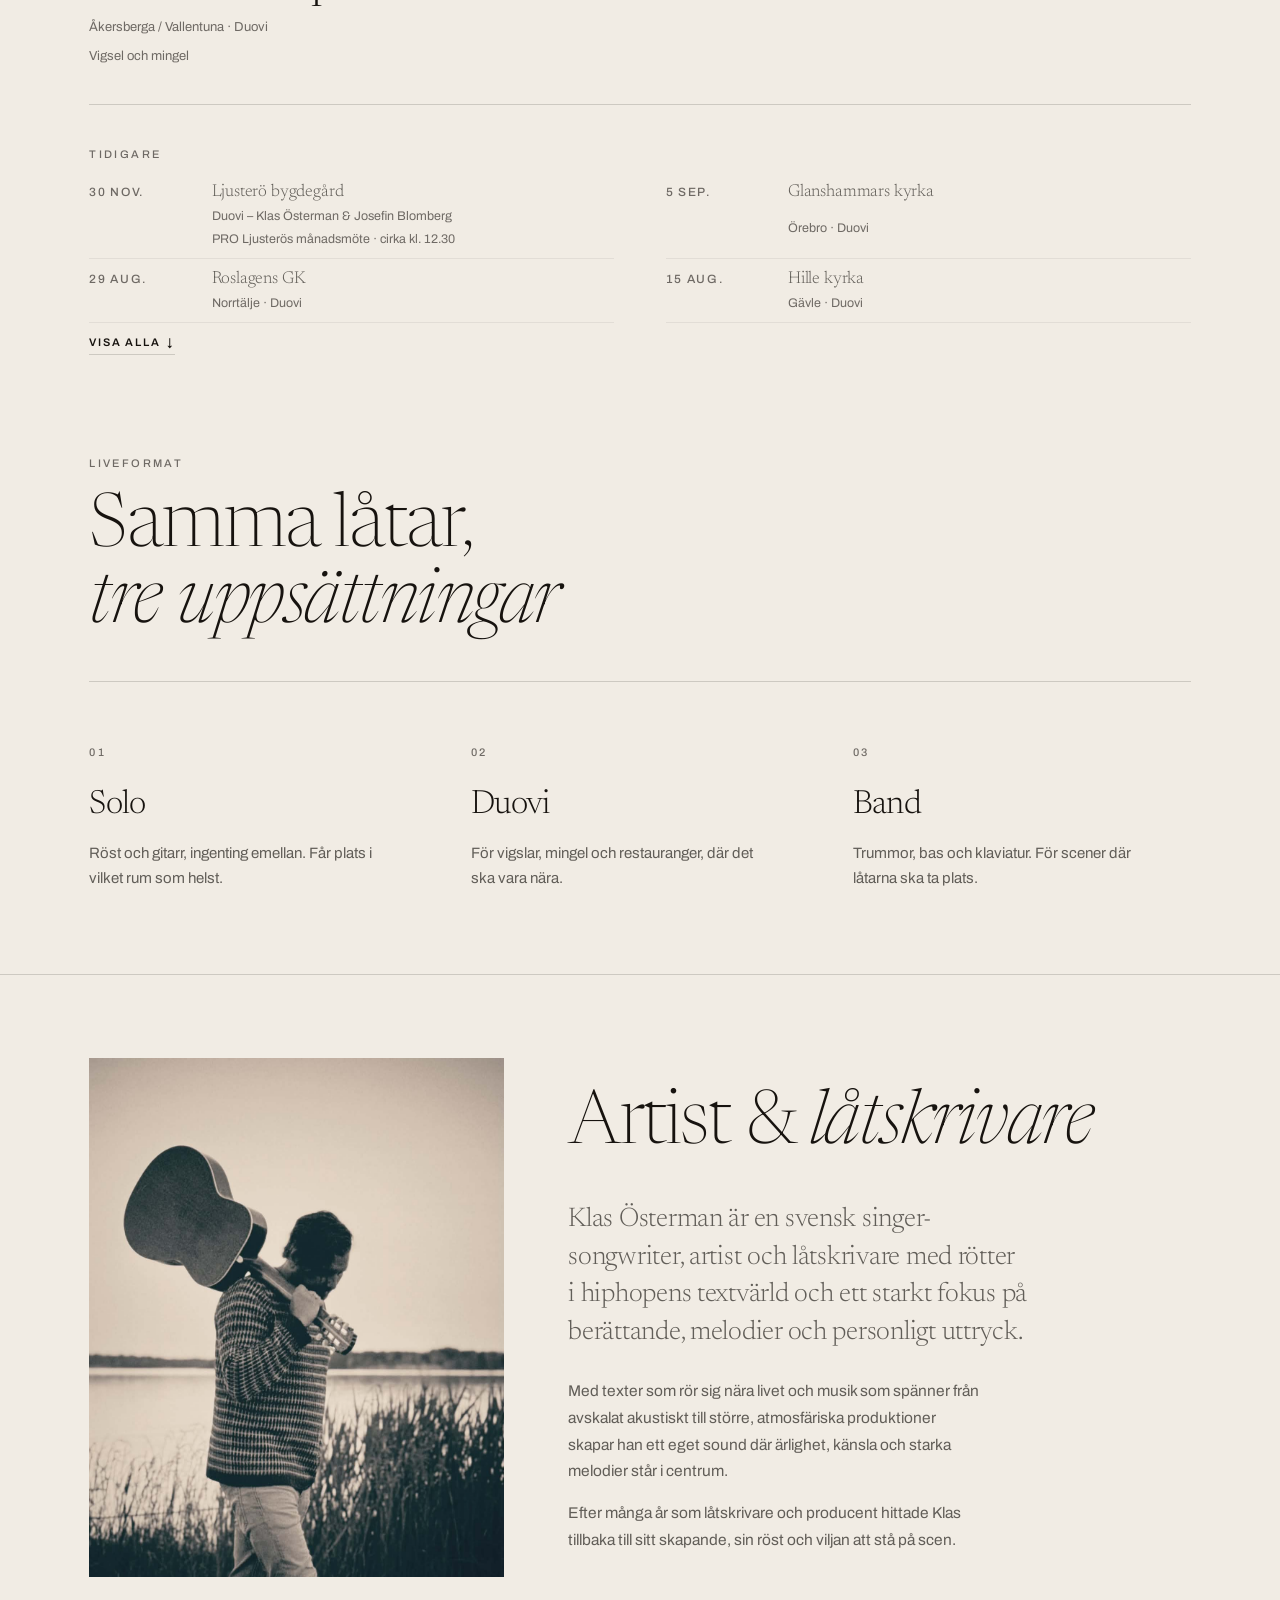
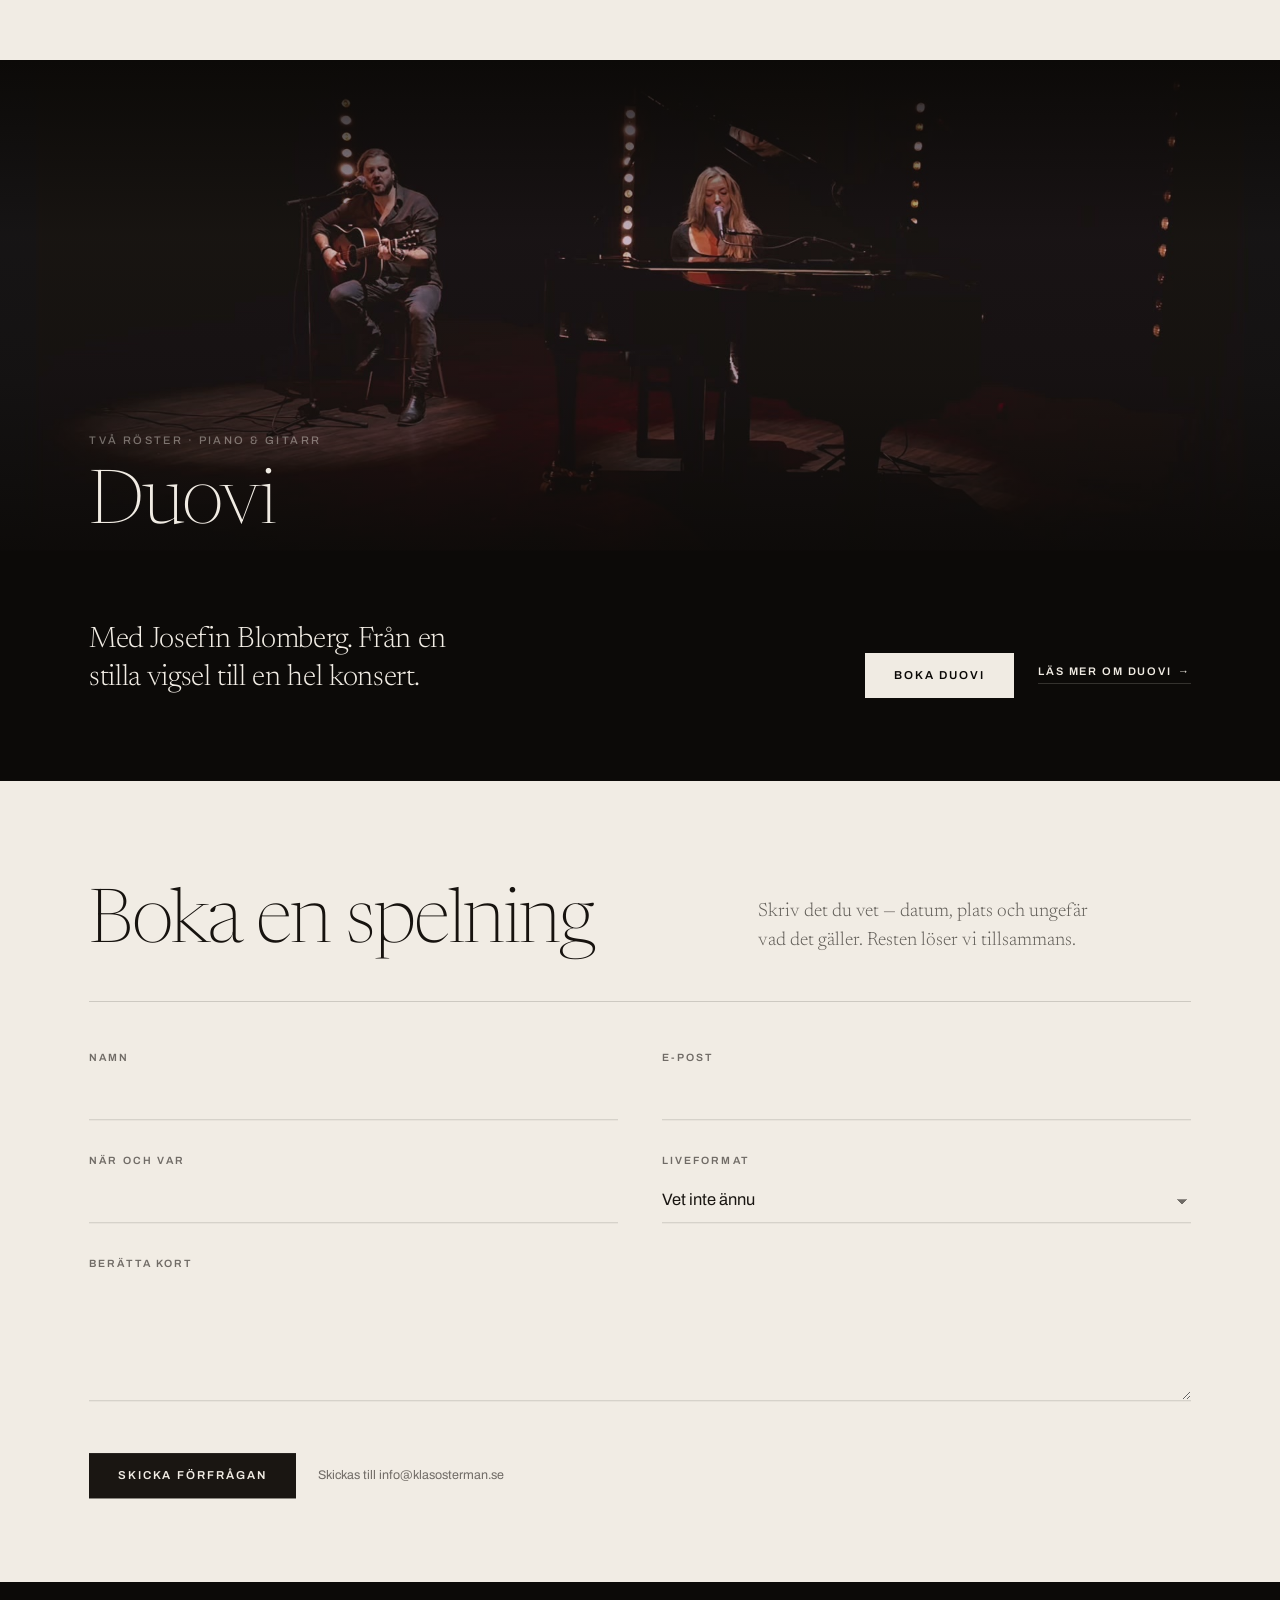
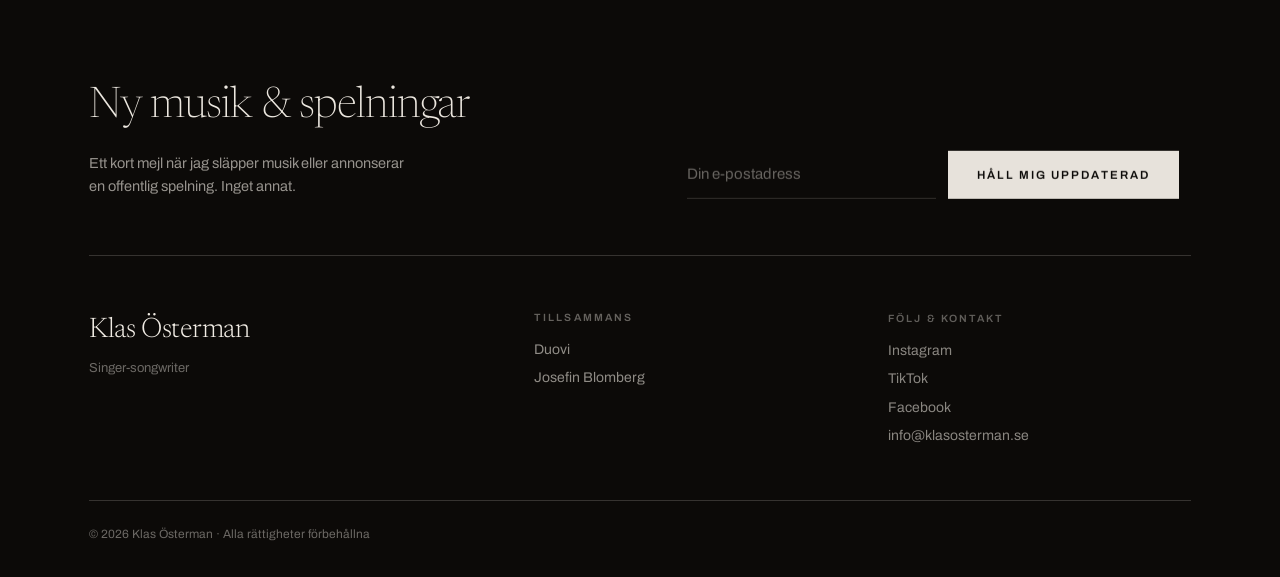
==== commit 6fea6d8f: "Serve crawlable K favicon for Google search" ====
--- a/index.html
+++ b/index.html
@@ -64,7 +64,7 @@
 <link rel="alternate" hreflang="sv" href="https://klasosterman.se/">
 <link rel="alternate" hreflang="en" href="https://klasosterman.se/en/">
 <link rel="alternate" hreflang="x-default" href="https://klasosterman.se/">
-<link rel="icon" href="data:image/svg+xml,%3Csvg xmlns='http://www.w3.org/2000/svg' viewBox='0 0 32 32'%3E%3Crect width='32' height='32' fill='%230e0b09'/%3E%3Ctext x='16' y='24' font-family='Georgia,serif' font-size='23' fill='%23efe7d9' text-anchor='middle'%3EK%3C/text%3E%3C/svg%3E">
+<link rel="icon" type="image/png" sizes="192x192" href="/favicon.png">
 <link rel="stylesheet" href="fonts/fonts.css">
 <link rel="stylesheet" href="fonts/fonts-b.css">
 <style>
